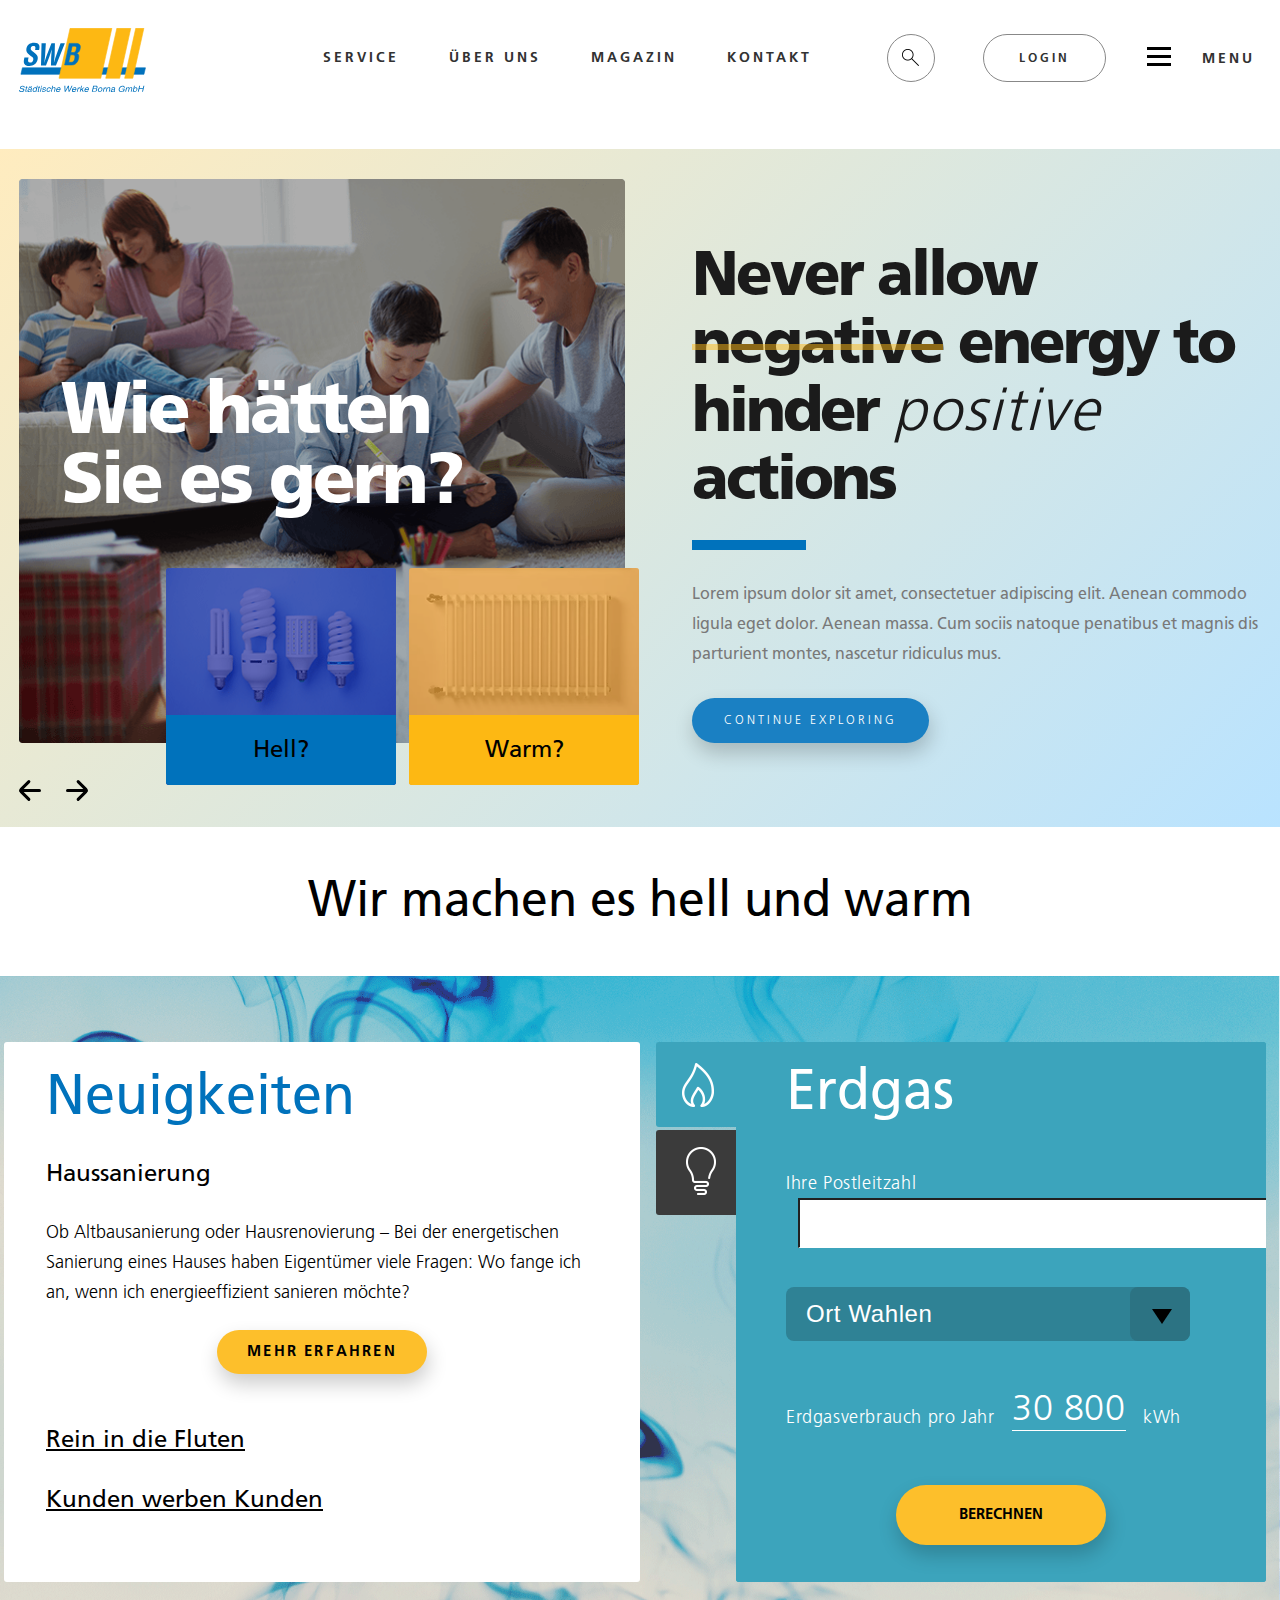
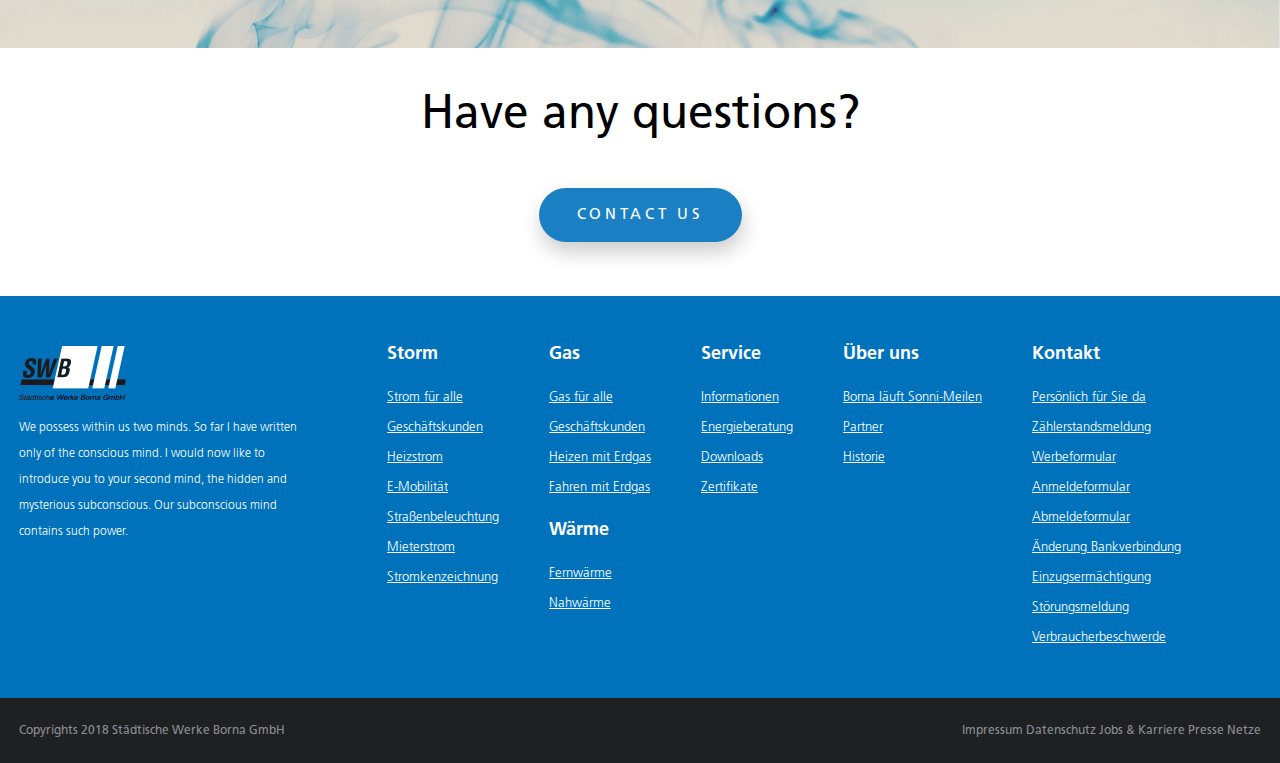
==== borna/index.html @ 39ab67e8 "2.2 - add project Borna." ====
<!doctype html>
<html lang="ru">
<head>
	<meta charset="UTF-8">
	<meta http-equiv="X-UA-Compatible" content="IE=edge">
	<meta name="viewport" content="width=device-width, initial-scale=1">
	<title>Borna main page</title>
	<link href="css/bootstrap-custom.min.css" rel="stylesheet" type="text/css">
	<link href="css/jquery.formstyler.css" rel="stylesheet">
	<link href="css/jquery.formstyler.theme.css" rel="stylesheet">
	<link href="css/main.min.css" rel="stylesheet" type="text/css">
	<link href="favicon.ico" rel="icon" type="image/x-icon">
	<script src="js/jquery-3.3.1.min.js" defer></script>
	<script src="js/jquery.formstyler.min.js" defer></script>
	<script src="js/common.min.js" defer></script>
	<!--[if lt IE 9]>
		<script src="https://oss.maxcdn.com/html5shiv/3.7.3/html5shiv.min.js"></script>
		<script src="https://oss.maxcdn.com/respond/1.4.2/respond.min.js"></script>
	<![endif]-->
</head>
<body>
	<div class="wrapper">
		<header class="header">
			<div class="inner-header container clearfix">
				<div class="row">
					<div class="col-xs-5 col-md-2">
						<a href="#" class="header__logo-link">
							<img src="svg/LogoSWB_FreeH.svg" alt="header-logo" class="header__logo">
						</a>
					</div>
					<ul class="header__pages-list col-xs-7 col-md-6">
						<li class="header__pages_item">Service</li>
						<li class="header__pages_item">Über&nbsp;uns</li>
						<li class="header__pages_item">Magazin</li>
						<li class="header__pages_item" id="contacts-btn">Kontakt</li>
					</ul>
					<div class="header__control col-xs-12 col-md-4">
						<button class="header__control-search"></button>
						<button class="header__control-login">Login</button>
						<button class="header__control-menu" id="mega-menu-btn">
							<div class="header__control-menu-bar">
								<div class="header__control-menu-dash"></div>
								<div class="header__control-menu-dash"></div>
								<div class="header__control-menu-dash"></div>
							</div>
							<span class="header__control-menu-title">Menu</span>
						</button>
					</div>
				</div>
				<div class="hidden-mega-blocks row">
					<div class="mega-menu__block mega-menu__block_hidden col-md-12" id="mega-menu-block">
						<p class="mega-menu__title">Menüpunkte</p>
						<div class="mega-menu__close-btn" id="mega-menu-btn-close">
							<div class="mega-menu__close-line"></div>
							<div class="mega-menu__close-line mega-menu__close-line_rev"></div>
						</div>
						<div class="row">
							<div class="mega-menu__sub-block mega-menu__sub-block_storm col-md-2 col-md-offset-1">
								<h4 class="mega-menu__sub-block-title">Storm</h4>
								<ul class="mega-menu__sub-block-list">
									<li class="mega-menu__sub-block-item"><a href="#" class="mega-menu__sub-block-link">Strom für alle</a></li>
									<li class="mega-menu__sub-block-item"><a href="#" class="mega-menu__sub-block-link">Geschäftskunden</a></li>
									<li class="mega-menu__sub-block-item"><a href="#" class="mega-menu__sub-block-link">Heizstrom</a></li>
									<li class="mega-menu__sub-block-item"><a href="#" class="mega-menu__sub-block-link">E-Mobilität</a></li>
									<li class="mega-menu__sub-block-item"><a href="#" class="mega-menu__sub-block-link">Straßenbeleuchtung</a></li>
									<li class="mega-menu__sub-block-item"><a href="#" class="mega-menu__sub-block-link">Mieterstrom</a></li>
									<li class="mega-menu__sub-block-item"><a href="#" class="mega-menu__sub-block-link">Stromkenzeichnung</a></li>
								</ul>
							</div>
							<div class="mega-menu__sub-block mega-menu__sub-block_gas col-md-2">
								<h4 class="mega-menu__sub-block-title">Gas</h4>
								<ul class="mega-menu__sub-block-list">
									<li class="mega-menu__sub-block-item"><a href="#" class="mega-menu__sub-block-link">Gas für alle</a></li>
									<li class="mega-menu__sub-block-item"><a href="#" class="mega-menu__sub-block-link">Geschäftskunden</a></li>
									<li class="mega-menu__sub-block-item"><a href="#" class="mega-menu__sub-block-link">Heizen mit Erdgas</a></li>
									<li class="mega-menu__sub-block-item"><a href="#" class="mega-menu__sub-block-link">Fahren mit Erdgas</a></li>
								</ul>
							</div>
							<div class="mega-menu__sub-block mega-menu__sub-block_warme col-md-2">
								<h4 class="mega-menu__sub-block-title">Wärme</h4>
								<ul class="mega-menu__sub-block-list">
									<li class="mega-menu__sub-block-item"><a href="#" class="mega-menu__sub-block-link">Fernwärme</a></li>
									<li class="mega-menu__sub-block-item"><a href="#" class="mega-menu__sub-block-link">Nahwärme</a></li>
								</ul>
							</div>
							<div class="mega-menu__sub-block mega-menu__sub-block_service-and-uber-uns col-md-2">
								<h4 class="mega-menu__sub-block-title">Service</h4>
								<ul class="mega-menu__sub-block-list">
									<li class="mega-menu__sub-block-item"><a href="#" class="mega-menu__sub-block-link">Informationen</a></li>
									<li class="mega-menu__sub-block-item"><a href="#" class="mega-menu__sub-block-link">Energieberatung</a></li>
									<li class="mega-menu__sub-block-item"><a href="#" class="mega-menu__sub-block-link">Downloads</a></li>
									<li class="mega-menu__sub-block-item"><a href="#" class="mega-menu__sub-block-link">Zertifikate</a></li>
								</ul>
								<h4 class="mega-menu__sub-block-title mega-menu__sub-block-title_uber-uns">Über uns</h4>
								<ul class="mega-menu__sub-block-list">
									<li class="mega-menu__sub-block-item"><a href="#" class="mega-menu__sub-block-link">Borna läuft Sonni-Meilen</a></li>
									<li class="mega-menu__sub-block-item"><a href="#" class="mega-menu__sub-block-link">Partner</a></li>
									<li class="mega-menu__sub-block-item"><a href="#" class="mega-menu__sub-block-link">Historie</a></li>
								</ul>
							</div>
							<div class="mega-menu__sub-block mega-menu__sub-block_kontakt col-md-2">
								<h4 class="mega-menu__sub-block-title">Kontakt</h4>
								<ul class="mega-menu__sub-block-list">
									<li class="mega-menu__sub-block-item"><a href="#" class="mega-menu__sub-block-link">Persönlich für Sie da</a></li>
									<li class="mega-menu__sub-block-item"><a href="#" class="mega-menu__sub-block-link">Zählerstandsmeldung</a></li>
									<li class="mega-menu__sub-block-item"><a href="#" class="mega-menu__sub-block-link">Werbeformular</a></li>
									<li class="mega-menu__sub-block-item"><a href="#" class="mega-menu__sub-block-link">Anmeldeformular</a></li>
									<li class="mega-menu__sub-block-item"><a href="#" class="mega-menu__sub-block-link">Abmeldeformular</a></li>
									<li class="mega-menu__sub-block-item"><a href="#" class="mega-menu__sub-block-link">Änderung Bankverbindung</a></li>
									<li class="mega-menu__sub-block-item"><a href="#" class="mega-menu__sub-block-link">Einzugsermächtigung</a></li>
									<li class="mega-menu__sub-block-item"><a href="#" class="mega-menu__sub-block-link">Störungsmeldung</a></li>
									<li class="mega-menu__sub-block-item"><a href="#" class="mega-menu__sub-block-link">Verbraucherbeschwerde</a></li>
								</ul>
							</div>
						</div>
						<div class="row">
							<div class="mega-menu__sub-block mega-menu__sub-block_magazin col-md-10 col-md-offset-1">
								<h4 class="mega-menu__sub-block-title mega-menu__sub-block-title_magazin">Magazin</h4>
								<div class="row">
									<div class="mega-menu__article col-md-6">
										<img src="img/mega-menu_magazin-1.png" alt="" class="mega-menu__article-img">
										<div class="mega-menu__article-title">Raum ist in der kleinsten Hütte</div>
										<div class="mega-menu__article-text">Haben Sie schon mal recherchiert, wie Sie aus Ihrem Wohnraum das meiste herausholen können?</div>
									</div>
									<div class="mega-menu__article col-md-6">
										<img src="img/mega-menu_magazin-2.png" alt="" class="mega-menu__article-img">
										<div class="mega-menu__article-title">Trotz Allergie richtig durchatmen</div>
										<div class="mega-menu__article-text">Erfahren Sie jetzt wie und genießen Sie Frühling und Sommer in vollen Zügen</div>
									</div>
								</div>
							</div>
						</div>
					</div>
					<div class="contacts__block contacts__block_hidden col-md-9 col-md-offset-2" id="contacts-block">
						<p class="contacts__title">Kontakt</p>
						<div class="contacts__close-btn" id="contacts-btn-close">
							<div class="contacts__close-line"></div>
							<div class="contacts__close-line contacts__close-line_rev"></div>
						</div>
						<div class="row clearfix">
							<div class="contacts__work-time col-md-4">
								<p class="contacts__work-time-title">Öffnungszeiten:</p>
								<ul class="contacts__work-time-list">
									<li class="contacts__work-time-item"><span class="contacts__bold">Mo.</span>13.00 — 15.00</li>
									<li class="contacts__work-time-item"><span class="contacts__bold">Di.</span>9.00 — 12.00 und 13.00 — 18.00</li>
									<li class="contacts__work-time-item"><span class="contacts__bold">Mi.</span>geschlossen</li>
									<li class="contacts__work-time-item"><span class="contacts__bold">Do.</span>9.00 — 12.00 und 13.00 — 17.00</li>
									<li class="contacts__work-time-item"><span class="contacts__bold">Fr.</span>9.00 — 12.00</li>
								</ul>
							</div>
							<div class="contacts__address col-md-4">
								<p class="contacts__address-title">Anschrift:</p>
								<p class="contacts__address-text">
									Städtische Werke Borna GmbH<br>
									Am Wilhelmschacht 20<br>
									04552 Borna Deutschland
								</p>
								<button class="contacts__address-btn">Anfahrt</button>
							</div>
							<div class="contacts__direct col-md-4">
								<div class="contacts__direct-title">Direktkontakt:</div>
								<ul class="contacts__direct-list">
									<li class="contacts__direct-item">Tel.: 03433 21 61</li>
									<li class="contacts__direct-item">oder 03433 / 21 60</li>
									<li class="contacts__direct-item">Fax: 03433 / 21 80 09</li>
								</ul>
								<p class="contacts__direct-email">
									<a href="http://www.stadtwerke-borna.de">www.stadtwerke-borna.de</a><br>
									<a href="mailto:post@stadtwerke-borna.de">post@stadtwerke-borna.de</a>
								</p>
							</div>
						</div>
						<div class="row">
							<div class="contacts__service col-md-4">
								<div class="contacts__service-title">Service</div>
								<div class="contacts__service-text">Sie haben Fragen zur Jahresabrechnung? Sie möchten Ihren Zählerstand gern online mitteilen? Verschaffen Sie sich einen Überblick.</div>
								<ul class="contacts__service-list">
									<li class="contacts__service-item"><a href="#">Zum Servicebereich</a></li>
									<li class="contacts__service-item"><a href="#">Umzug – leicht und entspannt</a></li>
									<li class="contacts__service-item"><a href="#">Rechnungserklärung</a></li>
									<li class="contacts__service-item"><a href="#">Informationen zum SelfService</a></li>
									<li class="contacts__service-item"><a href="#">WhatsApp-Kontakt</a></li>
								</ul>
							</div>
							<div class="contacts__registration col-md-4">
								<div class="contacts__registration-title">Anmeldung in Borna</div>
								<div class="contacts__registration-text">Sie ziehen nach Borna oder innerhalb des Stadtgebietes um? Wir versorgen Sie gerne mit Strom, Erdgas, Wärme und Trinkwasser.</div>
								<button class="contacts__registration-btn">Jetzt anmelden</button>
							</div>
						</div>
					</div>
				</div>
			</div>
		</header>
		<div class="main">
			<section class="slider-and-about clearfix">
				<div class="container">
					<!-- Блок называется "slider", т.к. add-block не пропускает элементы с "banner" -->
					<div class="row">
						<div class="slider col-md-6">
							<div class="slider__box">
								<img src="img/slider/slider-img-1.png" alt="slider-img" class="slider__img">
								<h3 class="slider__title">Wie hätten<br>Sie es gern?</h3>
							</div>
							<button class="slider__prev">
								<div class="slider__prev-dash slider__prev-dash_up"></div>
								<div class="slider__prev-dash"></div>
								<div class="slider__prev-dash slider__prev-dash_down"></div>
							</button>
							<button class="slider__next">
								<div class="slider__next-dash slider__next-dash_up"></div>
								<div class="slider__next-dash"></div>
								<div class="slider__next-dash slider__next-dash_down"></div>
							</button>
							<div class="slider__bottom-elem slider__bottom-elem_hell">
								<div class="slider__bottom-elem-box slider__bottom-elem-box_hell">
									<img src="img/slider/slider-hell.png" alt="hell?" class="slider__bottom-elem-img">
								</div>
								<div class="slider__bottom-elem-titlt slider__bottom-elem-titlt_hell">Hell?</div>
							</div>
							<div class="slider__bottom-elem slider__bottom-elem_warm">
								<div class="slider__bottom-elem-box slider__bottom-elem-box_warm">
									<img src="img/slider/slider-warm.png" alt="warm?" class="slider__bottom-elem-img">
								</div>
								<div class="slider__bottom-elem-titlt slider__bottom-elem-titlt_warm">Warm?</div>
							</div>
						</div>
						<div class="about col-md-6">
							<h3 class="about__title">Never allow <span class="about__text-through">negative</span> energy to hinder <span class="about__text-italic">positive</span> actions</h3>
							<div class="about__delimiter"></div>
							<p class="about__text">Lorem ipsum dolor sit amet, consectetuer adipiscing elit. Aenean commodo ligula eget dolor. Aenean massa. Cum sociis natoque penatibus et magnis dis parturient montes, nascetur ridiculus mus.</p>
							<button class="about__read-more">Continue Exploring</button>
						</div>
					</div>
				</div>
			</section>
			<section class="slogan">
				<div class="container">
					<h3 class="slogan__text">Wir machen es hell und warm</h3>
				</div>
			</section>
			<section class="news-and-offer clearfix">
				<div class="container">
					<div class="row">
						<div class="news col-lg-6">
							<div class="news__block-name">Neuigkeiten</div>
							<div class="news__title news__title_open">Haussanierung</div>
							<div class="news__article-preview news__article-preview_visible">
								<div class="news__text">Ob Altbausanierung oder Hausrenovierung – Bei der energetischen Sanierung eines Hauses haben Eigentümer viele Fragen: Wo fange ich an, wenn ich energieeffizient sanieren möchte?</div>
								<button class="news__read-more">mehr erfahren</button>
							</div>
							<div class="news__title">Rein in die Fluten</div>
							<div class="news__article-preview">
								<div class="news__text">Delectus non maiores numquam veritatis optio nesciunt, velit ullam, consequatur vitae sit molestias, recusandae sequi nisi minima ex dolore autem qui laudantium aliquid?</div>
								<button class="news__read-more">mehr erfahren</button>
							</div>
							<div class="news__title">Kunden werben Kunden</div>
							<div class="news__article-preview">
								<div class="news__text">Lorem ipsum dolor sit amet, consectetur adipisicing elit. Deleniti, qui, eius. Aperiam dolorum, voluptatibus quam laborum iste quibusdam quae omnis dolor dicta laboriosam repudiandae error! Impedit ab atque quaerat, voluptatibus.</div>
								<button class="news__read-more">mehr erfahren</button>
							</div>
						</div>
						<div class="offer col-md-12 col-lg-6">
							<div class="row">
								<div class="offer__tabs hidden-xs hidden-sm hidden-md col-md-2">
									<div class="offer__tab offer__tab_erdgas offer__tab_open" data-tab="0">Erdgas</div>
									<!-- <div class="offer__tab offer__tab_warme" data-tab="1">Wärme</div> -->
									<div class="offer__tab offer__tab_strom" data-tab="2">Strom</div>
								</div>
								<div class="offer__tabs hidden-lg col-xs-12">
									<div class="offer__tab offer__tab_small offer__tab_erdgas offer__tab_open" data-tab="0"></div>
									<!-- <div class="offer__tab offer__tab_small offer__tab_warme" data-tab="1"></div> -->
									<div class="offer__tab offer__tab_small offer__tab_strom" data-tab="2"></div>
								</div>
								<div class="offer__cards-box col-xs-12 col-lg-10">
									<div class="offer__card offer__card_erdgas">
										<h4 class="offer__card-name">Erdgas</h4>
										<p class="offer__card-post-index">
											Ihre Postleitzahl
											<input name="post-index" id="post-index" class="offer__card-post-index-volume">
											<!-- <ul class="offer__card-post-index-tip">
												<li>06407 Bernburg</li>
												<li>06408 Bernburg</li>
												<li>06409 Bernburg</li>
												<li>06410 Bernburg</li>
											</ul> -->
										</p>
										<select name="choose-place" id="choose-place" placeholder="Ort Wahlen" class="offer__card-place">
											<option value="1" selected>Ort Wahlen</option>
											<option value="2">2</option>
											<option value="3">3</option>
										</select>
										<p class="offer__spend-per-year">Erdgasverbrauch pro Jahr
											<span class="offer__spend-per-year-volume">30 800</span>
											kWh
										</p>
										<button class="offer__card-calc">Berechnen</button>
									</div>
									<div class="offer__card offer__card_warme offer__card_hidden">
										<!-- reserve sheet -->
									</div>
									<div class="offer__card offer__card_strom offer__card_hidden">
										aaaa
									</div>
									<div class="offer__card-base-sheet">
										<!-- base sheet -->
									</div>
								</div>
							</div>
						</div>
					</div>
				</div>
			</section>
			<section class="contact-us">
				<div class="container">
					<h3 class="contact-us__title">Have any questions?</h3>
					<button class="contact-us__btn">Contact Us</button>
				</div>
			</section>
		</div>
	</div>
	<footer class="footer">
		<div class="inner-footer container clearfix">
			<div class="row">
				<div class="col-xs-offset-1 col-xs-10 col-md-offset-0 col-md-3">
					<a href="#" class="footer__logo-link">
						<img src="svg/LogoSWB_footer.svg" alt="footer-logo" class="footer__logo">
					</a>
					<p class="footer__afterword">We possess within us two minds. So far I have written only of the conscious mind. I would now like to introduce you to your second mind, the hidden and mysterious subconscious. Our subconscious mind contains such power.</p>
				</div>
				<div class="col-md-9">
					<div class="footer__block footer__block_storm">
						<h4 class="footer__block-title">Storm</h4>
						<ul class="footer__block-list">
							<li class="footer__block-item"><a href="#" class="footer__block-link">Strom für alle</a></li>
							<li class="footer__block-item"><a href="#" class="footer__block-link">Geschäftskunden</a></li>
							<li class="footer__block-item"><a href="#" class="footer__block-link">Heizstrom</a></li>
							<li class="footer__block-item"><a href="#" class="footer__block-link">E-Mobilität</a></li>
							<li class="footer__block-item"><a href="#" class="footer__block-link">Straßenbeleuchtung</a></li>
							<li class="footer__block-item"><a href="#" class="footer__block-link">Mieterstrom</a></li>
							<li class="footer__block-item"><a href="#" class="footer__block-link">Stromkenzeichnung</a></li>
						</ul>
					</div>
					<div class="footer__block footer__block_gas-and-warme">
						<h4 class="footer__block-title">Gas</h4>
						<ul class="footer__block-list">
							<li class="footer__block-item"><a href="#" class="footer__block-link">Gas für alle</a></li>
							<li class="footer__block-item"><a href="#" class="footer__block-link">Geschäftskunden</a></li>
							<li class="footer__block-item"><a href="#" class="footer__block-link">Heizen mit Erdgas</a></li>
							<li class="footer__block-item"><a href="#" class="footer__block-link">Fahren mit Erdgas</a></li>
						</ul>
						<h4 class="footer__block-title">Wärme</h4>
						<ul class="footer__block-list">
							<li class="footer__block-item"><a href="#" class="footer__block-link">Fernwärme</a></li>
							<li class="footer__block-item"><a href="#" class="footer__block-link">Nahwärme</a></li>
						</ul>
					</div>
					<div class="footer__block footer__block_service">
						<h4 class="footer__block-title">Service</h4>
						<ul class="footer__block-list">
							<li class="footer__block-item"><a href="#" class="footer__block-link">Informationen</a></li>
							<li class="footer__block-item"><a href="#" class="footer__block-link">Energieberatung</a></li>
							<li class="footer__block-item"><a href="#" class="footer__block-link">Downloads</a></li>
							<li class="footer__block-item"><a href="#" class="footer__block-link">Zertifikate</a></li>
						</ul>
					</div>
					<div class="compose-wrapper">
						<div class="footer__block footer__block_uber-uns">
							<h4 class="footer__block-title">Über uns</h4>
							<ul class="footer__block-list">
								<li class="footer__block-item"><a href="#" class="footer__block-link">Borna läuft Sonni-Meilen</a></li>
								<li class="footer__block-item"><a href="#" class="footer__block-link">Partner</a></li>
								<li class="footer__block-item"><a href="#" class="footer__block-link">Historie</a></li>
							</ul>
						</div>
						<div class="footer__block footer__block_kontakt">
							<h4 class="footer__block-title">Kontakt</h4>
							<ul class="footer__block-list">
								<li class="footer__block-item"><a href="#" class="footer__block-link">Persönlich für Sie da</a></li>
								<li class="footer__block-item"><a href="#" class="footer__block-link">Zählerstandsmeldung</a></li>
								<li class="footer__block-item"><a href="#" class="footer__block-link">Werbeformular</a></li>
								<li class="footer__block-item"><a href="#" class="footer__block-link">Anmeldeformular</a></li>
								<li class="footer__block-item"><a href="#" class="footer__block-link">Abmeldeformular</a></li>
								<li class="footer__block-item"><a href="#" class="footer__block-link">Änderung Bankverbindung</a></li>
								<li class="footer__block-item"><a href="#" class="footer__block-link">Einzugsermächtigung</a></li>
								<li class="footer__block-item"><a href="#" class="footer__block-link">Störungsmeldung</a></li>
								<li class="footer__block-item"><a href="#" class="footer__block-link">Verbraucherbeschwerde</a></li>
							</ul>
						</div>
					</div>
				</div>
			</div>
		</div>
	</footer>
	<footer class="footer-copyright">
		<div class="inner__footer-copyright container clearfix">
			<p class="footer-copyright__date">Copyrights 2018 Städtische Werke Borna GmbH</p>
			<p class="footer-copyright__name">Impressum Datenschutz Jobs &amp; Karriere Presse Netze</p>
		</div>
	</footer>
</body>
</html>
---- borna/css/main.min.css ----
@font-face{font-family:Frutiger;src:url(../fonts/FrutigerCE-Black.eot.eot);src:url(../fonts/FrutigerCE-Black.eot?#iefix) format("embedded-opentype"),url(../fonts/FrutigerCE-Black.woff) format("woff"),url(../fonts/FrutigerCE-Black.ttf) format("truetype");font-style:normal;font-weight:900}@font-face{font-family:Frutiger;src:url(../fonts/FrutigerCE-Bold.eot);src:url(../fonts/FrutigerCE-Bold.eot?#iefix) format("embedded-opentype"),url(../fonts/FrutigerCE-Bold.woff) format("woff"),url(../fonts/FrutigerCE-Bold.ttf) format("truetype");font-style:normal;font-weight:700}@font-face{font-family:Frutiger;src:url(../fonts/FrutigerCE-Roman.eot);src:url(../fonts/FrutigerCE-Roman.eot?#iefix) format("embedded-opentype"),url(../fonts/FrutigerCE-Roman.woff) format("woff"),url(../fonts/FrutigerCE-Roman.ttf) format("truetype");font-style:normal;font-weight:400}@font-face{font-family:Frutiger;src:url(../fonts/FrutigerCE-Light.eot);src:url(../fonts/FrutigerCE-Light.eot?#iefix) format("embedded-opentype"),url(../fonts/FrutigerCE-Light.woff) format("woff"),url(../fonts/FrutigerCE-Light.ttf) format("truetype");font-style:normal;font-weight:200}a,abbr,acronym,address,applet,article,aside,audio,b,big,blockquote,body,canvas,caption,center,cite,code,dd,del,details,dfn,div,dl,dt,em,embed,fieldset,figcaption,figure,footer,form,h1,h2,h3,h4,h5,h6,header,hgroup,html,i,iframe,img,ins,kbd,label,legend,li,mark,menu,nav,object,ol,output,p,pre,q,ruby,s,samp,section,small,span,strike,strong,sub,summary,sup,table,tbody,td,tfoot,th,thead,time,tr,tt,u,ul,var,video{margin:0;padding:0;border:0;box-sizing:border-box;font-size:100%;vertical-align:baseline}article,aside,details,figcaption,figure,footer,header,hgroup,menu,nav,section{display:block}a{text-decoration:none;color:inherit}button{outline:none;border:none;font-family:inherit}section{overflow:hidden}ol,ul{list-style:none}blockquote,q{quotes:none}blockquote:after,blockquote:before,q:after,q:before{content:"";content:none}table{border-collapse:collapse;border-spacing:0}html{background-color:#ffd;font:400 18px/1.45 Frutiger,sans-serif}button:active{-webkit-transform:scale(.98);transform:scale(.98)}::-moz-selection{color:#a54;background:#ffd}::selection{color:#a54;background:#ffd}.wrapper{min-height:calc(100vh - 467px)}.clearfix:after{content:"";display:table;clear:both}.compose-wrapper{display:inline-block;font-size:0}.header{background-color:#fff;padding:24px 0}.inner-header{margin:0 auto;font-size:2.3334rem;text-align:center}.header__logo{width:127px;height:64px;display:block;margin:0 auto 20px}.header__pages-list{font-size:0}.header__pages_item{padding:0;color:#323232;font-family:Frutiger;font-size:.7778rem;font-weight:700;line-height:30px;text-transform:uppercase;letter-spacing:3px;cursor:pointer;text-align:center;display:block;border-bottom:1px solid #7c7c7c}#contacts-btn{border-bottom:none}.header__control{font-size:0;line-height:60px;font-family:Frutiger;margin-top:10px}.header__control-login,.header__control-menu,.header__control-search{display:inline-block;line-height:48px;vertical-align:top;cursor:pointer}.header__control-search{float:left;width:48px;height:48px;border:1px solid #888;border-radius:24px;background-color:#fff;background-image:url(../svg/search-ico.svg);background-repeat:no-repeat;background-position:14px 14px}.header__control-login{padding:0 35px;border:1px solid #888;border-radius:24px;font-size:.6667rem}.header__control-login,.header__control-menu{height:48px;background-color:#fff;color:#323232;font-weight:700;text-transform:uppercase;letter-spacing:3px}.header__control-menu{float:right;font-size:.7778rem;line-height:48px}.header__control-menu-bar{display:inline-block;vertical-align:middle;margin-right:24px}.header__control-menu-dash{width:24px;height:3px;background-color:#000;margin-bottom:5px}.header__control-menu-title{display:none}.hidden-mega-blocks{position:relative}.contacts__block,.mega-menu__block{padding:40px 36px;text-align:left;position:absolute;background-color:#fff;border:1px solid #d9d9d9;box-shadow:1.6px 9.9px 20px rgba(0,0,0,.2);top:200px;z-index:2;opacity:1;transition:.25s ease-out;max-width:100%}.contacts__block{top:132px}.contacts__block:before,.mega-menu__block:before{content:"";display:block;width:20px;height:20px;position:absolute;background-color:#fff;border:1px solid #d9d9d9;border-bottom:none;border-right:none;-webkit-transform:rotate(45deg);transform:rotate(45deg);top:-11px;left:68%;z-index:1}.contacts__block_hidden,.mega-menu__block_hidden{opacity:0;visibility:hidden}.mega-menu__block:before{left:79%}.contacts__title,.mega-menu__title{color:#000;font-size:1.7778rem;line-height:30px;display:inline-block;vertical-align:top;margin-top:4px}.mega-menu__title{margin:4px 0 0 -20px}.contacts__close-btn,.mega-menu__close-btn{float:right;margin-right:7px;width:50px;height:50px;cursor:pointer}.contacts__close-line,.mega-menu__close-line{background-color:#000;height:1px;-webkit-transform:rotate(45deg);transform:rotate(45deg);position:relative;top:18px}.contacts__close-line_rev,.mega-menu__close-line_rev{-webkit-transform:rotate(-45deg);transform:rotate(-45deg)}.mega-menu__sub-block-title{margin-left:-20px;color:#000;font-weight:400;line-height:30px;font-size:1.3334rem;position:relative}.mega-menu__sub-block-title_uber-uns{margin-top:38px}.mega-menu__sub-block-title:after{content:"";display:block;width:18px;height:40px;background-image:url(../img/icons/mega-menu_marker.png);background-repeat:no-repeat;position:absolute;top:35px;left:-5px}.mega-menu__sub-block-title_magazin:after{display:none}.mega-menu__sub-block-list{margin-top:14px}.mega-menu__sub-block-item{color:#0072bc;font-size:.8334rem;font-weight:200;line-height:27px;text-decoration:underline}.mega-menu__article-img{margin:18px 10px 0 -26px;float:left}.mega-menu__article-title{margin:44px 0 0 20px;font-weight:400;line-height:30px;text-decoration:underline;color:#000;font-size:1.1112rem}.mega-menu__article-text{color:#000;font-size:.8889rem;font-weight:400;line-height:22px;margin-top:10px}.contacts__address-title,.contacts__direct-title,.contacts__registration-title,.contacts__service-title,.contacts__work-time-title{color:#000;line-height:30px;font-size:1.3334rem;padding:18px 0 18px 72px;background-position:3px 14px;background-repeat:no-repeat}.contacts__registration-title,.contacts__service-title{margin-top:28px;position:relative}.contacts__registration-title:before,.contacts__service-title:before{content:"";display:block;position:absolute;top:25px;left:-5px;width:65px;height:65px}.contacts__service-title:before{background-image:url(../img/icons/contacts_service.png)}.contacts__registration-title:before{background-image:url(../img/icons/contacts_reg.png)}.contacts__work-time-title{background-image:url(../svg/contacts_work-time.svg)}.contacts__address-title{background-image:url(../svg/contacts_address.svg);background-position:3px 6px}.contacts__direct-title{background-image:url(../svg/contacts_direct.svg);background-position:3px 8px}.contacts__address-text,.contacts__direct-email,.contacts__direct-list,.contacts__registration-text,.contacts__service-list,.contacts__service-text,.contacts__work-time-list{color:#7b7b7b;font-size:.7778rem;font-weight:200;line-height:24px;margin-left:74px}.contacts__work-time-list{margin-left:104px;line-height:30px;position:relative}.contacts__bold{font-weight:700;color:#000;font-size:.8889rem;position:absolute;left:-30px}.contacts__address-btn,.contacts__registration-btn{width:128px;height:51px;background-color:#1a80c3;border-radius:26px;box-shadow:1.6px 9.9px 20px rgba(0,0,0,.2);color:#fff;font-size:.6667rem;letter-spacing:3px;text-transform:uppercase;margin:20px auto 0;display:block}.contacts__registration-btn{width:185px;margin:20px 0 0 69px}.contacts__direct-email,.contacts__service-list{margin-top:18px;text-decoration:underline;color:#0072bc}.contacts__registration-text,.contacts__service-text{line-height:18px}.slider-and-about{background:#ffecbf;background:linear-gradient(135deg,#ffecbf,#b9e3ff 100%,#f5ebc8 0,#b9e4ff 0);filter:progid:DXImageTransform.Microsoft.gradient(startColorstr="#ffecbf",endColorstr="#b9e4ff",GradientType=1);padding-top:30px}.slider{position:relative;font-family:Frutiger}.slider__box{border-radius:3px;overflow:hidden;font-size:0}.slider__img{width:100%}.slider__title{position:absolute;top:30.5%;left:9%;color:#fff;font-size:2.3334rem;font-weight:900;letter-spacing:-3px;line-height:42px}.slider__next,.slider__prev{background-color:transparent;font-size:24px;margin:32px 0 20px;padding:0;width:32px;height:32px;cursor:pointer}.slider__prev{text-align:left}.slider__prev:active{-webkit-transform:scale(.95);transform:scale(.95)}.slider__next-dash,.slider__prev-dash{width:22px;height:3px;background-color:#000;border-radius:4px}.slider__next-dash_up,.slider__prev-dash_up{-webkit-transform:rotate(-45deg);transform:rotate(-45deg);width:14px;position:relative;top:-2px;left:-1px}.slider__next-dash_down,.slider__prev-dash_down{-webkit-transform:rotate(45deg);transform:rotate(45deg);width:14px;position:relative;top:2px;left:-1px}.slider__next{text-align:right;-webkit-transform:rotateY(180deg);transform:rotateY(180deg)}.slider__next:active{-webkit-transform:rotateY(180deg) scale(.95);transform:rotateY(180deg) scale(.95)}.slider__bottom-elem{display:none;height:217px;width:230px;border-radius:3px;font-size:0;margin-right:13px;position:absolute;top:60%;left:25.5%;overflow:hidden;cursor:pointer;background-color:#09149a}.slider__bottom-elem_warm{left:63.7%;background-color:#f3980f}.slider__bottom-elem-box{height:147px;overflow:hidden}.slider__bottom-elem-img{display:block;width:100%;opacity:.4;transition:.4s ease-out}.slider__bottom-elem-img:hover{-webkit-transform:scale(1.1);transform:scale(1.1);opacity:1}.slider__bottom-elem-titlt{color:#000;font-size:1.3334rem;height:70px;line-height:70px;text-align:center}.slider__bottom-elem-titlt_hell{background-color:#0072bc}.slider__bottom-elem-titlt_warm{background-color:#fdb813}.about{font-family:Frutiger}.about__title{color:#1b1b1b;font-size:2rem;line-height:36px;font-weight:900;letter-spacing:-3px}.about__text-through{text-decoration:line-through;-webkit-text-decoration-color:rgba(253,184,19,.5);text-decoration-color:rgba(253,184,19,.5)}.about__text-italic{font-style:italic;font-weight:200;letter-spacing:2px}.about__delimiter{margin-top:25px;width:114px;height:10px;background-color:#0072bc}.about__text{margin-top:30px;line-height:30px;font-size:.8889rem;color:#797979}.about__read-more{display:block;margin:28px auto;padding:17px 32px;font-size:.6667rem;font-weight:200;text-transform:uppercase;letter-spacing:3px;color:#fff;background-color:#1a80c3;border-radius:26px;box-shadow:1.6px 9.9px 20px rgba(0,0,0,.2);cursor:pointer}.slogan{background-color:#fff}.slogan__text{padding:48px 0;font-size:2rem;color:#000;text-align:center;font-weight:400}.news-and-offer{padding:66px 0;background-image:url(../img/bgi_news-and-offer.png);background-repeat:no-repeat;background-size:cover}.news{background-color:#fff;font-family:Frutiger;line-height:30px;height:650px;overflow:auto;color:#000;border-radius:3px;overflow:hidden;text-align:center}.news__block-name{color:#0072bc;font-size:2rem;margin:40px 0 32px}.news__article-preview{overflow:hidden;opacity:0;transition:.4s ease-out;max-height:0}.news__article-preview_visible{opacity:1;overflow:visible;max-height:100%}.news__title{font-size:1.3334rem;text-decoration:underline;line-height:60px;cursor:pointer}.news__title_open{text-decoration:none}.news__text{font-size:1rem;font-weight:200;margin-top:14px}.news__read-more{padding:15px 30px;background-color:#fdbf2b;border-radius:30px;box-shadow:1.6px 9.9px 20px rgba(0,0,0,.2);font-size:.8334rem;font-weight:700;text-transform:uppercase;letter-spacing:2.2px;margin:22px auto 36px;display:block;cursor:pointer}.offer{font-family:Frutiger}.offer__tabs{margin:0 -5px}.offer__tab{position:relative;left:6px;background-color:#3b3b3b;border-radius:3px;height:85px;width:200px;margin-bottom:3px;line-height:85px;color:#fff;font-weight:200;font-size:1.2223rem;letter-spacing:1.5px;padding-left:92px;background-repeat:no-repeat;cursor:pointer;transition:all .25s ease-out}.offer__tab:hover{left:-85px}.offer__tab_erdgas{background-image:url(../svg/tab_erdgas-ico.svg);background-position:26px 21px}.offer__tab_warme{background-image:url(../svg/tab_warme-ico.svg);background-position:22px 13px}.offer__tab_strom{background-image:url(../svg/tab_strom-ico.svg);background-position:30px 17px}.offer__tab_small{position:relative;display:inline-block;border-radius:3px;height:115px;width:85px;background-color:#3b3b3b;margin-right:3px;color:#fff;padding-left:0;background-repeat:no-repeat;cursor:pointer;transition:.25s ease-out;top:48px}.offer__tab_small:hover{-webkit-transform:scale(1.2);transform:scale(1.2);left:6px;margin:0 10px}.offer__tab_open{background-color:#3ca4bc}.offer__tab_open.offer__tab_strom{background-color:#0776be}.offer__cards-box{height:590px;border-radius:3px;padding:0;overflow:hidden;position:relative}.offer__card,.offer__card-base-sheet{color:#fff;padding:35px 50px;font-weight:200;letter-spacing:.6px;transition:all .35s ease-out;position:absolute;width:100%;height:100%;background-color:#3ca4bc;opacity:1;z-index:3}.offer__card-base-sheet{z-index:1}.offer__card_strom{background-color:#0776be}.offer__card_hidden{visibility:hidden;opacity:0}.offer__card-name{font-size:3rem;line-height:30px;font-weight:400;letter-spacing:normal}.offer__card-post-index{margin-top:60px;line-height:34px;text-align:center}.offer__card-post-index .jq-selectbox__select{outline:none;border:none;background:transparent;box-shadow:none;font-family:Frutiger;font-weight:200;padding:0 6px;color:#fff;font-size:2rem}.offer__card-post-index .jq-selectbox__trigger{display:none}.offer__card-post-index .jq-selectbox__dropdown{padding:14px 0 10px;margin-top:30px;top:32px!important;min-height:490%;width:270px!important;right:-123px!important}.offer__card-post-index .jq-selectbox__dropdown ul{width:268px}.offer__card-post-index .jq-selectbox__dropdown:before{content:"";display:block;width:26px;height:26px;-webkit-transform:rotate(45deg);transform:rotate(45deg);position:absolute;top:-13px;left:44px;background-color:#fff}.offer__card-post-index .jq-selectbox li{border-radius:0;padding:10px 30px;font-size:1rem;transition:.15s ease-out}.offer__card-post-index .jq-selectbox li:after{content:"Bernburg";color:#7c7c7c;margin-left:26px;display:inline-block}.offer__card-post-index .jq-selectbox li.selected,.offer__card-post-index .jq-selectbox li:hover{background-color:#f0f0f0;color:#000;font-weight:700}.offer__card-post-index .jq-selectbox__dropdown{border-radius:0}.offer__card-place{margin-top:36px;background-color:#2f8295;border-radius:8px;width:100%}.offer__card-place,.offer__card-place .jq-selectbox__select{height:54px;color:#fff;font-size:1.3334rem;outline:none;border:none}.offer__card-place .jq-selectbox__select{background:transparent;box-shadow:none;padding:0 60px 0 20px;text-shadow:none;line-height:54px}.jq-selectbox.focused .jq-selectbox__select{border:none}.offer__card-place .jq-selectbox__dropdown{top:54px}.offer__card-place .jq-selectbox__select:hover{background:transparent}.jq-selectbox__select:active{box-shadow:none}.offer__card-place .jq-selectbox__trigger{width:60px;height:54px;border-radius:8px;background-color:#2c7383;border:none}.offer__card-place .jq-selectbox__trigger-arrow{border:10px solid transparent;border-top:15px solid #000;top:22px;right:18px}.jq-selectbox li{border-radius:3px;transition:.15s ease-out;font-size:1rem}.jq-selectbox li.selected,.jq-selectbox li:hover{background-color:#3ca4bc;color:#fff;font-weight:700}.offer__spend-per-year{margin-top:46px}.offer__card-post-index-volume,.offer__spend-per-year-volume{font-size:2rem;padding-bottom:4px;margin:0 12px;border-bottom:1px solid #fff;position:relative;top:-3px;cursor:pointer}.offer__card-calc{margin:45px auto;width:210px;height:60px;background-color:#fdbf2b;border-radius:30px;box-shadow:1.6px 9.9px 20px rgba(0,0,0,.2);color:#000;font-size:.8334rem;font-weight:700;text-transform:uppercase;display:block}.contact-us{font-family:Frutiger;background-color:#fff}.contact-us__title{font-size:2.5556rem;color:#000;font-weight:400;text-align:center;margin:33px 0 40px}.contact-us__btn{padding:20px 38px;color:#fff;font-size:.8334rem;text-transform:uppercase;letter-spacing:3.7px;margin:0 auto 54px;display:block;background-color:#1a80c3;border-radius:30px;box-shadow:1.6px 9.9px 20px rgba(0,0,0,.2);cursor:pointer}.footer{min-height:402px;background-color:#0072bc;font-family:Frutiger;font-weight:200;color:#fff}.inner-footer{font-size:0;padding-bottom:30px}.footer__logo{margin:50px 0 15px}.footer__afterword{font-size:.6667rem;line-height:26px}.footer__block{font-size:.7223rem;display:inline-block;vertical-align:top;padding-left:50px;margin-top:30px}.footer__block-title{font-size:1rem;line-height:56px}.footer__block-item{text-decoration:underline;line-height:30px}.footer__block-link{transition:.01s}.footer__block-link:hover{color:#dedede}.footer-copyright{color:#8a8d94;font-family:Frutiger;font-size:.5556rem;background-color:#1f2021;line-height:30px}.footer-copyright__date,.footer-copyright__name{text-align:center}@media screen and (min-width:768px){.slider__title{font-size:2.8889rem}.offer__cards-box{height:540px}}@media screen and (min-width:992px){.header{padding:28px 0 57px}.header__logo{margin:0}.header__pages-list{text-align:right}.header__pages_item{line-height:60px;padding:0 14px;display:inline-block;border:none}.contacts__block,.mega-menu__block{left:30px;top:75px}.mega-menu__block{left:2px}.mega-menu__title{margin:10px 0 50px 78px}.contacts__title{margin-top:0}.mega-menu__article-img{margin:18px 0 0 -16px}.mega-menu__article-title{display:inline-block}.mega-menu__article-text{margin:0 0 42px 155px}.mega-menu__block:before{left:92.2%}.contacts__block:before{left:53.8%}.contacts__work-time-list{margin:0 -60px 0 104px}.contacts__registration-title,.contacts__service-title{margin-right:-50px}.slider__title{font-size:3.8889rem;line-height:70px}.about{padding-left:52px}.about__title{font-size:3.3334rem;line-height:68px;margin-top:64px;letter-spacing:-3px}.about__read-more{margin:28px 0}.slogan__text{padding:40px 0;font-size:2.6667rem;color:#000;text-align:center;font-weight:400}.news{padding:0 42px 20px;text-align:left;height:540px}.news__block-name{font-size:3rem}.offer__card-post-index{text-align:left}.offer__card-post-index .jq-selectbox__dropdown{right:-156px!important}.offer__card-place{width:94%}.inner-footer{padding-bottom:0}.footer-aftrword{padding-right:72px}.footer-copyright{color:#8a8d94;font-family:Frutiger;font-size:.6667rem;background-color:#1f2021;line-height:65px}.footer-copyright__date{float:left}.footer-copyright__name{float:right}}@media screen and (min-width:1200px){.header__pages_item{padding:0 25px}.header__control{text-align:right;margin-top:0}.header__control-login,.header__control-menu,.header__control-search{vertical-align:middle;float:none}.header__control-search{margin-right:12%}.header__control-login{margin-right:9%}.header__control-menu-title,.slider__bottom-elem{display:inline-block}margin:0}
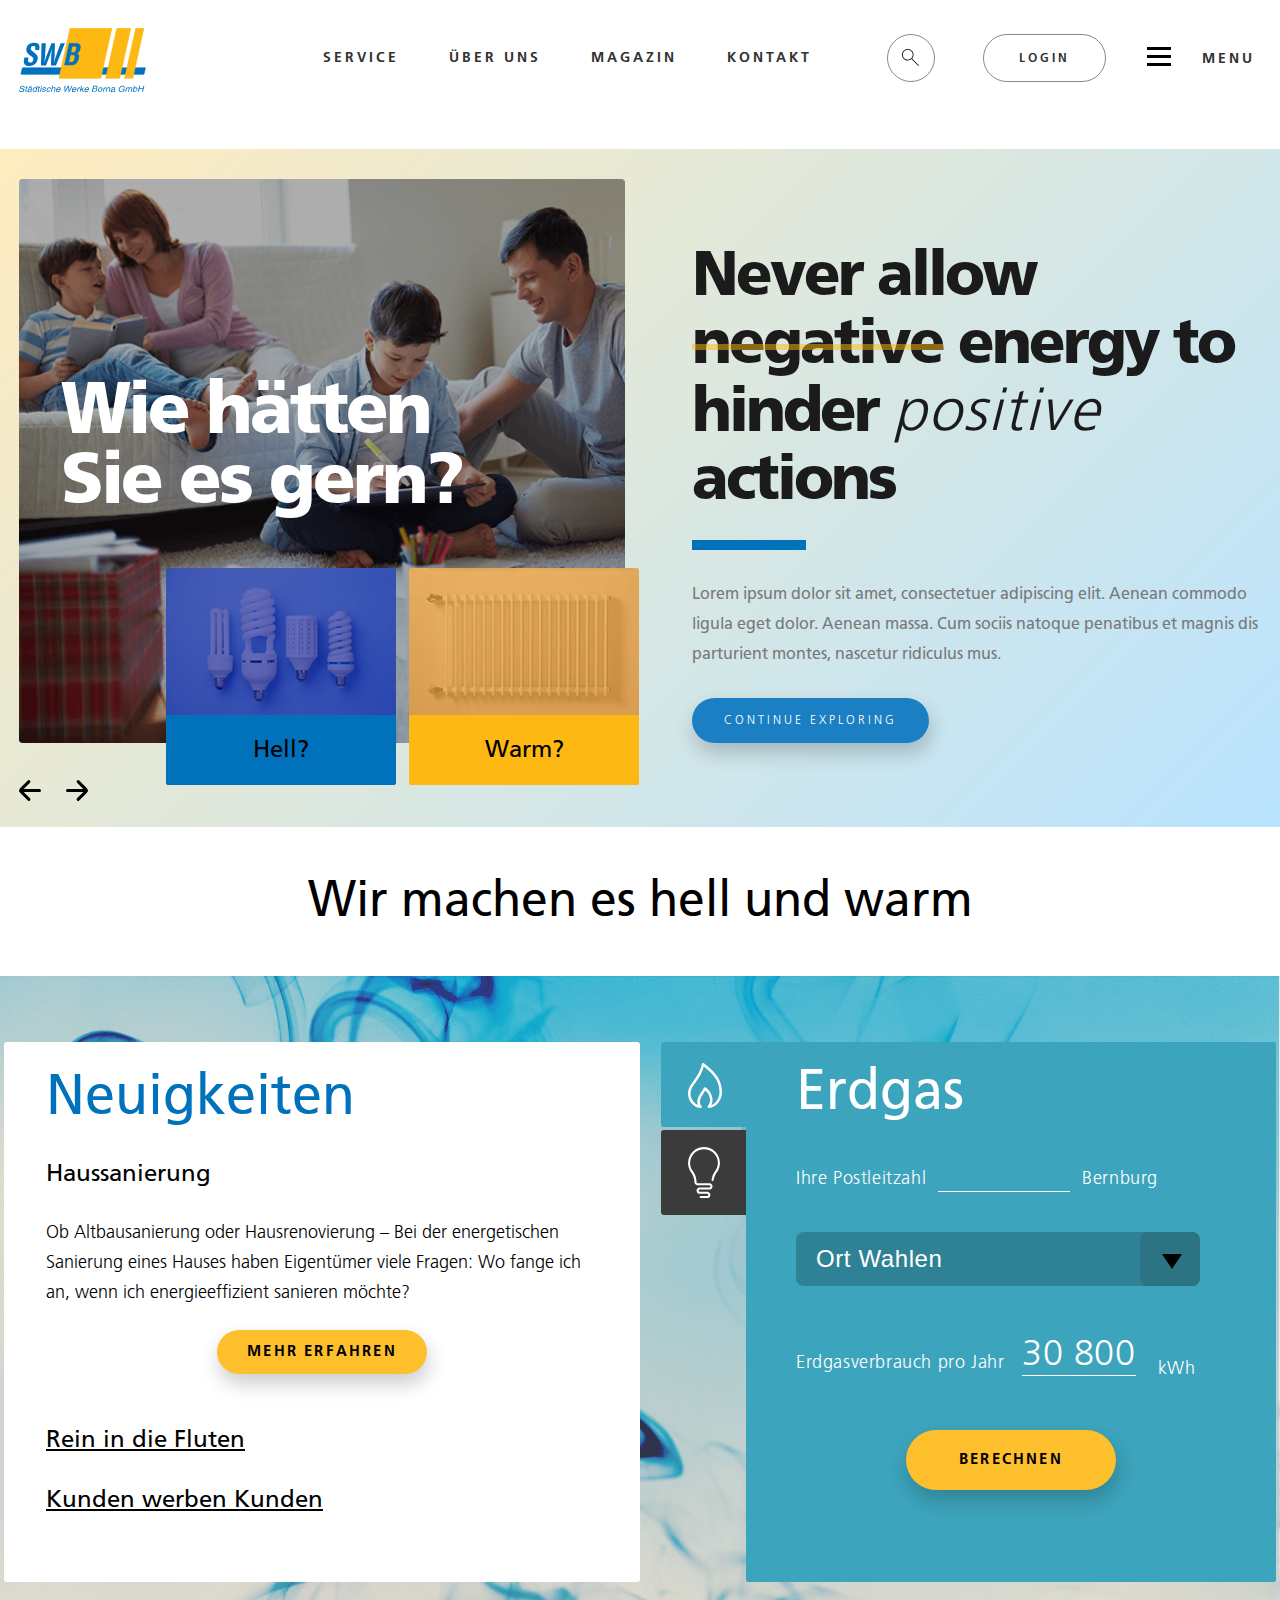
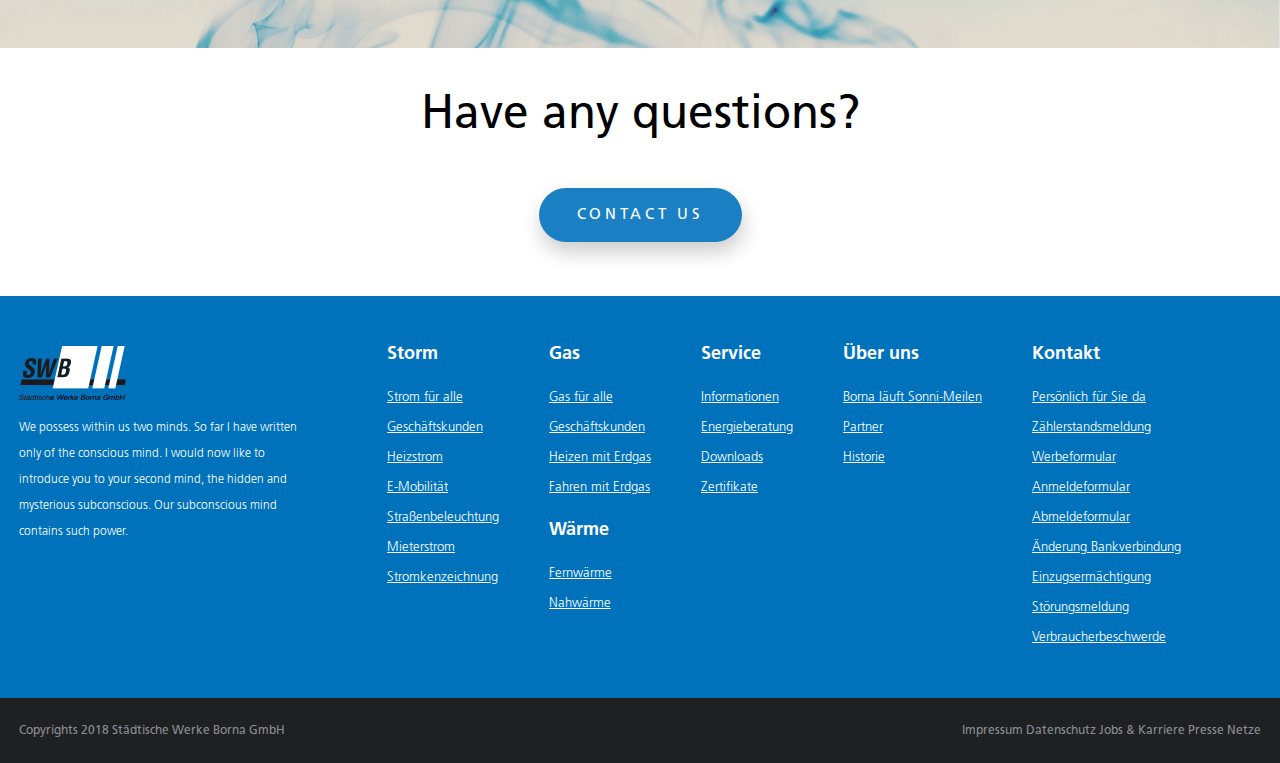
==== commit 5f97278b: "2.3 - update "Borna"" ====
--- a/borna/index.html
+++ b/borna/index.html
@@ -6,11 +6,13 @@
 	<meta name="viewport" content="width=device-width, initial-scale=1">
 	<title>Borna main page</title>
 	<link href="css/bootstrap-custom.min.css" rel="stylesheet" type="text/css">
+	<link href="css/jquery-ui.min.css" rel="stylesheet" type="text/css">
 	<link href="css/jquery.formstyler.css" rel="stylesheet">
 	<link href="css/jquery.formstyler.theme.css" rel="stylesheet">
 	<link href="css/main.min.css" rel="stylesheet" type="text/css">
 	<link href="favicon.ico" rel="icon" type="image/x-icon">
 	<script src="js/jquery-3.3.1.min.js" defer></script>
+	<script src="js/jquery-ui.min.js" defer></script>
 	<script src="js/jquery.formstyler.min.js" defer></script>
 	<script src="js/common.min.js" defer></script>
 	<!--[if lt IE 9]>
@@ -24,15 +26,15 @@
 			<div class="inner-header container clearfix">
 				<div class="row">
 					<div class="col-xs-5 col-md-2">
-						<a href="#" class="header__logo-link">
+						<a href="/" class="header__logo-link">
 							<img src="svg/LogoSWB_FreeH.svg" alt="header-logo" class="header__logo">
 						</a>
 					</div>
 					<ul class="header__pages-list col-xs-7 col-md-6">
-						<li class="header__pages_item">Service</li>
-						<li class="header__pages_item">Über&nbsp;uns</li>
-						<li class="header__pages_item">Magazin</li>
-						<li class="header__pages_item" id="contacts-btn">Kontakt</li>
+						<li class="header__pages-item"><a href="inner_page_service.html" class="header__pages-link">Service</a></li>
+						<li class="header__pages-item"><a href="" class="header__pages-link">Über&nbsp;uns</a></li>
+						<li class="header__pages-item"><a href="" class="header__pages-link">Magazin</a></li>
+						<li class="header__pages-item" id="contacts-btn">Kontakt</li>
 					</ul>
 					<div class="header__control col-xs-12 col-md-4">
 						<button class="header__control-search"></button>
@@ -276,15 +278,18 @@
 									<div class="offer__card offer__card_erdgas">
 										<h4 class="offer__card-name">Erdgas</h4>
 										<p class="offer__card-post-index">
-											Ihre Postleitzahl
-											<input name="post-index" id="post-index" class="offer__card-post-index-volume">
-											<!-- <ul class="offer__card-post-index-tip">
-												<li>06407 Bernburg</li>
-												<li>06408 Bernburg</li>
-												<li>06409 Bernburg</li>
-												<li>06410 Bernburg</li>
-											</ul> -->
+											Ihre Postleitzahl<input name="post-index" type="text" class="post-index offer__card-post-index-volume" autocomplete="off">Bernburg
 										</p>
+										<ul id="drop-tips" class="offer__card-post-index-tips offer__card-post-index-tip_hidden">
+											<li class="offer__card-post-index-tip" data-tip="06407">06407 <span class="offer__card-post-index-city">Bernburg</span></li>
+											<li class="offer__card-post-index-tip" data-tip="06408">06408 <span class="offer__card-post-index-city">Bernburg</span></li>
+											<li class="offer__card-post-index-tip" data-tip="06409">06409 <span class="offer__card-post-index-city">Bernburg</span></li>
+											<li class="offer__card-post-index-tip" data-tip="06410">06410 <span class="offer__card-post-index-city">Bernburg</span></li>
+											<li class="offer__card-post-index-tip" data-tip="06310">06310 <span class="offer__card-post-index-city">Bernburg</span></li>
+											<li class="offer__card-post-index-tip" data-tip="06210">06210 <span class="offer__card-post-index-city">Bernburg</span></li>
+											<li class="offer__card-post-index-tip" data-tip="05410">05410 <span class="offer__card-post-index-city">Bernburg</span></li>
+											<li class="offer__card-post-index-tip" data-tip="05410">05410 <span class="offer__card-post-index-city">Bernburg</span></li>
+										</ul>
 										<select name="choose-place" id="choose-place" placeholder="Ort Wahlen" class="offer__card-place">
 											<option value="1" selected>Ort Wahlen</option>
 											<option value="2">2</option>
@@ -292,7 +297,6 @@
 										</select>
 										<p class="offer__spend-per-year">Erdgasverbrauch pro Jahr
 											<span class="offer__spend-per-year-volume">30 800</span>
-											kWh
 										</p>
 										<button class="offer__card-calc">Berechnen</button>
 									</div>
@@ -300,7 +304,31 @@
 										<!-- reserve sheet -->
 									</div>
 									<div class="offer__card offer__card_strom offer__card_hidden">
-										aaaa
+										<h4 class="offer__card-name">Strom</h4>
+										<p class="offer__card-post-index">
+											Ihre Postleitzahl<input name="post-index" type="text" class="post-index offer__card-post-index-volume" autocomplete="off">Bernburg
+										</p>
+										<ul id="drop-tips" class="offer__card-post-index-tips offer__card-post-index-tip_hidden">
+											<li class="offer__card-post-index-tip" data-tip="05411">05411 <span class="offer__card-post-index-city">Bernburg</span></li>
+											<li class="offer__card-post-index-tip" data-tip="05412">05412 <span class="offer__card-post-index-city">Bernburg</span></li>
+											<li class="offer__card-post-index-tip" data-tip="05413">05413 <span class="offer__card-post-index-city">Bernburg</span></li>
+											<li class="offer__card-post-index-tip" data-tip="05414">05414 <span class="offer__card-post-index-city">Bernburg</span></li>
+										</ul>
+										<p class="offer__card-residents-lot">Wieviele Personen liben in Ihrem Haushalt?</p>
+										<div class="offer__card-slider-box">
+											<ul class="offer__card-slider-graduate">
+												<li class="offer__card-slider-graduate-mark">1</li>
+												<li class="offer__card-slider-graduate-mark">2</li>
+												<li class="offer__card-slider-graduate-mark">3</li>
+												<li class="offer__card-slider-graduate-mark">4</li>
+												<li class="offer__card-slider-graduate-mark">5+</li>
+											</ul>
+											<div id="slider" class="offer__card-slider"></div>
+										</div>
+										<p class="offer__spend-per-year offer__spend-per-year_strom">Stromverbrauch pro Jahr
+											<span class="offer__spend-per-year-volume">30 800</span>
+										</p>
+										<button class="offer__card-calc">Berechnen</button>
 									</div>
 									<div class="offer__card-base-sheet">
 										<!-- base sheet -->
@@ -323,7 +351,7 @@
 		<div class="inner-footer container clearfix">
 			<div class="row">
 				<div class="col-xs-offset-1 col-xs-10 col-md-offset-0 col-md-3">
-					<a href="#" class="footer__logo-link">
+					<a href="/" class="footer__logo-link">
 						<img src="svg/LogoSWB_footer.svg" alt="footer-logo" class="footer__logo">
 					</a>
 					<p class="footer__afterword">We possess within us two minds. So far I have written only of the conscious mind. I would now like to introduce you to your second mind, the hidden and mysterious subconscious. Our subconscious mind contains such power.</p>
--- a/borna/css/main.min.css
+++ b/borna/css/main.min.css
@@ -1 +1 @@
-@font-face{font-family:Frutiger;src:url(../fonts/FrutigerCE-Black.eot.eot);src:url(../fonts/FrutigerCE-Black.eot?#iefix) format("embedded-opentype"),url(../fonts/FrutigerCE-Black.woff) format("woff"),url(../fonts/FrutigerCE-Black.ttf) format("truetype");font-style:normal;font-weight:900}@font-face{font-family:Frutiger;src:url(../fonts/FrutigerCE-Bold.eot);src:url(../fonts/FrutigerCE-Bold.eot?#iefix) format("embedded-opentype"),url(../fonts/FrutigerCE-Bold.woff) format("woff"),url(../fonts/FrutigerCE-Bold.ttf) format("truetype");font-style:normal;font-weight:700}@font-face{font-family:Frutiger;src:url(../fonts/FrutigerCE-Roman.eot);src:url(../fonts/FrutigerCE-Roman.eot?#iefix) format("embedded-opentype"),url(../fonts/FrutigerCE-Roman.woff) format("woff"),url(../fonts/FrutigerCE-Roman.ttf) format("truetype");font-style:normal;font-weight:400}@font-face{font-family:Frutiger;src:url(../fonts/FrutigerCE-Light.eot);src:url(../fonts/FrutigerCE-Light.eot?#iefix) format("embedded-opentype"),url(../fonts/FrutigerCE-Light.woff) format("woff"),url(../fonts/FrutigerCE-Light.ttf) format("truetype");font-style:normal;font-weight:200}a,abbr,acronym,address,applet,article,aside,audio,b,big,blockquote,body,canvas,caption,center,cite,code,dd,del,details,dfn,div,dl,dt,em,embed,fieldset,figcaption,figure,footer,form,h1,h2,h3,h4,h5,h6,header,hgroup,html,i,iframe,img,ins,kbd,label,legend,li,mark,menu,nav,object,ol,output,p,pre,q,ruby,s,samp,section,small,span,strike,strong,sub,summary,sup,table,tbody,td,tfoot,th,thead,time,tr,tt,u,ul,var,video{margin:0;padding:0;border:0;box-sizing:border-box;font-size:100%;vertical-align:baseline}article,aside,details,figcaption,figure,footer,header,hgroup,menu,nav,section{display:block}a{text-decoration:none;color:inherit}button{outline:none;border:none;font-family:inherit}section{overflow:hidden}ol,ul{list-style:none}blockquote,q{quotes:none}blockquote:after,blockquote:before,q:after,q:before{content:"";content:none}table{border-collapse:collapse;border-spacing:0}html{background-color:#ffd;font:400 18px/1.45 Frutiger,sans-serif}button:active{-webkit-transform:scale(.98);transform:scale(.98)}::-moz-selection{color:#a54;background:#ffd}::selection{color:#a54;background:#ffd}.wrapper{min-height:calc(100vh - 467px)}.clearfix:after{content:"";display:table;clear:both}.compose-wrapper{display:inline-block;font-size:0}.header{background-color:#fff;padding:24px 0}.inner-header{margin:0 auto;font-size:2.3334rem;text-align:center}.header__logo{width:127px;height:64px;display:block;margin:0 auto 20px}.header__pages-list{font-size:0}.header__pages_item{padding:0;color:#323232;font-family:Frutiger;font-size:.7778rem;font-weight:700;line-height:30px;text-transform:uppercase;letter-spacing:3px;cursor:pointer;text-align:center;display:block;border-bottom:1px solid #7c7c7c}#contacts-btn{border-bottom:none}.header__control{font-size:0;line-height:60px;font-family:Frutiger;margin-top:10px}.header__control-login,.header__control-menu,.header__control-search{display:inline-block;line-height:48px;vertical-align:top;cursor:pointer}.header__control-search{float:left;width:48px;height:48px;border:1px solid #888;border-radius:24px;background-color:#fff;background-image:url(../svg/search-ico.svg);background-repeat:no-repeat;background-position:14px 14px}.header__control-login{padding:0 35px;border:1px solid #888;border-radius:24px;font-size:.6667rem}.header__control-login,.header__control-menu{height:48px;background-color:#fff;color:#323232;font-weight:700;text-transform:uppercase;letter-spacing:3px}.header__control-menu{float:right;font-size:.7778rem;line-height:48px}.header__control-menu-bar{display:inline-block;vertical-align:middle;margin-right:24px}.header__control-menu-dash{width:24px;height:3px;background-color:#000;margin-bottom:5px}.header__control-menu-title{display:none}.hidden-mega-blocks{position:relative}.contacts__block,.mega-menu__block{padding:40px 36px;text-align:left;position:absolute;background-color:#fff;border:1px solid #d9d9d9;box-shadow:1.6px 9.9px 20px rgba(0,0,0,.2);top:200px;z-index:2;opacity:1;transition:.25s ease-out;max-width:100%}.contacts__block{top:132px}.contacts__block:before,.mega-menu__block:before{content:"";display:block;width:20px;height:20px;position:absolute;background-color:#fff;border:1px solid #d9d9d9;border-bottom:none;border-right:none;-webkit-transform:rotate(45deg);transform:rotate(45deg);top:-11px;left:68%;z-index:1}.contacts__block_hidden,.mega-menu__block_hidden{opacity:0;visibility:hidden}.mega-menu__block:before{left:79%}.contacts__title,.mega-menu__title{color:#000;font-size:1.7778rem;line-height:30px;display:inline-block;vertical-align:top;margin-top:4px}.mega-menu__title{margin:4px 0 0 -20px}.contacts__close-btn,.mega-menu__close-btn{float:right;margin-right:7px;width:50px;height:50px;cursor:pointer}.contacts__close-line,.mega-menu__close-line{background-color:#000;height:1px;-webkit-transform:rotate(45deg);transform:rotate(45deg);position:relative;top:18px}.contacts__close-line_rev,.mega-menu__close-line_rev{-webkit-transform:rotate(-45deg);transform:rotate(-45deg)}.mega-menu__sub-block-title{margin-left:-20px;color:#000;font-weight:400;line-height:30px;font-size:1.3334rem;position:relative}.mega-menu__sub-block-title_uber-uns{margin-top:38px}.mega-menu__sub-block-title:after{content:"";display:block;width:18px;height:40px;background-image:url(../img/icons/mega-menu_marker.png);background-repeat:no-repeat;position:absolute;top:35px;left:-5px}.mega-menu__sub-block-title_magazin:after{display:none}.mega-menu__sub-block-list{margin-top:14px}.mega-menu__sub-block-item{color:#0072bc;font-size:.8334rem;font-weight:200;line-height:27px;text-decoration:underline}.mega-menu__article-img{margin:18px 10px 0 -26px;float:left}.mega-menu__article-title{margin:44px 0 0 20px;font-weight:400;line-height:30px;text-decoration:underline;color:#000;font-size:1.1112rem}.mega-menu__article-text{color:#000;font-size:.8889rem;font-weight:400;line-height:22px;margin-top:10px}.contacts__address-title,.contacts__direct-title,.contacts__registration-title,.contacts__service-title,.contacts__work-time-title{color:#000;line-height:30px;font-size:1.3334rem;padding:18px 0 18px 72px;background-position:3px 14px;background-repeat:no-repeat}.contacts__registration-title,.contacts__service-title{margin-top:28px;position:relative}.contacts__registration-title:before,.contacts__service-title:before{content:"";display:block;position:absolute;top:25px;left:-5px;width:65px;height:65px}.contacts__service-title:before{background-image:url(../img/icons/contacts_service.png)}.contacts__registration-title:before{background-image:url(../img/icons/contacts_reg.png)}.contacts__work-time-title{background-image:url(../svg/contacts_work-time.svg)}.contacts__address-title{background-image:url(../svg/contacts_address.svg);background-position:3px 6px}.contacts__direct-title{background-image:url(../svg/contacts_direct.svg);background-position:3px 8px}.contacts__address-text,.contacts__direct-email,.contacts__direct-list,.contacts__registration-text,.contacts__service-list,.contacts__service-text,.contacts__work-time-list{color:#7b7b7b;font-size:.7778rem;font-weight:200;line-height:24px;margin-left:74px}.contacts__work-time-list{margin-left:104px;line-height:30px;position:relative}.contacts__bold{font-weight:700;color:#000;font-size:.8889rem;position:absolute;left:-30px}.contacts__address-btn,.contacts__registration-btn{width:128px;height:51px;background-color:#1a80c3;border-radius:26px;box-shadow:1.6px 9.9px 20px rgba(0,0,0,.2);color:#fff;font-size:.6667rem;letter-spacing:3px;text-transform:uppercase;margin:20px auto 0;display:block}.contacts__registration-btn{width:185px;margin:20px 0 0 69px}.contacts__direct-email,.contacts__service-list{margin-top:18px;text-decoration:underline;color:#0072bc}.contacts__registration-text,.contacts__service-text{line-height:18px}.slider-and-about{background:#ffecbf;background:linear-gradient(135deg,#ffecbf,#b9e3ff 100%,#f5ebc8 0,#b9e4ff 0);filter:progid:DXImageTransform.Microsoft.gradient(startColorstr="#ffecbf",endColorstr="#b9e4ff",GradientType=1);padding-top:30px}.slider{position:relative;font-family:Frutiger}.slider__box{border-radius:3px;overflow:hidden;font-size:0}.slider__img{width:100%}.slider__title{position:absolute;top:30.5%;left:9%;color:#fff;font-size:2.3334rem;font-weight:900;letter-spacing:-3px;line-height:42px}.slider__next,.slider__prev{background-color:transparent;font-size:24px;margin:32px 0 20px;padding:0;width:32px;height:32px;cursor:pointer}.slider__prev{text-align:left}.slider__prev:active{-webkit-transform:scale(.95);transform:scale(.95)}.slider__next-dash,.slider__prev-dash{width:22px;height:3px;background-color:#000;border-radius:4px}.slider__next-dash_up,.slider__prev-dash_up{-webkit-transform:rotate(-45deg);transform:rotate(-45deg);width:14px;position:relative;top:-2px;left:-1px}.slider__next-dash_down,.slider__prev-dash_down{-webkit-transform:rotate(45deg);transform:rotate(45deg);width:14px;position:relative;top:2px;left:-1px}.slider__next{text-align:right;-webkit-transform:rotateY(180deg);transform:rotateY(180deg)}.slider__next:active{-webkit-transform:rotateY(180deg) scale(.95);transform:rotateY(180deg) scale(.95)}.slider__bottom-elem{display:none;height:217px;width:230px;border-radius:3px;font-size:0;margin-right:13px;position:absolute;top:60%;left:25.5%;overflow:hidden;cursor:pointer;background-color:#09149a}.slider__bottom-elem_warm{left:63.7%;background-color:#f3980f}.slider__bottom-elem-box{height:147px;overflow:hidden}.slider__bottom-elem-img{display:block;width:100%;opacity:.4;transition:.4s ease-out}.slider__bottom-elem-img:hover{-webkit-transform:scale(1.1);transform:scale(1.1);opacity:1}.slider__bottom-elem-titlt{color:#000;font-size:1.3334rem;height:70px;line-height:70px;text-align:center}.slider__bottom-elem-titlt_hell{background-color:#0072bc}.slider__bottom-elem-titlt_warm{background-color:#fdb813}.about{font-family:Frutiger}.about__title{color:#1b1b1b;font-size:2rem;line-height:36px;font-weight:900;letter-spacing:-3px}.about__text-through{text-decoration:line-through;-webkit-text-decoration-color:rgba(253,184,19,.5);text-decoration-color:rgba(253,184,19,.5)}.about__text-italic{font-style:italic;font-weight:200;letter-spacing:2px}.about__delimiter{margin-top:25px;width:114px;height:10px;background-color:#0072bc}.about__text{margin-top:30px;line-height:30px;font-size:.8889rem;color:#797979}.about__read-more{display:block;margin:28px auto;padding:17px 32px;font-size:.6667rem;font-weight:200;text-transform:uppercase;letter-spacing:3px;color:#fff;background-color:#1a80c3;border-radius:26px;box-shadow:1.6px 9.9px 20px rgba(0,0,0,.2);cursor:pointer}.slogan{background-color:#fff}.slogan__text{padding:48px 0;font-size:2rem;color:#000;text-align:center;font-weight:400}.news-and-offer{padding:66px 0;background-image:url(../img/bgi_news-and-offer.png);background-repeat:no-repeat;background-size:cover}.news{background-color:#fff;font-family:Frutiger;line-height:30px;height:650px;overflow:auto;color:#000;border-radius:3px;overflow:hidden;text-align:center}.news__block-name{color:#0072bc;font-size:2rem;margin:40px 0 32px}.news__article-preview{overflow:hidden;opacity:0;transition:.4s ease-out;max-height:0}.news__article-preview_visible{opacity:1;overflow:visible;max-height:100%}.news__title{font-size:1.3334rem;text-decoration:underline;line-height:60px;cursor:pointer}.news__title_open{text-decoration:none}.news__text{font-size:1rem;font-weight:200;margin-top:14px}.news__read-more{padding:15px 30px;background-color:#fdbf2b;border-radius:30px;box-shadow:1.6px 9.9px 20px rgba(0,0,0,.2);font-size:.8334rem;font-weight:700;text-transform:uppercase;letter-spacing:2.2px;margin:22px auto 36px;display:block;cursor:pointer}.offer{font-family:Frutiger}.offer__tabs{margin:0 -5px}.offer__tab{position:relative;left:6px;background-color:#3b3b3b;border-radius:3px;height:85px;width:200px;margin-bottom:3px;line-height:85px;color:#fff;font-weight:200;font-size:1.2223rem;letter-spacing:1.5px;padding-left:92px;background-repeat:no-repeat;cursor:pointer;transition:all .25s ease-out}.offer__tab:hover{left:-85px}.offer__tab_erdgas{background-image:url(../svg/tab_erdgas-ico.svg);background-position:26px 21px}.offer__tab_warme{background-image:url(../svg/tab_warme-ico.svg);background-position:22px 13px}.offer__tab_strom{background-image:url(../svg/tab_strom-ico.svg);background-position:30px 17px}.offer__tab_small{position:relative;display:inline-block;border-radius:3px;height:115px;width:85px;background-color:#3b3b3b;margin-right:3px;color:#fff;padding-left:0;background-repeat:no-repeat;cursor:pointer;transition:.25s ease-out;top:48px}.offer__tab_small:hover{-webkit-transform:scale(1.2);transform:scale(1.2);left:6px;margin:0 10px}.offer__tab_open{background-color:#3ca4bc}.offer__tab_open.offer__tab_strom{background-color:#0776be}.offer__cards-box{height:590px;border-radius:3px;padding:0;overflow:hidden;position:relative}.offer__card,.offer__card-base-sheet{color:#fff;padding:35px 50px;font-weight:200;letter-spacing:.6px;transition:all .35s ease-out;position:absolute;width:100%;height:100%;background-color:#3ca4bc;opacity:1;z-index:3}.offer__card-base-sheet{z-index:1}.offer__card_strom{background-color:#0776be}.offer__card_hidden{visibility:hidden;opacity:0}.offer__card-name{font-size:3rem;line-height:30px;font-weight:400;letter-spacing:normal}.offer__card-post-index{margin-top:60px;line-height:34px;text-align:center}.offer__card-post-index .jq-selectbox__select{outline:none;border:none;background:transparent;box-shadow:none;font-family:Frutiger;font-weight:200;padding:0 6px;color:#fff;font-size:2rem}.offer__card-post-index .jq-selectbox__trigger{display:none}.offer__card-post-index .jq-selectbox__dropdown{padding:14px 0 10px;margin-top:30px;top:32px!important;min-height:490%;width:270px!important;right:-123px!important}.offer__card-post-index .jq-selectbox__dropdown ul{width:268px}.offer__card-post-index .jq-selectbox__dropdown:before{content:"";display:block;width:26px;height:26px;-webkit-transform:rotate(45deg);transform:rotate(45deg);position:absolute;top:-13px;left:44px;background-color:#fff}.offer__card-post-index .jq-selectbox li{border-radius:0;padding:10px 30px;font-size:1rem;transition:.15s ease-out}.offer__card-post-index .jq-selectbox li:after{content:"Bernburg";color:#7c7c7c;margin-left:26px;display:inline-block}.offer__card-post-index .jq-selectbox li.selected,.offer__card-post-index .jq-selectbox li:hover{background-color:#f0f0f0;color:#000;font-weight:700}.offer__card-post-index .jq-selectbox__dropdown{border-radius:0}.offer__card-place{margin-top:36px;background-color:#2f8295;border-radius:8px;width:100%}.offer__card-place,.offer__card-place .jq-selectbox__select{height:54px;color:#fff;font-size:1.3334rem;outline:none;border:none}.offer__card-place .jq-selectbox__select{background:transparent;box-shadow:none;padding:0 60px 0 20px;text-shadow:none;line-height:54px}.jq-selectbox.focused .jq-selectbox__select{border:none}.offer__card-place .jq-selectbox__dropdown{top:54px}.offer__card-place .jq-selectbox__select:hover{background:transparent}.jq-selectbox__select:active{box-shadow:none}.offer__card-place .jq-selectbox__trigger{width:60px;height:54px;border-radius:8px;background-color:#2c7383;border:none}.offer__card-place .jq-selectbox__trigger-arrow{border:10px solid transparent;border-top:15px solid #000;top:22px;right:18px}.jq-selectbox li{border-radius:3px;transition:.15s ease-out;font-size:1rem}.jq-selectbox li.selected,.jq-selectbox li:hover{background-color:#3ca4bc;color:#fff;font-weight:700}.offer__spend-per-year{margin-top:46px}.offer__card-post-index-volume,.offer__spend-per-year-volume{font-size:2rem;padding-bottom:4px;margin:0 12px;border-bottom:1px solid #fff;position:relative;top:-3px;cursor:pointer}.offer__card-calc{margin:45px auto;width:210px;height:60px;background-color:#fdbf2b;border-radius:30px;box-shadow:1.6px 9.9px 20px rgba(0,0,0,.2);color:#000;font-size:.8334rem;font-weight:700;text-transform:uppercase;display:block}.contact-us{font-family:Frutiger;background-color:#fff}.contact-us__title{font-size:2.5556rem;color:#000;font-weight:400;text-align:center;margin:33px 0 40px}.contact-us__btn{padding:20px 38px;color:#fff;font-size:.8334rem;text-transform:uppercase;letter-spacing:3.7px;margin:0 auto 54px;display:block;background-color:#1a80c3;border-radius:30px;box-shadow:1.6px 9.9px 20px rgba(0,0,0,.2);cursor:pointer}.footer{min-height:402px;background-color:#0072bc;font-family:Frutiger;font-weight:200;color:#fff}.inner-footer{font-size:0;padding-bottom:30px}.footer__logo{margin:50px 0 15px}.footer__afterword{font-size:.6667rem;line-height:26px}.footer__block{font-size:.7223rem;display:inline-block;vertical-align:top;padding-left:50px;margin-top:30px}.footer__block-title{font-size:1rem;line-height:56px}.footer__block-item{text-decoration:underline;line-height:30px}.footer__block-link{transition:.01s}.footer__block-link:hover{color:#dedede}.footer-copyright{color:#8a8d94;font-family:Frutiger;font-size:.5556rem;background-color:#1f2021;line-height:30px}.footer-copyright__date,.footer-copyright__name{text-align:center}@media screen and (min-width:768px){.slider__title{font-size:2.8889rem}.offer__cards-box{height:540px}}@media screen and (min-width:992px){.header{padding:28px 0 57px}.header__logo{margin:0}.header__pages-list{text-align:right}.header__pages_item{line-height:60px;padding:0 14px;display:inline-block;border:none}.contacts__block,.mega-menu__block{left:30px;top:75px}.mega-menu__block{left:2px}.mega-menu__title{margin:10px 0 50px 78px}.contacts__title{margin-top:0}.mega-menu__article-img{margin:18px 0 0 -16px}.mega-menu__article-title{display:inline-block}.mega-menu__article-text{margin:0 0 42px 155px}.mega-menu__block:before{left:92.2%}.contacts__block:before{left:53.8%}.contacts__work-time-list{margin:0 -60px 0 104px}.contacts__registration-title,.contacts__service-title{margin-right:-50px}.slider__title{font-size:3.8889rem;line-height:70px}.about{padding-left:52px}.about__title{font-size:3.3334rem;line-height:68px;margin-top:64px;letter-spacing:-3px}.about__read-more{margin:28px 0}.slogan__text{padding:40px 0;font-size:2.6667rem;color:#000;text-align:center;font-weight:400}.news{padding:0 42px 20px;text-align:left;height:540px}.news__block-name{font-size:3rem}.offer__card-post-index{text-align:left}.offer__card-post-index .jq-selectbox__dropdown{right:-156px!important}.offer__card-place{width:94%}.inner-footer{padding-bottom:0}.footer-aftrword{padding-right:72px}.footer-copyright{color:#8a8d94;font-family:Frutiger;font-size:.6667rem;background-color:#1f2021;line-height:65px}.footer-copyright__date{float:left}.footer-copyright__name{float:right}}@media screen and (min-width:1200px){.header__pages_item{padding:0 25px}.header__control{text-align:right;margin-top:0}.header__control-login,.header__control-menu,.header__control-search{vertical-align:middle;float:none}.header__control-search{margin-right:12%}.header__control-login{margin-right:9%}.header__control-menu-title,.slider__bottom-elem{display:inline-block}margin:0}+@font-face{font-family:Frutiger;src:url(../fonts/FrutigerCE-Black.eot.eot);src:url(../fonts/FrutigerCE-Black.eot?#iefix) format("embedded-opentype"),url(../fonts/FrutigerCE-Black.woff) format("woff"),url(../fonts/FrutigerCE-Black.ttf) format("truetype");font-style:normal;font-weight:900}@font-face{font-family:Frutiger;src:url(../fonts/FrutigerCE-Bold.eot);src:url(../fonts/FrutigerCE-Bold.eot?#iefix) format("embedded-opentype"),url(../fonts/FrutigerCE-Bold.woff) format("woff"),url(../fonts/FrutigerCE-Bold.ttf) format("truetype");font-style:normal;font-weight:700}@font-face{font-family:Frutiger;src:url(../fonts/FrutigerCE-Roman.eot);src:url(../fonts/FrutigerCE-Roman.eot?#iefix) format("embedded-opentype"),url(../fonts/FrutigerCE-Roman.woff) format("woff"),url(../fonts/FrutigerCE-Roman.ttf) format("truetype");font-style:normal;font-weight:400}@font-face{font-family:Frutiger;src:url(../fonts/FrutigerCE-Light.eot);src:url(../fonts/FrutigerCE-Light.eot?#iefix) format("embedded-opentype"),url(../fonts/FrutigerCE-Light.woff) format("woff"),url(../fonts/FrutigerCE-Light.ttf) format("truetype");font-style:normal;font-weight:200}a,abbr,acronym,address,applet,article,aside,audio,b,big,blockquote,body,canvas,caption,center,cite,code,dd,del,details,dfn,div,dl,dt,em,embed,fieldset,figcaption,figure,footer,form,h1,h2,h3,h4,h5,h6,header,hgroup,html,i,iframe,img,ins,kbd,label,legend,li,mark,menu,nav,object,ol,output,p,pre,q,ruby,s,samp,section,small,span,strike,strong,sub,summary,sup,table,tbody,td,tfoot,th,thead,time,tr,tt,u,ul,var,video{margin:0;padding:0;border:0;box-sizing:border-box;font-size:100%;vertical-align:baseline}article,aside,details,figcaption,figure,footer,header,hgroup,menu,nav,section{display:block}a{text-decoration:none;color:inherit}button{outline:none;border:none;font-family:inherit}section{overflow:hidden}ol,ul{list-style:none}blockquote,q{quotes:none}blockquote:after,blockquote:before,q:after,q:before{content:"";content:none}table{border-collapse:collapse;border-spacing:0}html{background-color:#ffd;font:400 18px/1.45 Frutiger,sans-serif}button:active{-webkit-transform:scale(.98);transform:scale(.98)}::-moz-selection{color:#a54;background:#ffd}::selection{color:#a54;background:#ffd}.wrapper{min-height:calc(100vh - 467px)}.clearfix:after{content:"";display:table;clear:both}.compose-wrapper{display:inline-block;font-size:0}.header{background-color:#fff;padding:24px 0}.inner-header{margin:0 auto;font-size:2.3334rem;text-align:center}.header__logo{width:127px;height:64px;display:block;margin:0 auto 20px}.header__pages-list{font-size:0}.header__pages-item{padding:0;color:#323232;font-family:Frutiger;font-size:.7778rem;line-height:30px;font-weight:700;text-transform:uppercase;letter-spacing:3px;cursor:pointer;text-align:center;display:block;border-bottom:1px solid #7c7c7c;position:relative}.header__pages-item_active:before{content:"";display:block;position:absolute;left:0;right:0;top:15px;height:15px;opacity:.5;background-color:#0072bc}.header__pages-link{height:100%;display:block}#contacts-btn{border-bottom:none;line-height:30px}.header__control{font-size:0;line-height:60px;font-family:Frutiger;margin-top:10px}.header__control-login,.header__control-menu,.header__control-search{display:inline-block;line-height:48px;vertical-align:top;cursor:pointer}.header__control-search{float:left;width:48px;height:48px;border:1px solid #888;border-radius:24px;background-color:#fff;background-image:url(../svg/search-ico.svg);background-repeat:no-repeat;background-size:17px;background-position:14px 14px}.header__control-login{padding:0 35px;border:1px solid #888;border-radius:24px;font-size:.6667rem}.header__control-login,.header__control-menu{height:48px;background-color:#fff;color:#323232;font-weight:700;text-transform:uppercase;letter-spacing:3px}.header__control-menu{float:right;font-size:.7778rem;line-height:48px}.header__control-menu-bar{display:inline-block;vertical-align:middle;margin-right:24px}.header__control-menu-dash{width:24px;height:3px;background-color:#000;margin-bottom:5px}.header__control-menu-title{display:none}.hidden-mega-blocks{position:relative}.contacts__block,.mega-menu__block{padding:40px 36px;text-align:left;position:absolute;background-color:#fff;border:1px solid #d9d9d9;box-shadow:1.6px 9.9px 20px rgba(0,0,0,.2);top:200px;z-index:3;opacity:1;transition:all .25s ease-out;max-width:100%}.contacts__block{top:132px}.contacts__block:before,.mega-menu__block:before{content:"";display:block;width:20px;height:20px;position:absolute;background-color:#fff;border:1px solid #d9d9d9;border-bottom:none;border-right:none;-webkit-transform:rotate(45deg);transform:rotate(45deg);top:-11px;left:68%;z-index:4}.contacts__block_hidden,.mega-menu__block_hidden{opacity:0;visibility:hidden}.mega-menu__block:before{left:79%}.contacts__title,.mega-menu__title{color:#000;font-size:1.7778rem;line-height:30px;display:inline-block;vertical-align:top;margin-top:4px}.mega-menu__title{margin:4px 0 0 -20px}.contacts__close-btn,.mega-menu__close-btn,.text-block__fold-btn{float:right;margin-right:7px;width:50px;height:50px;cursor:pointer}.contacts__close-line,.mega-menu__close-line,.text-block__fold-btn-line{background-color:#000;height:1px;-webkit-transform:rotate(45deg);transform:rotate(45deg);position:relative;top:18px;width:100%;transition:all .2s ease-out}.contacts__close-line_rev,.mega-menu__close-line_rev,.text-block__fold-btn-line_rev{-webkit-transform:rotate(-45deg);transform:rotate(-45deg)}.text-block__fold-btn{position:absolute;top:16px;right:0;-webkit-transform:scale(.8);transform:scale(.8)}.text-block__fold-btn_closed>.text-block__fold-btn-line{width:26px}.text-block__fold-btn_closed>.text-block__fold-btn-line_rev{top:17px;left:18px}.mega-menu__sub-block-title{margin-left:-20px;color:#000;font-weight:400;line-height:30px;font-size:1.3334rem;position:relative}.mega-menu__sub-block-title_uber-uns{margin-top:38px}.mega-menu__sub-block-title:after{content:"";display:block;width:18px;height:40px;background-image:url(../img/icons/mega-menu_marker.png);background-repeat:no-repeat;position:absolute;top:35px;left:-5px}.mega-menu__sub-block-title_magazin:after{display:none}.mega-menu__sub-block-list{margin-top:14px}.mega-menu__sub-block-item{color:#0072bc;font-size:.8334rem;font-weight:200;line-height:27px;text-decoration:underline}.mega-menu__article-img{margin:18px 10px 0 -26px;float:left}.mega-menu__article-title{margin:44px 0 0 20px;font-weight:400;line-height:30px;text-decoration:underline;color:#000;font-size:1.1112rem}.mega-menu__article-text{color:#000;font-size:.8889rem;font-weight:400;line-height:22px;margin-top:10px}.contacts__address-title,.contacts__direct-title,.contacts__registration-title,.contacts__service-title,.contacts__work-time-title{color:#000;line-height:30px;font-size:1.3334rem;padding:18px 0 18px 72px;background-position:3px 14px;background-repeat:no-repeat}.contacts__registration-title,.contacts__service-title{margin-top:28px;position:relative}.contacts__registration-title:before,.contacts__service-title:before{content:"";display:block;position:absolute;top:25px;left:-5px;width:65px;height:65px}.contacts__service-title:before{background-image:url(../img/icons/contacts_service.png)}.contacts__registration-title:before{background-image:url(../img/icons/contacts_reg.png)}.contacts__work-time-title{background-image:url(../svg/contacts_work-time.svg);background-size:52px}.contacts__address-title{background-image:url(../svg/contacts_address.svg);background-position:3px 6px;background-size:52px}.contacts__direct-title{background-image:url(../svg/contacts_direct.svg);background-position:3px 8px;background-size:52px}.contacts__address-text,.contacts__direct-email,.contacts__direct-list,.contacts__registration-text,.contacts__service-list,.contacts__service-text,.contacts__work-time-list{color:#7b7b7b;font-size:.7778rem;font-weight:200;line-height:24px;margin-left:74px}.contacts__work-time-list{margin-left:104px;line-height:30px;position:relative}.contacts__bold{font-weight:700;color:#000;font-size:.8889rem;position:absolute;left:-30px}.contacts__address-btn,.contacts__registration-btn{width:128px;height:51px;background-color:#1a80c3;border-radius:26px;box-shadow:1.6px 9.9px 20px rgba(0,0,0,.2);color:#fff;font-size:.6667rem;letter-spacing:3px;text-transform:uppercase;margin:20px auto 0;display:block}.contacts__registration-btn{width:185px;margin:20px 0 0 69px}.contacts__direct-email,.contacts__service-list{margin-top:18px;text-decoration:underline;color:#0072bc}.contacts__registration-text,.contacts__service-text{line-height:18px}.slider-and-about{background:#ffecbf;background:linear-gradient(135deg,#ffecbf,#b9e3ff 100%,#f5ebc8 0,#b9e4ff 0);filter:progid:DXImageTransform.Microsoft.gradient(startColorstr="#ffecbf",endColorstr="#b9e4ff",GradientType=1);padding-top:30px}.slider{position:relative;font-family:Frutiger}.slider__box{border-radius:3px;overflow:hidden;font-size:0}.slider__img{width:100%}.slider__title{position:absolute;top:30.5%;left:9%;color:#fff;font-size:2.3334rem;font-weight:900;letter-spacing:-3px;line-height:42px}.slider__next,.slider__prev{background-color:transparent;font-size:24px;margin:32px 0 20px;padding:0;width:32px;height:32px;cursor:pointer}.slider__prev{text-align:left}.slider__prev:active{-webkit-transform:scale(.95);transform:scale(.95)}.slider__next-dash,.slider__prev-dash{width:22px;height:3px;background-color:#000;border-radius:4px}.slider__next-dash_up,.slider__prev-dash_up{-webkit-transform:rotate(-45deg);transform:rotate(-45deg);width:14px;position:relative;top:-2px;left:-1px}.slider__next-dash_down,.slider__prev-dash_down{-webkit-transform:rotate(45deg);transform:rotate(45deg);width:14px;position:relative;top:2px;left:-1px}.slider__next{text-align:right;-webkit-transform:rotateY(180deg);transform:rotateY(180deg)}.slider__next:active{-webkit-transform:rotateY(180deg) scale(.95);transform:rotateY(180deg) scale(.95)}.slider__bottom-elem{display:none;height:217px;width:230px;border-radius:3px;font-size:0;margin-right:13px;position:absolute;top:60%;left:25.5%;overflow:hidden;cursor:pointer;background-color:#09149a}.slider__bottom-elem_warm{left:63.7%;background-color:#f3980f}.slider__bottom-elem-box{height:147px;overflow:hidden}.slider__bottom-elem-img{display:block;width:100%;opacity:.4;transition:all .4s ease-out}.slider__bottom-elem-img:hover{-webkit-transform:scale(1.1);transform:scale(1.1);opacity:1}.slider__bottom-elem-titlt{color:#000;font-size:1.3334rem;height:70px;line-height:70px;text-align:center}.slider__bottom-elem-titlt_hell{background-color:#0072bc}.slider__bottom-elem-titlt_warm{background-color:#fdb813}.about{font-family:Frutiger}.about__title{color:#1b1b1b;font-size:2rem;line-height:36px;font-weight:900;letter-spacing:-3px}.about__text-through{text-decoration:line-through;-webkit-text-decoration-color:rgba(253,184,19,.5);text-decoration-color:rgba(253,184,19,.5)}.about__text-italic{font-style:italic;font-weight:200;letter-spacing:2px}.about__delimiter{margin-top:25px;width:114px;height:10px;background-color:#0072bc}.about__text{margin-top:30px;line-height:30px;font-size:.8889rem;color:#797979}.about__read-more{display:block;margin:28px auto;padding:17px 32px;font-size:.6667rem;font-weight:200;text-transform:uppercase;letter-spacing:3px;color:#fff;background-color:#1a80c3;border-radius:26px;box-shadow:1.6px 9.9px 20px rgba(0,0,0,.2);cursor:pointer}.slogan{background-color:#fff}.slogan__text{padding:48px 0;font-size:2rem;color:#000;text-align:center;font-weight:400}.news-and-offer{padding:66px 0;background-image:url(../img/bgi_news-and-offer.png);background-repeat:no-repeat;background-size:cover}.news{background-color:#fff;font-family:Frutiger;line-height:30px;height:650px;overflow:auto;color:#000;border-radius:3px;overflow:hidden;text-align:center}.news__block-name{color:#0072bc;font-size:2rem;margin:40px 0 32px}.news__article-preview{overflow:hidden;opacity:0;transition:all .4s ease-out;max-height:0}.news__article-preview_visible{opacity:1;overflow:visible;max-height:100%}.news__title{font-size:1.3334rem;text-decoration:underline;line-height:60px;cursor:pointer}.news__title_open{text-decoration:none}.news__text{font-size:1rem;font-weight:200;margin-top:14px}.news__read-more{padding:15px 30px;background-color:#fdbf2b;border-radius:30px;box-shadow:1.6px 9.9px 20px rgba(0,0,0,.2);font-size:.8334rem;font-weight:700;text-transform:uppercase;letter-spacing:2.2px;margin:22px auto 36px;display:block;cursor:pointer}.offer{font-family:Frutiger}.offer__tabs{margin:0 -5px}.offer__tab{position:relative;left:6px;background-color:#3b3b3b;border-radius:3px;height:85px;width:200px;margin-bottom:3px;line-height:85px;color:#fff;font-weight:200;font-size:1.2223rem;letter-spacing:1.5px;padding-left:92px;background-repeat:no-repeat;background-size:34px;cursor:pointer;transition:all .25s ease-out}.offer__tab:hover{left:-85px}.offer__tab_erdgas{background-image:url(../svg/tab_erdgas-ico.svg);background-position:27px 21px}.offer__tab_warme{background-image:url(../svg/tab_warme-ico.svg);background-position:22px 15px;background-size:42px}.offer__tab_strom{background-image:url(../svg/tab_strom-ico.svg);background-position:27px 17px;background-size:32px}.offer__tab_small{position:relative;display:inline-block;border-radius:3px;height:115px;width:85px;background-color:#3b3b3b;margin-right:3px;color:#fff;padding-left:0;background-repeat:no-repeat;cursor:pointer;transition:all .25s ease-out;top:48px}.offer__tab_small:hover{-webkit-transform:scale(1.2);transform:scale(1.2);left:6px;margin:0 10px}.offer__tab_open{background-color:#3ca4bc}.offer__tab_open.offer__tab_strom{background-color:#0776be}.offer__cards-box{height:590px;border-radius:3px;padding:0;overflow:hidden;position:relative}.offer__card,.offer__card-base-sheet{color:#fff;padding:35px 50px;font-weight:200;letter-spacing:.6px;transition:all .35s ease-out;position:absolute;width:100%;height:100%;background-color:#3ca4bc;opacity:1;z-index:2}.offer__card-base-sheet{z-index:1}.offer__card_strom{background-color:#0776be}.offer__card_hidden{visibility:hidden;opacity:0}.offer__card-name{font-size:3rem;line-height:30px;font-weight:400;letter-spacing:normal}.offer__card-post-index{margin-top:50px;line-height:34px;text-align:center}.offer__card-post-index-volume{outline:none;border:none;background:transparent;box-shadow:none;font-family:Frutiger;font-weight:200;padding:0 6px;color:#fff;font-size:2rem;display:inline-block;width:120px}.offer__card-post-index-tips{position:absolute;background-color:#fff;color:#000;top:242px;left:12%;width:80%;padding:16px 0 6px;border:1px solid #d9d9d9;transition:all .3s ease-out}.offer__card-post-index-tips:before{content:"";display:block;width:20px;height:20px;background-color:#fff;border:1px solid #d9d9d9;border-right:none;border-bottom:none;-webkit-transform:rotate(45deg);transform:rotate(45deg);position:absolute;top:-11px;left:50%}.offer__card-post-index-city{color:#7b7b7b;font-weight:200;margin-left:48px}.offer__card-post-index-tip_hidden{visibility:hidden;opacity:0}.offer__card-post-index-tip{height:40px;line-height:40px;padding:0 29px;font-size:16px;font-weight:600;cursor:pointer}.offer__card-post-index-tip:hover{background-color:#f0f0f0}.offer__card-place{margin-top:36px;background-color:#2f8295;border-radius:8px;width:100%}.offer__card-place,.offer__card-place .jq-selectbox__select{height:54px;color:#fff;font-size:1.3334rem;outline:none;border:none}.offer__card-place .jq-selectbox__select{background:transparent;box-shadow:none;padding:0 60px 0 20px;text-shadow:none;line-height:54px}.jq-selectbox.focused .jq-selectbox__select{border:none}.offer__card-place .jq-selectbox__dropdown{top:54px}.offer__card-place .jq-selectbox__select:hover{background:transparent}.jq-selectbox__select:active{box-shadow:none}.offer__card-place .jq-selectbox__trigger{width:60px;height:54px;border-radius:8px;background-color:#2c7383;border:none}.offer__card-place .jq-selectbox__trigger-arrow{border:10px solid transparent;border-top:15px solid #000;top:22px;right:18px}.jq-selectbox li{border-radius:3px;transition:all .15s ease-out;font-size:1rem}.jq-selectbox li.selected,.jq-selectbox li:hover{background-color:#3ca4bc;color:#fff;font-weight:700}.offer__spend-per-year{margin-top:46px;text-align:center}.offer__card-post-index-volume,.offer__spend-per-year-volume{font-size:2rem;padding-bottom:4px;margin:0 12px;border-bottom:1px solid #fff;position:relative;top:-3px;cursor:pointer;white-space:nowrap}.offer__spend-per-year-volume:after{content:"kWh";position:absolute;top:18px;margin-left:22px;font-size:1rem}.offer__card-calc{margin:45px auto;width:210px;height:60px;background-color:#fdbf2b;border-radius:30px;box-shadow:1.6px 9.9px 20px rgba(0,0,0,.2);color:#000;font-size:.8334rem;font-weight:700;letter-spacing:2.2px;text-transform:uppercase;display:block}.offer__card-residents-lot{text-align:center;margin-top:38px}.offer__card-slider-box{margin:26px 0 -18px}.offer__card-slider-graduate{display:-webkit-box;display:-ms-flexbox;display:flex;-webkit-box-pack:justify;-ms-flex-pack:justify;justify-content:space-between}.offer__card-slider{margin-top:14px;border-radius:7px;height:16px}.offer__card-slider-box .ui-slider-handle{border-radius:50%;width:28px;height:28px;top:-7px;outline:none;border:6px solid #004980;box-shadow:0 4px 40px rgba(0,0,0,.9);transition:box-shadow .1s ease-out}.offer__card-slider-box .ui-slider-handle:active{background-color:#f6f6f6;box-shadow:0 4px 20px rgba(0,0,0,.9)}.offer__spend-per-year_strom{margin-bottom:-35px}.contact-us{font-family:Frutiger;background-color:#fff}.contact-us__title{font-size:2.5556rem;color:#000;font-weight:400;text-align:center;margin:33px 0 40px}.contact-us__btn{padding:20px 38px;color:#fff;font-size:.8334rem;text-transform:uppercase;letter-spacing:3.7px;margin:0 auto 54px;display:block;background-color:#1a80c3;border-radius:30px;box-shadow:1.6px 9.9px 20px rgba(0,0,0,.2);cursor:pointer}.footer{min-height:402px;background-color:#0072bc;font-family:Frutiger;font-weight:200;color:#fff}.inner-footer{font-size:0;padding-bottom:30px}.footer__logo{margin:50px 0 15px}.footer__afterword{font-size:.6667rem;line-height:26px}.footer__block{font-size:.7223rem;display:inline-block;vertical-align:top;padding-left:50px;margin-top:30px}.footer__block-title{font-size:1rem;line-height:56px}.footer__block-item{text-decoration:underline;line-height:30px}.footer__block-link{transition:all .01s}.footer__block-link:hover{color:#dedede}.footer-copyright{color:#8a8d94;font-family:Frutiger;font-size:.5556rem;background-color:#1f2021;line-height:30px}.footer-copyright__date,.footer-copyright__name{text-align:center}.categories{padding:67px 0 50px;overflow:visible;background-color:#dedede;background-repeat:no-repeat;background-size:cover}.categories__slot-set{display:-webkit-box;display:-ms-flexbox;display:flex;-ms-flex-wrap:wrap;flex-wrap:wrap;-webkit-box-pack:justify;-ms-flex-pack:justify;justify-content:space-between}.categories__slot{width:100%}.categories__slot-item{height:118px;width:100%;margin:11px auto;display:block;opacity:.95;background-color:#fff;border-radius:3px;box-shadow:0 21px 38px rgba(0,0,0,.8);cursor:pointer;transition:all .2s ease-out}.categories__slot-item:hover{background-color:#0072bc;color:#fff}.categories__slot-img{height:42px;width:100%;display:block;margin:0 auto}.categories__slot-img_geschaftskunden{height:50px}.categories__slot-img_strom-kennzeichnung{height:34px}.categories__slot-name{margin-top:14px;font-size:1rem;font-weight:400}.text-block-section{background-color:#dbf0fe;padding:46px 0 76px;overflow:hidden}.text-block-section_okostrom{background:linear-gradient(135deg,#c7e5f5,#b2bce6);filter:progid:DXImageTransform.Microsoft.gradient(startColorstr="#c7e5f5",endColorstr="#b2bce6",GradientType=1);padding-bottom:62px}.text-block-section_okostrom .text-block__text{margin-top:36px}.text-block-section_digitale{background-color:#f2f2f2;padding-bottom:34px}.text-block-section_elektromobilitat{background-color:#feebbd;padding-bottom:62px}.text-block-section_elektromobilitat .text-block__description{margin-top:8px}.text-block-section_elektromobilitat .text-block__text{margin-top:14px}.text-block-section_wissenswertes{background-color:#f2f2f2;padding:50px 0 37px}.text-block-section_wissenswertes .text-block__sub-description{margin:15px 0 24px}.text-block-section_wissenswertes .text-block__description{margin-top:14px}.text-block__title{color:#1b1b1b;font-size:2.2222rem;font-weight:900;line-height:54px;letter-spacing:-2.6px}.text-block__description{color:#1b1b1b;font-weight:400;font-size:1.7778rem;letter-spacing:-2.6px}.text-block__sub-description{color:#1b1b1b;font-size:1.1112rem;font-weight:400;margin:22px 0 12px;letter-spacing:-1.6px}.text-block__text{color:#2e2e2e;font-size:.8889rem;font-weight:200;margin-top:24px;line-height:30px}.text-block__list{margin-bottom:28px}.text-block__list-item{font-size:.8889rem;font-weight:200;line-height:30px;color:#2e2e2e}.text-block__list-item>a,.text-block__text>a{text-decoration:underline}.text-block__list-item:before{content:"";display:inline-block;vertical-align:middle;width:10px;height:5px;margin:0 12px;background-color:#1b1b1b}.text-block__btn{background-color:#1a80c3;box-shadow:0 10px 20px rgba(0,0,0,.2);border-radius:25px;font-weight:400;text-transform:uppercase;letter-spacing:2.6px;color:#fff;font-size:.6667rem;padding:18px 30px;display:block;margin:38px auto 0}.text-block__btn_elektromobilitat{background-color:#fdbf2b;color:#000;margin-top:54px}.text-block__video{margin:40px auto;display:block;max-width:100%}.text-block__aside{margin:50px auto;width:450px;max-width:100%;background-color:#ffcc4f;padding:40px 50px;box-shadow:0 21px 38px rgba(186,88,9,.31)}.text-block__aside .text-block__sub-description{margin-top:30px}.text-block__aside_warmepumpe{margin:90px auto 0;background:#a0d8fd;background:linear-gradient(135deg,#a0d8fd,#feebbd);filter:progid:DXImageTransform.Microsoft.gradient(startColorstr="#a0d8fd",endColorstr="#feebbd",GradientType=1);box-shadow:0 21px 38px rgba(9,80,186,.31)}.text-block__aside_warmepumpe .text-block__sub-description{margin-top:10px}.text-block__aside-ico{height:48px;fill:#000}.text-block__aside-ico_warmepumpe{margin:10px 0}.text-block-table{margin-top:26px;width:100%;text-align:center;font-weight:200;line-height:30px;font-size:.8889rem;color:#000}.text-block-table tbody>tr:nth-child(odd){background-color:#c7e3f6}.text-block-table tbody>tr>th{color:#fff;background-color:#1a80c3;font-weight:200}.text-block-table tbody>tr>td,.text-block-table tbody>tr>th{padding:5px 10px}.text-block-table tbody>tr>td:first-child{text-align:left;padding-left:14px}.text-block__fold-text{position:relative;padding:10px 15% 30px 30px;margin-bottom:32px;background-color:#fff;box-shadow:0 21px 38px hsla(0,0%,71%,.31)}.text-block__fold-text .text-block__sub-description{margin:12px 0 20px}.text-block__fold-text_closed{padding:10px 15% 10px 30px}.text-block__fold-text_closed .text-block__text{display:none}.okostrom__img{display:block;margin:36px auto -228px;max-width:100%;box-shadow:0 59px 109px rgba(77,109,141,.82)}.kunden__img{display:block;margin:50px auto 0;width:100%;box-shadow:0 21px 38px rgba(9,80,186,.31)}@media screen and (min-width:333px){.offer__card-post-index-tips{top:214px}.offer__spend-per-year_strom{margin-bottom:-18px}}@media screen and (min-width:462px){.offer__card-post-index-tips{top:180px}.offer__spend-per-year_strom{margin-bottom:0}.categories__slot{width:48%}.text-block-table tbody>tr>td,.text-block-table tbody>tr>th{padding:5px 30px}}@media screen and (min-width:768px){.slider__title{font-size:2.8889rem}.offer__cards-box{height:540px}.offer__card-post-index-tips{left:40%;top:180px;width:250px}.offer__card-post-index-tips:before{top:-11px;left:56px}.categories{background-image:url(../img/bgi_categories.png)}.categories__slot{width:32%;height:140px}.text-block__title{font-size:3.3334rem;line-height:68px}.text-block__description{font-size:2rem}.text-block__sub-description{font-size:1.3334rem}.text-block__fold-text{padding:10px 12% 30px 30px;margin-left:-30px}.text-block__fold-text_closed{padding:10px 12% 10px 30px}.text-block__fold-btn{top:28px;right:10px;-webkit-transform:scale(1);transform:scale(1)}}@media screen and (min-width:992px){.header{padding:28px 0 57px}.header__logo{margin:0}.header__pages-list{text-align:right}.header__pages-item{display:inline-block;border:none;line-height:60px}.header__pages-item_active:before{left:5px;right:5px;top:30px;height:10px}#contacts-btn,.header__pages-link{padding:0 14px}#contacts-btn{line-height:60px}.contacts__block,.mega-menu__block{left:30px;top:75px}.mega-menu__block{left:2px}.mega-menu__title{margin:10px 0 50px 78px}.contacts__title{margin-top:0}.mega-menu__article-img{margin:18px 0 0 -16px}.mega-menu__article-title{display:inline-block}.mega-menu__article-text{margin:0 0 42px 155px}.mega-menu__block:before{left:92.2%}.contacts__block:before{left:53.8%}.contacts__work-time-list{margin:0 -60px 0 104px}.contacts__registration-title,.contacts__service-title{margin-right:-50px}.slider__title{font-size:3.8889rem;line-height:70px}.about{padding-left:52px}.about__title{font-size:3.3334rem;line-height:68px;margin-top:64px;letter-spacing:-3px}.about__read-more{margin:28px 0}.slogan__text{padding:40px 0;font-size:2.6667rem;color:#000;text-align:center;font-weight:400}.news{padding:0 42px 20px;text-align:left;height:540px}.news__block-name{font-size:3rem}.offer__card-post-index{text-align:left}.offer__card-post-index-tips{left:20%;width:300px}.offer__card-place{width:94%}.offer__card-residents-lot,.offer__spend-per-year{text-align:left}.inner-footer{padding-bottom:0}.footer-aftrword{padding-right:72px}.footer-copyright{color:#8a8d94;font-family:Frutiger;font-size:.6667rem;background-color:#1f2021;line-height:65px}.footer-copyright__date{float:left}.footer-copyright__name{float:right}.text-block__btn{margin:38px 0 0 -7px}.okostrom__img{float:right}.text-block__btn_elektromobilitat{margin-top:60px}.text-block__aside{margin-top:132px;float:right}.text-block__aside_warmepumpe{margin-top:90px}.text-block__video{margin:40px 0}}@media screen and (min-width:1200px){.header__pages-link{padding:0 25px}.header__pages-item_active:before{left:15px;right:15px;top:30px;height:15px}#contacts-btn{padding:0 25px}.header__control{text-align:right;margin-top:0}.header__control-login,.header__control-menu,.header__control-search{vertical-align:middle;float:none}.header__control-search{margin-right:12%}.header__control-login{margin-right:9%}.header__control-menu-title,.slider__bottom-elem{display:inline-block}.offer__tabs{margin:0}.offer__card-post-index-tips{left:36%}.kunden__img{float:right;margin:130px auto 0}}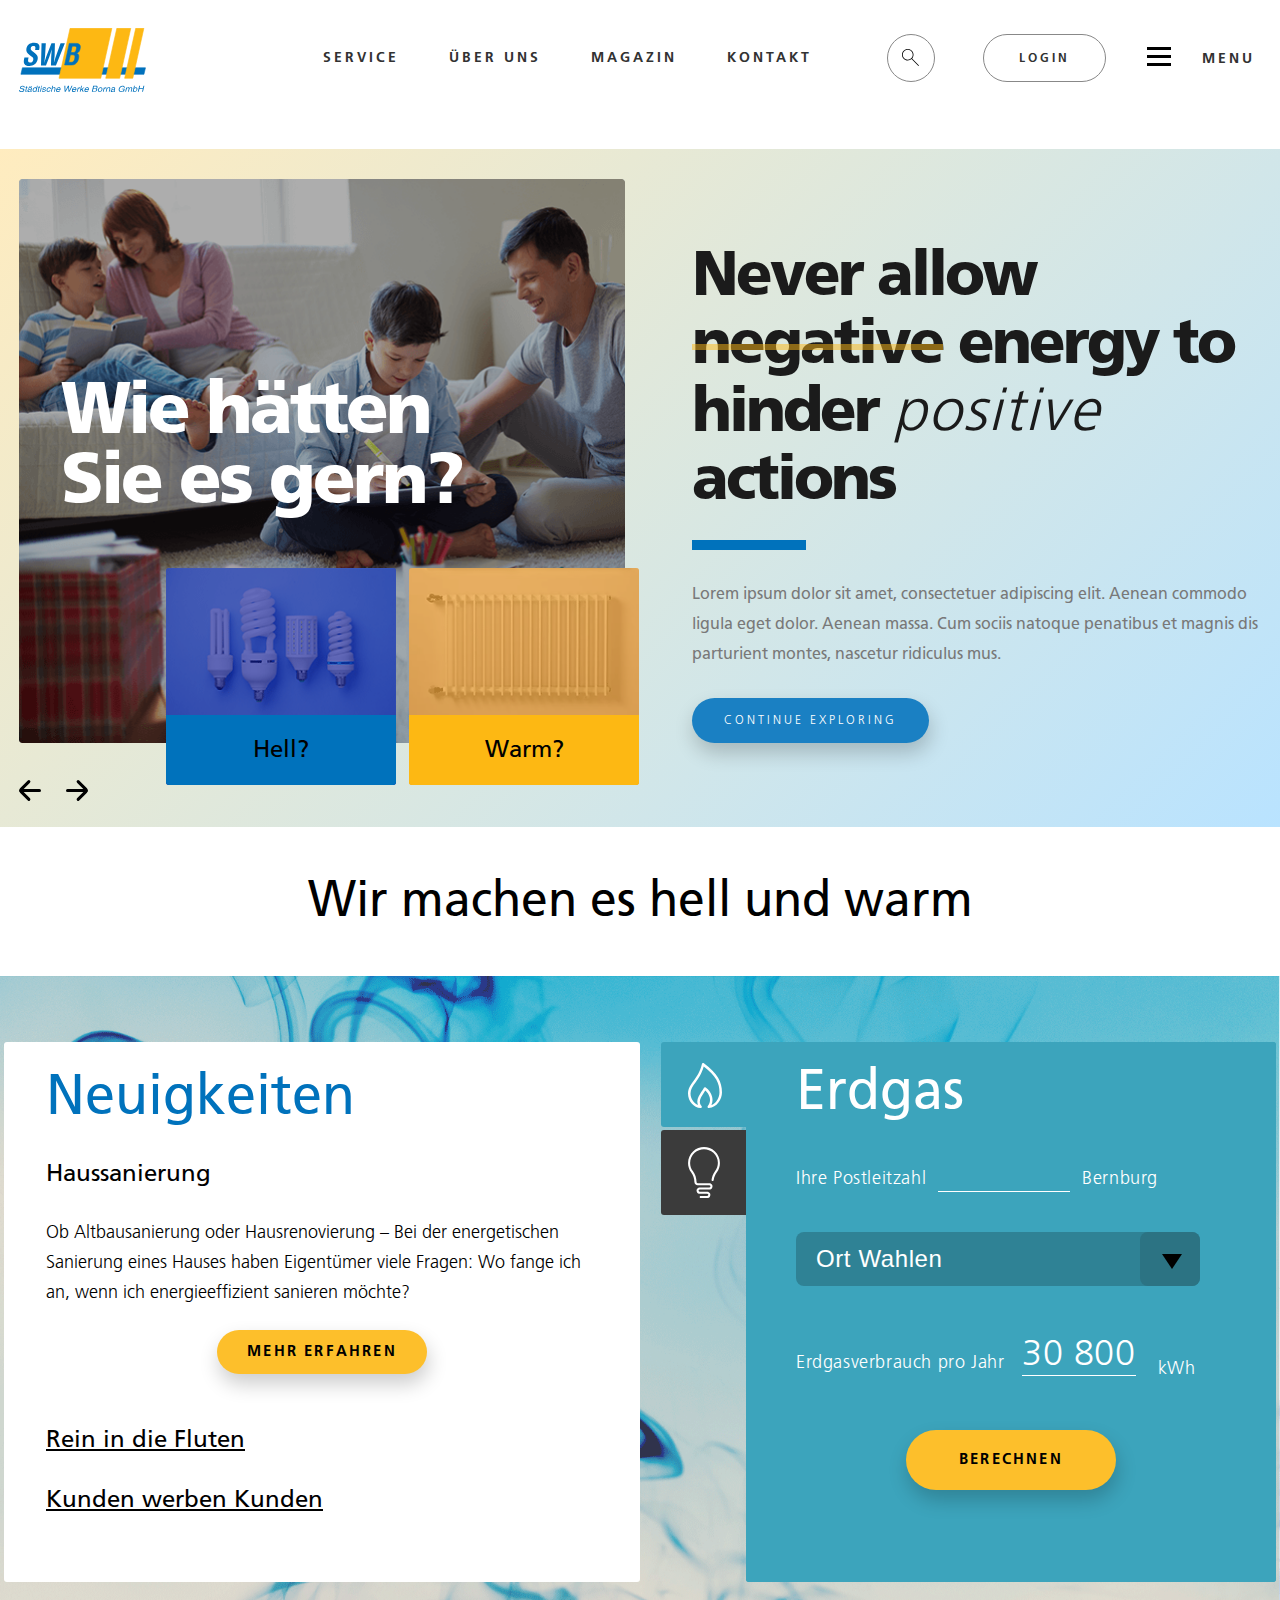
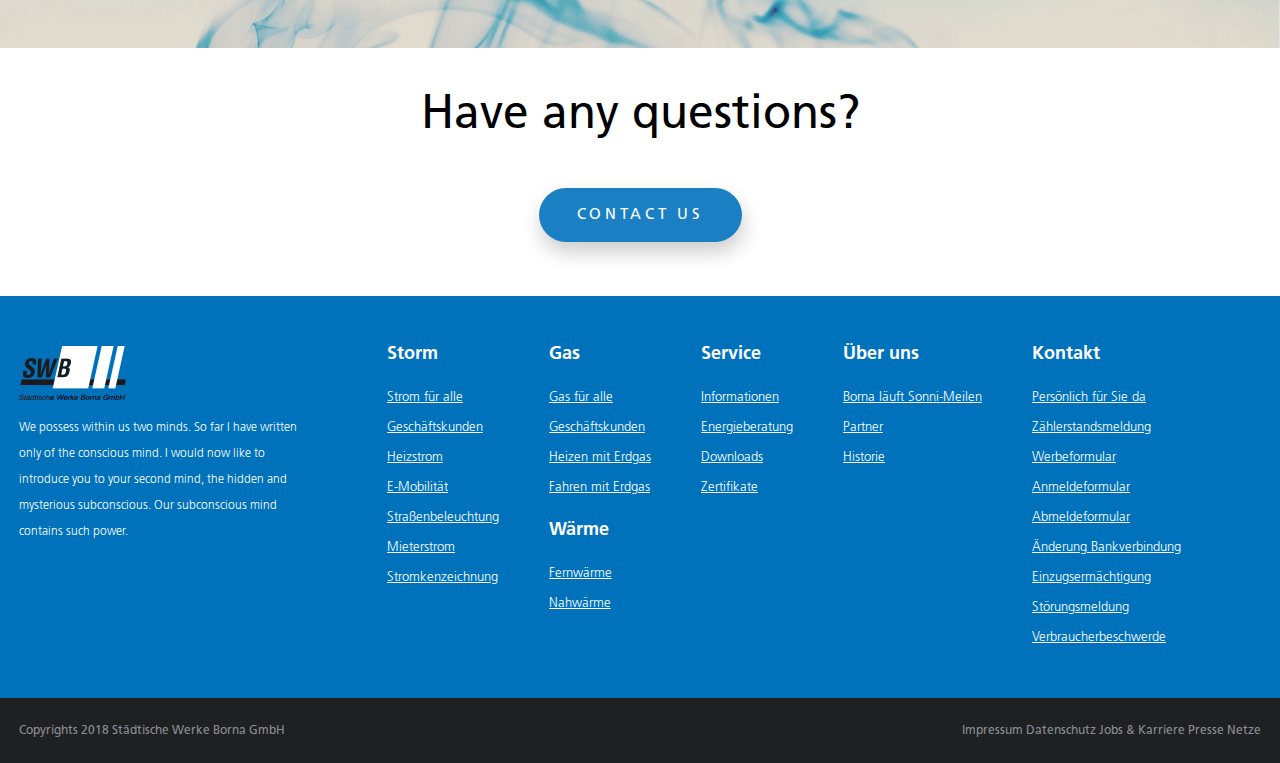
==== commit 375c515e: "2.4 - borna svg-fixes, optimized img" ====
--- a/borna/index.html
+++ b/borna/index.html
@@ -26,7 +26,7 @@
 			<div class="inner-header container clearfix">
 				<div class="row">
 					<div class="col-xs-5 col-md-2">
-						<a href="/" class="header__logo-link">
+						<a href="#" class="header__logo-link">
 							<img src="svg/LogoSWB_FreeH.svg" alt="header-logo" class="header__logo">
 						</a>
 					</div>
@@ -351,7 +351,7 @@
 		<div class="inner-footer container clearfix">
 			<div class="row">
 				<div class="col-xs-offset-1 col-xs-10 col-md-offset-0 col-md-3">
-					<a href="/" class="footer__logo-link">
+					<a href="#" class="footer__logo-link">
 						<img src="svg/LogoSWB_footer.svg" alt="footer-logo" class="footer__logo">
 					</a>
 					<p class="footer__afterword">We possess within us two minds. So far I have written only of the conscious mind. I would now like to introduce you to your second mind, the hidden and mysterious subconscious. Our subconscious mind contains such power.</p>
--- a/borna/css/main.min.css
+++ b/borna/css/main.min.css
@@ -1 +1,2 @@
-@font-face{font-family:Frutiger;src:url(../fonts/FrutigerCE-Black.eot.eot);src:url(../fonts/FrutigerCE-Black.eot?#iefix) format("embedded-opentype"),url(../fonts/FrutigerCE-Black.woff) format("woff"),url(../fonts/FrutigerCE-Black.ttf) format("truetype");font-style:normal;font-weight:900}@font-face{font-family:Frutiger;src:url(../fonts/FrutigerCE-Bold.eot);src:url(../fonts/FrutigerCE-Bold.eot?#iefix) format("embedded-opentype"),url(../fonts/FrutigerCE-Bold.woff) format("woff"),url(../fonts/FrutigerCE-Bold.ttf) format("truetype");font-style:normal;font-weight:700}@font-face{font-family:Frutiger;src:url(../fonts/FrutigerCE-Roman.eot);src:url(../fonts/FrutigerCE-Roman.eot?#iefix) format("embedded-opentype"),url(../fonts/FrutigerCE-Roman.woff) format("woff"),url(../fonts/FrutigerCE-Roman.ttf) format("truetype");font-style:normal;font-weight:400}@font-face{font-family:Frutiger;src:url(../fonts/FrutigerCE-Light.eot);src:url(../fonts/FrutigerCE-Light.eot?#iefix) format("embedded-opentype"),url(../fonts/FrutigerCE-Light.woff) format("woff"),url(../fonts/FrutigerCE-Light.ttf) format("truetype");font-style:normal;font-weight:200}a,abbr,acronym,address,applet,article,aside,audio,b,big,blockquote,body,canvas,caption,center,cite,code,dd,del,details,dfn,div,dl,dt,em,embed,fieldset,figcaption,figure,footer,form,h1,h2,h3,h4,h5,h6,header,hgroup,html,i,iframe,img,ins,kbd,label,legend,li,mark,menu,nav,object,ol,output,p,pre,q,ruby,s,samp,section,small,span,strike,strong,sub,summary,sup,table,tbody,td,tfoot,th,thead,time,tr,tt,u,ul,var,video{margin:0;padding:0;border:0;box-sizing:border-box;font-size:100%;vertical-align:baseline}article,aside,details,figcaption,figure,footer,header,hgroup,menu,nav,section{display:block}a{text-decoration:none;color:inherit}button{outline:none;border:none;font-family:inherit}section{overflow:hidden}ol,ul{list-style:none}blockquote,q{quotes:none}blockquote:after,blockquote:before,q:after,q:before{content:"";content:none}table{border-collapse:collapse;border-spacing:0}html{background-color:#ffd;font:400 18px/1.45 Frutiger,sans-serif}button:active{-webkit-transform:scale(.98);transform:scale(.98)}::-moz-selection{color:#a54;background:#ffd}::selection{color:#a54;background:#ffd}.wrapper{min-height:calc(100vh - 467px)}.clearfix:after{content:"";display:table;clear:both}.compose-wrapper{display:inline-block;font-size:0}.header{background-color:#fff;padding:24px 0}.inner-header{margin:0 auto;font-size:2.3334rem;text-align:center}.header__logo{width:127px;height:64px;display:block;margin:0 auto 20px}.header__pages-list{font-size:0}.header__pages-item{padding:0;color:#323232;font-family:Frutiger;font-size:.7778rem;line-height:30px;font-weight:700;text-transform:uppercase;letter-spacing:3px;cursor:pointer;text-align:center;display:block;border-bottom:1px solid #7c7c7c;position:relative}.header__pages-item_active:before{content:"";display:block;position:absolute;left:0;right:0;top:15px;height:15px;opacity:.5;background-color:#0072bc}.header__pages-link{height:100%;display:block}#contacts-btn{border-bottom:none;line-height:30px}.header__control{font-size:0;line-height:60px;font-family:Frutiger;margin-top:10px}.header__control-login,.header__control-menu,.header__control-search{display:inline-block;line-height:48px;vertical-align:top;cursor:pointer}.header__control-search{float:left;width:48px;height:48px;border:1px solid #888;border-radius:24px;background-color:#fff;background-image:url(../svg/search-ico.svg);background-repeat:no-repeat;background-size:17px;background-position:14px 14px}.header__control-login{padding:0 35px;border:1px solid #888;border-radius:24px;font-size:.6667rem}.header__control-login,.header__control-menu{height:48px;background-color:#fff;color:#323232;font-weight:700;text-transform:uppercase;letter-spacing:3px}.header__control-menu{float:right;font-size:.7778rem;line-height:48px}.header__control-menu-bar{display:inline-block;vertical-align:middle;margin-right:24px}.header__control-menu-dash{width:24px;height:3px;background-color:#000;margin-bottom:5px}.header__control-menu-title{display:none}.hidden-mega-blocks{position:relative}.contacts__block,.mega-menu__block{padding:40px 36px;text-align:left;position:absolute;background-color:#fff;border:1px solid #d9d9d9;box-shadow:1.6px 9.9px 20px rgba(0,0,0,.2);top:200px;z-index:3;opacity:1;transition:all .25s ease-out;max-width:100%}.contacts__block{top:132px}.contacts__block:before,.mega-menu__block:before{content:"";display:block;width:20px;height:20px;position:absolute;background-color:#fff;border:1px solid #d9d9d9;border-bottom:none;border-right:none;-webkit-transform:rotate(45deg);transform:rotate(45deg);top:-11px;left:68%;z-index:4}.contacts__block_hidden,.mega-menu__block_hidden{opacity:0;visibility:hidden}.mega-menu__block:before{left:79%}.contacts__title,.mega-menu__title{color:#000;font-size:1.7778rem;line-height:30px;display:inline-block;vertical-align:top;margin-top:4px}.mega-menu__title{margin:4px 0 0 -20px}.contacts__close-btn,.mega-menu__close-btn,.text-block__fold-btn{float:right;margin-right:7px;width:50px;height:50px;cursor:pointer}.contacts__close-line,.mega-menu__close-line,.text-block__fold-btn-line{background-color:#000;height:1px;-webkit-transform:rotate(45deg);transform:rotate(45deg);position:relative;top:18px;width:100%;transition:all .2s ease-out}.contacts__close-line_rev,.mega-menu__close-line_rev,.text-block__fold-btn-line_rev{-webkit-transform:rotate(-45deg);transform:rotate(-45deg)}.text-block__fold-btn{position:absolute;top:16px;right:0;-webkit-transform:scale(.8);transform:scale(.8)}.text-block__fold-btn_closed>.text-block__fold-btn-line{width:26px}.text-block__fold-btn_closed>.text-block__fold-btn-line_rev{top:17px;left:18px}.mega-menu__sub-block-title{margin-left:-20px;color:#000;font-weight:400;line-height:30px;font-size:1.3334rem;position:relative}.mega-menu__sub-block-title_uber-uns{margin-top:38px}.mega-menu__sub-block-title:after{content:"";display:block;width:18px;height:40px;background-image:url(../img/icons/mega-menu_marker.png);background-repeat:no-repeat;position:absolute;top:35px;left:-5px}.mega-menu__sub-block-title_magazin:after{display:none}.mega-menu__sub-block-list{margin-top:14px}.mega-menu__sub-block-item{color:#0072bc;font-size:.8334rem;font-weight:200;line-height:27px;text-decoration:underline}.mega-menu__article-img{margin:18px 10px 0 -26px;float:left}.mega-menu__article-title{margin:44px 0 0 20px;font-weight:400;line-height:30px;text-decoration:underline;color:#000;font-size:1.1112rem}.mega-menu__article-text{color:#000;font-size:.8889rem;font-weight:400;line-height:22px;margin-top:10px}.contacts__address-title,.contacts__direct-title,.contacts__registration-title,.contacts__service-title,.contacts__work-time-title{color:#000;line-height:30px;font-size:1.3334rem;padding:18px 0 18px 72px;background-position:3px 14px;background-repeat:no-repeat}.contacts__registration-title,.contacts__service-title{margin-top:28px;position:relative}.contacts__registration-title:before,.contacts__service-title:before{content:"";display:block;position:absolute;top:25px;left:-5px;width:65px;height:65px}.contacts__service-title:before{background-image:url(../img/icons/contacts_service.png)}.contacts__registration-title:before{background-image:url(../img/icons/contacts_reg.png)}.contacts__work-time-title{background-image:url(../svg/contacts_work-time.svg);background-size:52px}.contacts__address-title{background-image:url(../svg/contacts_address.svg);background-position:3px 6px;background-size:52px}.contacts__direct-title{background-image:url(../svg/contacts_direct.svg);background-position:3px 8px;background-size:52px}.contacts__address-text,.contacts__direct-email,.contacts__direct-list,.contacts__registration-text,.contacts__service-list,.contacts__service-text,.contacts__work-time-list{color:#7b7b7b;font-size:.7778rem;font-weight:200;line-height:24px;margin-left:74px}.contacts__work-time-list{margin-left:104px;line-height:30px;position:relative}.contacts__bold{font-weight:700;color:#000;font-size:.8889rem;position:absolute;left:-30px}.contacts__address-btn,.contacts__registration-btn{width:128px;height:51px;background-color:#1a80c3;border-radius:26px;box-shadow:1.6px 9.9px 20px rgba(0,0,0,.2);color:#fff;font-size:.6667rem;letter-spacing:3px;text-transform:uppercase;margin:20px auto 0;display:block}.contacts__registration-btn{width:185px;margin:20px 0 0 69px}.contacts__direct-email,.contacts__service-list{margin-top:18px;text-decoration:underline;color:#0072bc}.contacts__registration-text,.contacts__service-text{line-height:18px}.slider-and-about{background:#ffecbf;background:linear-gradient(135deg,#ffecbf,#b9e3ff 100%,#f5ebc8 0,#b9e4ff 0);filter:progid:DXImageTransform.Microsoft.gradient(startColorstr="#ffecbf",endColorstr="#b9e4ff",GradientType=1);padding-top:30px}.slider{position:relative;font-family:Frutiger}.slider__box{border-radius:3px;overflow:hidden;font-size:0}.slider__img{width:100%}.slider__title{position:absolute;top:30.5%;left:9%;color:#fff;font-size:2.3334rem;font-weight:900;letter-spacing:-3px;line-height:42px}.slider__next,.slider__prev{background-color:transparent;font-size:24px;margin:32px 0 20px;padding:0;width:32px;height:32px;cursor:pointer}.slider__prev{text-align:left}.slider__prev:active{-webkit-transform:scale(.95);transform:scale(.95)}.slider__next-dash,.slider__prev-dash{width:22px;height:3px;background-color:#000;border-radius:4px}.slider__next-dash_up,.slider__prev-dash_up{-webkit-transform:rotate(-45deg);transform:rotate(-45deg);width:14px;position:relative;top:-2px;left:-1px}.slider__next-dash_down,.slider__prev-dash_down{-webkit-transform:rotate(45deg);transform:rotate(45deg);width:14px;position:relative;top:2px;left:-1px}.slider__next{text-align:right;-webkit-transform:rotateY(180deg);transform:rotateY(180deg)}.slider__next:active{-webkit-transform:rotateY(180deg) scale(.95);transform:rotateY(180deg) scale(.95)}.slider__bottom-elem{display:none;height:217px;width:230px;border-radius:3px;font-size:0;margin-right:13px;position:absolute;top:60%;left:25.5%;overflow:hidden;cursor:pointer;background-color:#09149a}.slider__bottom-elem_warm{left:63.7%;background-color:#f3980f}.slider__bottom-elem-box{height:147px;overflow:hidden}.slider__bottom-elem-img{display:block;width:100%;opacity:.4;transition:all .4s ease-out}.slider__bottom-elem-img:hover{-webkit-transform:scale(1.1);transform:scale(1.1);opacity:1}.slider__bottom-elem-titlt{color:#000;font-size:1.3334rem;height:70px;line-height:70px;text-align:center}.slider__bottom-elem-titlt_hell{background-color:#0072bc}.slider__bottom-elem-titlt_warm{background-color:#fdb813}.about{font-family:Frutiger}.about__title{color:#1b1b1b;font-size:2rem;line-height:36px;font-weight:900;letter-spacing:-3px}.about__text-through{text-decoration:line-through;-webkit-text-decoration-color:rgba(253,184,19,.5);text-decoration-color:rgba(253,184,19,.5)}.about__text-italic{font-style:italic;font-weight:200;letter-spacing:2px}.about__delimiter{margin-top:25px;width:114px;height:10px;background-color:#0072bc}.about__text{margin-top:30px;line-height:30px;font-size:.8889rem;color:#797979}.about__read-more{display:block;margin:28px auto;padding:17px 32px;font-size:.6667rem;font-weight:200;text-transform:uppercase;letter-spacing:3px;color:#fff;background-color:#1a80c3;border-radius:26px;box-shadow:1.6px 9.9px 20px rgba(0,0,0,.2);cursor:pointer}.slogan{background-color:#fff}.slogan__text{padding:48px 0;font-size:2rem;color:#000;text-align:center;font-weight:400}.news-and-offer{padding:66px 0;background-image:url(../img/bgi_news-and-offer.png);background-repeat:no-repeat;background-size:cover}.news{background-color:#fff;font-family:Frutiger;line-height:30px;height:650px;overflow:auto;color:#000;border-radius:3px;overflow:hidden;text-align:center}.news__block-name{color:#0072bc;font-size:2rem;margin:40px 0 32px}.news__article-preview{overflow:hidden;opacity:0;transition:all .4s ease-out;max-height:0}.news__article-preview_visible{opacity:1;overflow:visible;max-height:100%}.news__title{font-size:1.3334rem;text-decoration:underline;line-height:60px;cursor:pointer}.news__title_open{text-decoration:none}.news__text{font-size:1rem;font-weight:200;margin-top:14px}.news__read-more{padding:15px 30px;background-color:#fdbf2b;border-radius:30px;box-shadow:1.6px 9.9px 20px rgba(0,0,0,.2);font-size:.8334rem;font-weight:700;text-transform:uppercase;letter-spacing:2.2px;margin:22px auto 36px;display:block;cursor:pointer}.offer{font-family:Frutiger}.offer__tabs{margin:0 -5px}.offer__tab{position:relative;left:6px;background-color:#3b3b3b;border-radius:3px;height:85px;width:200px;margin-bottom:3px;line-height:85px;color:#fff;font-weight:200;font-size:1.2223rem;letter-spacing:1.5px;padding-left:92px;background-repeat:no-repeat;background-size:34px;cursor:pointer;transition:all .25s ease-out}.offer__tab:hover{left:-85px}.offer__tab_erdgas{background-image:url(../svg/tab_erdgas-ico.svg);background-position:27px 21px}.offer__tab_warme{background-image:url(../svg/tab_warme-ico.svg);background-position:22px 15px;background-size:42px}.offer__tab_strom{background-image:url(../svg/tab_strom-ico.svg);background-position:27px 17px;background-size:32px}.offer__tab_small{position:relative;display:inline-block;border-radius:3px;height:115px;width:85px;background-color:#3b3b3b;margin-right:3px;color:#fff;padding-left:0;background-repeat:no-repeat;cursor:pointer;transition:all .25s ease-out;top:48px}.offer__tab_small:hover{-webkit-transform:scale(1.2);transform:scale(1.2);left:6px;margin:0 10px}.offer__tab_open{background-color:#3ca4bc}.offer__tab_open.offer__tab_strom{background-color:#0776be}.offer__cards-box{height:590px;border-radius:3px;padding:0;overflow:hidden;position:relative}.offer__card,.offer__card-base-sheet{color:#fff;padding:35px 50px;font-weight:200;letter-spacing:.6px;transition:all .35s ease-out;position:absolute;width:100%;height:100%;background-color:#3ca4bc;opacity:1;z-index:2}.offer__card-base-sheet{z-index:1}.offer__card_strom{background-color:#0776be}.offer__card_hidden{visibility:hidden;opacity:0}.offer__card-name{font-size:3rem;line-height:30px;font-weight:400;letter-spacing:normal}.offer__card-post-index{margin-top:50px;line-height:34px;text-align:center}.offer__card-post-index-volume{outline:none;border:none;background:transparent;box-shadow:none;font-family:Frutiger;font-weight:200;padding:0 6px;color:#fff;font-size:2rem;display:inline-block;width:120px}.offer__card-post-index-tips{position:absolute;background-color:#fff;color:#000;top:242px;left:12%;width:80%;padding:16px 0 6px;border:1px solid #d9d9d9;transition:all .3s ease-out}.offer__card-post-index-tips:before{content:"";display:block;width:20px;height:20px;background-color:#fff;border:1px solid #d9d9d9;border-right:none;border-bottom:none;-webkit-transform:rotate(45deg);transform:rotate(45deg);position:absolute;top:-11px;left:50%}.offer__card-post-index-city{color:#7b7b7b;font-weight:200;margin-left:48px}.offer__card-post-index-tip_hidden{visibility:hidden;opacity:0}.offer__card-post-index-tip{height:40px;line-height:40px;padding:0 29px;font-size:16px;font-weight:600;cursor:pointer}.offer__card-post-index-tip:hover{background-color:#f0f0f0}.offer__card-place{margin-top:36px;background-color:#2f8295;border-radius:8px;width:100%}.offer__card-place,.offer__card-place .jq-selectbox__select{height:54px;color:#fff;font-size:1.3334rem;outline:none;border:none}.offer__card-place .jq-selectbox__select{background:transparent;box-shadow:none;padding:0 60px 0 20px;text-shadow:none;line-height:54px}.jq-selectbox.focused .jq-selectbox__select{border:none}.offer__card-place .jq-selectbox__dropdown{top:54px}.offer__card-place .jq-selectbox__select:hover{background:transparent}.jq-selectbox__select:active{box-shadow:none}.offer__card-place .jq-selectbox__trigger{width:60px;height:54px;border-radius:8px;background-color:#2c7383;border:none}.offer__card-place .jq-selectbox__trigger-arrow{border:10px solid transparent;border-top:15px solid #000;top:22px;right:18px}.jq-selectbox li{border-radius:3px;transition:all .15s ease-out;font-size:1rem}.jq-selectbox li.selected,.jq-selectbox li:hover{background-color:#3ca4bc;color:#fff;font-weight:700}.offer__spend-per-year{margin-top:46px;text-align:center}.offer__card-post-index-volume,.offer__spend-per-year-volume{font-size:2rem;padding-bottom:4px;margin:0 12px;border-bottom:1px solid #fff;position:relative;top:-3px;cursor:pointer;white-space:nowrap}.offer__spend-per-year-volume:after{content:"kWh";position:absolute;top:18px;margin-left:22px;font-size:1rem}.offer__card-calc{margin:45px auto;width:210px;height:60px;background-color:#fdbf2b;border-radius:30px;box-shadow:1.6px 9.9px 20px rgba(0,0,0,.2);color:#000;font-size:.8334rem;font-weight:700;letter-spacing:2.2px;text-transform:uppercase;display:block}.offer__card-residents-lot{text-align:center;margin-top:38px}.offer__card-slider-box{margin:26px 0 -18px}.offer__card-slider-graduate{display:-webkit-box;display:-ms-flexbox;display:flex;-webkit-box-pack:justify;-ms-flex-pack:justify;justify-content:space-between}.offer__card-slider{margin-top:14px;border-radius:7px;height:16px}.offer__card-slider-box .ui-slider-handle{border-radius:50%;width:28px;height:28px;top:-7px;outline:none;border:6px solid #004980;box-shadow:0 4px 40px rgba(0,0,0,.9);transition:box-shadow .1s ease-out}.offer__card-slider-box .ui-slider-handle:active{background-color:#f6f6f6;box-shadow:0 4px 20px rgba(0,0,0,.9)}.offer__spend-per-year_strom{margin-bottom:-35px}.contact-us{font-family:Frutiger;background-color:#fff}.contact-us__title{font-size:2.5556rem;color:#000;font-weight:400;text-align:center;margin:33px 0 40px}.contact-us__btn{padding:20px 38px;color:#fff;font-size:.8334rem;text-transform:uppercase;letter-spacing:3.7px;margin:0 auto 54px;display:block;background-color:#1a80c3;border-radius:30px;box-shadow:1.6px 9.9px 20px rgba(0,0,0,.2);cursor:pointer}.footer{min-height:402px;background-color:#0072bc;font-family:Frutiger;font-weight:200;color:#fff}.inner-footer{font-size:0;padding-bottom:30px}.footer__logo{margin:50px 0 15px}.footer__afterword{font-size:.6667rem;line-height:26px}.footer__block{font-size:.7223rem;display:inline-block;vertical-align:top;padding-left:50px;margin-top:30px}.footer__block-title{font-size:1rem;line-height:56px}.footer__block-item{text-decoration:underline;line-height:30px}.footer__block-link{transition:all .01s}.footer__block-link:hover{color:#dedede}.footer-copyright{color:#8a8d94;font-family:Frutiger;font-size:.5556rem;background-color:#1f2021;line-height:30px}.footer-copyright__date,.footer-copyright__name{text-align:center}.categories{padding:67px 0 50px;overflow:visible;background-color:#dedede;background-repeat:no-repeat;background-size:cover}.categories__slot-set{display:-webkit-box;display:-ms-flexbox;display:flex;-ms-flex-wrap:wrap;flex-wrap:wrap;-webkit-box-pack:justify;-ms-flex-pack:justify;justify-content:space-between}.categories__slot{width:100%}.categories__slot-item{height:118px;width:100%;margin:11px auto;display:block;opacity:.95;background-color:#fff;border-radius:3px;box-shadow:0 21px 38px rgba(0,0,0,.8);cursor:pointer;transition:all .2s ease-out}.categories__slot-item:hover{background-color:#0072bc;color:#fff}.categories__slot-img{height:42px;width:100%;display:block;margin:0 auto}.categories__slot-img_geschaftskunden{height:50px}.categories__slot-img_strom-kennzeichnung{height:34px}.categories__slot-name{margin-top:14px;font-size:1rem;font-weight:400}.text-block-section{background-color:#dbf0fe;padding:46px 0 76px;overflow:hidden}.text-block-section_okostrom{background:linear-gradient(135deg,#c7e5f5,#b2bce6);filter:progid:DXImageTransform.Microsoft.gradient(startColorstr="#c7e5f5",endColorstr="#b2bce6",GradientType=1);padding-bottom:62px}.text-block-section_okostrom .text-block__text{margin-top:36px}.text-block-section_digitale{background-color:#f2f2f2;padding-bottom:34px}.text-block-section_elektromobilitat{background-color:#feebbd;padding-bottom:62px}.text-block-section_elektromobilitat .text-block__description{margin-top:8px}.text-block-section_elektromobilitat .text-block__text{margin-top:14px}.text-block-section_wissenswertes{background-color:#f2f2f2;padding:50px 0 37px}.text-block-section_wissenswertes .text-block__sub-description{margin:15px 0 24px}.text-block-section_wissenswertes .text-block__description{margin-top:14px}.text-block__title{color:#1b1b1b;font-size:2.2222rem;font-weight:900;line-height:54px;letter-spacing:-2.6px}.text-block__description{color:#1b1b1b;font-weight:400;font-size:1.7778rem;letter-spacing:-2.6px}.text-block__sub-description{color:#1b1b1b;font-size:1.1112rem;font-weight:400;margin:22px 0 12px;letter-spacing:-1.6px}.text-block__text{color:#2e2e2e;font-size:.8889rem;font-weight:200;margin-top:24px;line-height:30px}.text-block__list{margin-bottom:28px}.text-block__list-item{font-size:.8889rem;font-weight:200;line-height:30px;color:#2e2e2e}.text-block__list-item>a,.text-block__text>a{text-decoration:underline}.text-block__list-item:before{content:"";display:inline-block;vertical-align:middle;width:10px;height:5px;margin:0 12px;background-color:#1b1b1b}.text-block__btn{background-color:#1a80c3;box-shadow:0 10px 20px rgba(0,0,0,.2);border-radius:25px;font-weight:400;text-transform:uppercase;letter-spacing:2.6px;color:#fff;font-size:.6667rem;padding:18px 30px;display:block;margin:38px auto 0}.text-block__btn_elektromobilitat{background-color:#fdbf2b;color:#000;margin-top:54px}.text-block__video{margin:40px auto;display:block;max-width:100%}.text-block__aside{margin:50px auto;width:450px;max-width:100%;background-color:#ffcc4f;padding:40px 50px;box-shadow:0 21px 38px rgba(186,88,9,.31)}.text-block__aside .text-block__sub-description{margin-top:30px}.text-block__aside_warmepumpe{margin:90px auto 0;background:#a0d8fd;background:linear-gradient(135deg,#a0d8fd,#feebbd);filter:progid:DXImageTransform.Microsoft.gradient(startColorstr="#a0d8fd",endColorstr="#feebbd",GradientType=1);box-shadow:0 21px 38px rgba(9,80,186,.31)}.text-block__aside_warmepumpe .text-block__sub-description{margin-top:10px}.text-block__aside-ico{height:48px;fill:#000}.text-block__aside-ico_warmepumpe{margin:10px 0}.text-block-table{margin-top:26px;width:100%;text-align:center;font-weight:200;line-height:30px;font-size:.8889rem;color:#000}.text-block-table tbody>tr:nth-child(odd){background-color:#c7e3f6}.text-block-table tbody>tr>th{color:#fff;background-color:#1a80c3;font-weight:200}.text-block-table tbody>tr>td,.text-block-table tbody>tr>th{padding:5px 10px}.text-block-table tbody>tr>td:first-child{text-align:left;padding-left:14px}.text-block__fold-text{position:relative;padding:10px 15% 30px 30px;margin-bottom:32px;background-color:#fff;box-shadow:0 21px 38px hsla(0,0%,71%,.31)}.text-block__fold-text .text-block__sub-description{margin:12px 0 20px}.text-block__fold-text_closed{padding:10px 15% 10px 30px}.text-block__fold-text_closed .text-block__text{display:none}.okostrom__img{display:block;margin:36px auto -228px;max-width:100%;box-shadow:0 59px 109px rgba(77,109,141,.82)}.kunden__img{display:block;margin:50px auto 0;width:100%;box-shadow:0 21px 38px rgba(9,80,186,.31)}@media screen and (min-width:333px){.offer__card-post-index-tips{top:214px}.offer__spend-per-year_strom{margin-bottom:-18px}}@media screen and (min-width:462px){.offer__card-post-index-tips{top:180px}.offer__spend-per-year_strom{margin-bottom:0}.categories__slot{width:48%}.text-block-table tbody>tr>td,.text-block-table tbody>tr>th{padding:5px 30px}}@media screen and (min-width:768px){.slider__title{font-size:2.8889rem}.offer__cards-box{height:540px}.offer__card-post-index-tips{left:40%;top:180px;width:250px}.offer__card-post-index-tips:before{top:-11px;left:56px}.categories{background-image:url(../img/bgi_categories.png)}.categories__slot{width:32%;height:140px}.text-block__title{font-size:3.3334rem;line-height:68px}.text-block__description{font-size:2rem}.text-block__sub-description{font-size:1.3334rem}.text-block__fold-text{padding:10px 12% 30px 30px;margin-left:-30px}.text-block__fold-text_closed{padding:10px 12% 10px 30px}.text-block__fold-btn{top:28px;right:10px;-webkit-transform:scale(1);transform:scale(1)}}@media screen and (min-width:992px){.header{padding:28px 0 57px}.header__logo{margin:0}.header__pages-list{text-align:right}.header__pages-item{display:inline-block;border:none;line-height:60px}.header__pages-item_active:before{left:5px;right:5px;top:30px;height:10px}#contacts-btn,.header__pages-link{padding:0 14px}#contacts-btn{line-height:60px}.contacts__block,.mega-menu__block{left:30px;top:75px}.mega-menu__block{left:2px}.mega-menu__title{margin:10px 0 50px 78px}.contacts__title{margin-top:0}.mega-menu__article-img{margin:18px 0 0 -16px}.mega-menu__article-title{display:inline-block}.mega-menu__article-text{margin:0 0 42px 155px}.mega-menu__block:before{left:92.2%}.contacts__block:before{left:53.8%}.contacts__work-time-list{margin:0 -60px 0 104px}.contacts__registration-title,.contacts__service-title{margin-right:-50px}.slider__title{font-size:3.8889rem;line-height:70px}.about{padding-left:52px}.about__title{font-size:3.3334rem;line-height:68px;margin-top:64px;letter-spacing:-3px}.about__read-more{margin:28px 0}.slogan__text{padding:40px 0;font-size:2.6667rem;color:#000;text-align:center;font-weight:400}.news{padding:0 42px 20px;text-align:left;height:540px}.news__block-name{font-size:3rem}.offer__card-post-index{text-align:left}.offer__card-post-index-tips{left:20%;width:300px}.offer__card-place{width:94%}.offer__card-residents-lot,.offer__spend-per-year{text-align:left}.inner-footer{padding-bottom:0}.footer-aftrword{padding-right:72px}.footer-copyright{color:#8a8d94;font-family:Frutiger;font-size:.6667rem;background-color:#1f2021;line-height:65px}.footer-copyright__date{float:left}.footer-copyright__name{float:right}.text-block__btn{margin:38px 0 0 -7px}.okostrom__img{float:right}.text-block__btn_elektromobilitat{margin-top:60px}.text-block__aside{margin-top:132px;float:right}.text-block__aside_warmepumpe{margin-top:90px}.text-block__video{margin:40px 0}}@media screen and (min-width:1200px){.header__pages-link{padding:0 25px}.header__pages-item_active:before{left:15px;right:15px;top:30px;height:15px}#contacts-btn{padding:0 25px}.header__control{text-align:right;margin-top:0}.header__control-login,.header__control-menu,.header__control-search{vertical-align:middle;float:none}.header__control-search{margin-right:12%}.header__control-login{margin-right:9%}.header__control-menu-title,.slider__bottom-elem{display:inline-block}.offer__tabs{margin:0}.offer__card-post-index-tips{left:36%}.kunden__img{float:right;margin:130px auto 0}}+@font-face{font-family:Frutiger;src:url(../fonts/FrutigerCE-Black.eot.eot);src:url(../fonts/FrutigerCE-Black.eot?#iefix) format("embedded-opentype"),url(../fonts/FrutigerCE-Black.woff) format("woff"),url(../fonts/FrutigerCE-Black.ttf) format("truetype");font-style:normal;font-weight:900}@font-face{font-family:Frutiger;src:url(../fonts/FrutigerCE-Bold.eot);src:url(../fonts/FrutigerCE-Bold.eot?#iefix) format("embedded-opentype"),url(../fonts/FrutigerCE-Bold.woff) format("woff"),url(../fonts/FrutigerCE-Bold.ttf) format("truetype");font-style:normal;font-weight:700}@font-face{font-family:Frutiger;src:url(../fonts/FrutigerCE-Roman.eot);src:url(../fonts/FrutigerCE-Roman.eot?#iefix) format("embedded-opentype"),url(../fonts/FrutigerCE-Roman.woff) format("woff"),url(../fonts/FrutigerCE-Roman.ttf) format("truetype");font-style:normal;font-weight:400}@font-face{font-family:Frutiger;src:url(../fonts/FrutigerCE-Light.eot);src:url(../fonts/FrutigerCE-Light.eot?#iefix) format("embedded-opentype"),url(../fonts/FrutigerCE-Light.woff) format("woff"),url(../fonts/FrutigerCE-Light.ttf) format("truetype");font-style:normal;font-weight:200}a,abbr,acronym,address,applet,article,aside,audio,b,big,blockquote,body,canvas,caption,center,cite,code,dd,del,details,dfn,div,dl,dt,em,embed,fieldset,figcaption,figure,footer,form,h1,h2,h3,h4,h5,h6,header,hgroup,html,i,iframe,img,ins,kbd,label,legend,li,mark,menu,nav,object,ol,output,p,pre,q,ruby,s,samp,section,small,span,strike,strong,sub,summary,sup,table,tbody,td,tfoot,th,thead,time,tr,tt,u,ul,var,video{margin:0;padding:0;border:0;box-sizing:border-box;font-size:100%;vertical-align:baseline}article,aside,details,figcaption,figure,footer,header,hgroup,menu,nav,section{display:block}a{text-decoration:none;color:inherit}button{outline:none;border:none;font-family:inherit}section{overflow:hidden}ol,ul{list-style:none}blockquote,q{quotes:none}blockquote:after,blockquote:before,q:after,q:before{content:"";content:none}table{border-collapse:collapse;border-spacing:0}html{background-color:#ffd;font:400 18px/1.45 Frutiger,sans-serif}button:active{transform:scale(.98)}::-moz-selection{color:#a54;background:#ffd}::selection{color:#a54;background:#ffd}.wrapper{min-height:calc(100vh - 467px)}.clearfix:after{content:"";display:table;clear:both}.compose-wrapper{display:inline-block;font-size:0}.header{background-color:#fff;padding:24px 0}.inner-header{margin:0 auto;font-size:2.3334rem;text-align:center}.header__logo{width:127px;height:64px;display:block;margin:0 auto 20px}.header__pages-list{font-size:0}.header__pages-item{padding:0;color:#323232;font-family:Frutiger;font-size:.7778rem;line-height:30px;font-weight:700;text-transform:uppercase;letter-spacing:3px;cursor:pointer;text-align:center;display:block;border-bottom:1px solid #7c7c7c;position:relative}.header__pages-item_active:before{content:"";display:block;position:absolute;left:0;right:0;top:15px;height:15px;opacity:.5;background-color:#0072bc}.header__pages-link{height:100%;display:block}#contacts-btn{border-bottom:none;line-height:30px}.header__control{font-size:0;line-height:60px;font-family:Frutiger;margin-top:10px}.header__control-login,.header__control-menu,.header__control-search{display:inline-block;line-height:48px;vertical-align:top;cursor:pointer}.header__control-search{float:left;width:48px;height:48px;border:1px solid #888;border-radius:24px;background-color:#fff;background-image:url(../svg/search-ico.svg);background-repeat:no-repeat;background-size:17px;background-position:14px 14px}.header__control-login{padding:0 35px;border:1px solid #888;border-radius:24px;font-size:.6667rem}.header__control-login,.header__control-menu{height:48px;background-color:#fff;color:#323232;font-weight:700;text-transform:uppercase;letter-spacing:3px}.header__control-menu{float:right;font-size:.7778rem;line-height:48px}.header__control-menu-bar{display:inline-block;vertical-align:middle;margin-right:24px}.header__control-menu-dash{width:24px;height:3px;background-color:#000;margin-bottom:5px}.header__control-menu-title{display:none}.hidden-mega-blocks{position:relative}.contacts__block,.mega-menu__block{padding:40px 36px;text-align:left;position:absolute;background-color:#fff;border:1px solid #d9d9d9;box-shadow:1.6px 9.9px 20px rgba(0,0,0,.2);top:200px;z-index:3;opacity:1;transition:all .25s ease-out;max-width:100%}.contacts__block{top:132px}.contacts__block:before,.mega-menu__block:before{content:"";display:block;width:20px;height:20px;position:absolute;background-color:#fff;border:1px solid #d9d9d9;border-bottom:none;border-right:none;transform:rotate(45deg);top:-11px;left:68%;z-index:4}.contacts__block_hidden,.mega-menu__block_hidden{opacity:0;visibility:hidden}.mega-menu__block:before{left:79%}.contacts__title,.mega-menu__title{color:#000;font-size:1.7778rem;line-height:30px;display:inline-block;vertical-align:top;margin-top:4px}.mega-menu__title{margin:4px 0 0 -20px}.contacts__close-btn,.mega-menu__close-btn,.text-block__fold-btn{float:right;margin-right:7px;width:50px;height:50px;cursor:pointer}.contacts__close-line,.mega-menu__close-line,.text-block__fold-btn-line{background-color:#000;height:1px;transform:rotate(45deg);position:relative;top:18px;width:100%;transition:all .2s ease-out}.contacts__close-line_rev,.mega-menu__close-line_rev,.text-block__fold-btn-line_rev{transform:rotate(-45deg)}.text-block__fold-btn{position:absolute;top:16px;right:0;transform:scale(.8)}.text-block__fold-btn_closed>.text-block__fold-btn-line{width:26px}.text-block__fold-btn_closed>.text-block__fold-btn-line_rev{top:17px;left:18px}.mega-menu__sub-block-title{margin-left:-20px;color:#000;font-weight:400;line-height:30px;font-size:1.3334rem;position:relative}.mega-menu__sub-block-title_uber-uns{margin-top:38px}.mega-menu__sub-block-title:after{content:"";display:block;width:18px;height:40px;background-image:url(../img/icons/mega-menu_marker.png);background-repeat:no-repeat;position:absolute;top:35px;left:-5px}.mega-menu__sub-block-title_magazin:after{display:none}.mega-menu__sub-block-list{margin-top:14px}.mega-menu__sub-block-item{color:#0072bc;font-size:.8334rem;font-weight:200;line-height:27px;text-decoration:underline}.mega-menu__article-img{margin:18px 10px 0 -26px;float:left}.mega-menu__article-title{margin:44px 0 0 20px;font-weight:400;line-height:30px;text-decoration:underline;color:#000;font-size:1.1112rem}.mega-menu__article-text{color:#000;font-size:.8889rem;font-weight:400;line-height:22px;margin-top:10px}.contacts__address-title,.contacts__direct-title,.contacts__registration-title,.contacts__service-title,.contacts__work-time-title{color:#000;line-height:30px;font-size:1.3334rem;padding:18px 0 18px 72px;background-position:3px 14px;background-repeat:no-repeat}.contacts__registration-title,.contacts__service-title{margin-top:28px;position:relative}.contacts__registration-title:before,.contacts__service-title:before{content:"";display:block;position:absolute;top:25px;left:-5px;width:65px;height:65px}.contacts__service-title:before{background-image:url(../img/icons/contacts_service.png)}.contacts__registration-title:before{background-image:url(../img/icons/contacts_reg.png)}.contacts__work-time-title{background-image:url(../svg/contacts_work-time.svg);background-size:52px}.contacts__address-title{background-image:url(../svg/contacts_address.svg);background-position:3px 6px;background-size:52px}.contacts__direct-title{background-image:url(../svg/contacts_direct.svg);background-position:3px 8px;background-size:52px}.contacts__address-text,.contacts__direct-email,.contacts__direct-list,.contacts__registration-text,.contacts__service-list,.contacts__service-text,.contacts__work-time-list{color:#7b7b7b;font-size:.7778rem;font-weight:200;line-height:24px;margin-left:74px}.contacts__work-time-list{margin-left:104px;line-height:30px;position:relative}.contacts__bold{font-weight:700;color:#000;font-size:.8889rem;position:absolute;left:-30px}.contacts__address-btn,.contacts__registration-btn{width:128px;height:51px;background-color:#1a80c3;border-radius:26px;box-shadow:1.6px 9.9px 20px rgba(0,0,0,.2);color:#fff;font-size:.6667rem;letter-spacing:3px;text-transform:uppercase;margin:20px auto 0;display:block}.contacts__registration-btn{width:185px;margin:20px 0 0 69px}.contacts__direct-email,.contacts__service-list{margin-top:18px;text-decoration:underline;color:#0072bc}.contacts__registration-text,.contacts__service-text{line-height:18px}.slider-and-about{background:#ffecbf;background:linear-gradient(135deg,#ffecbf,#b9e3ff 100%,#f5ebc8 0,#b9e4ff 0);filter:progid:DXImageTransform.Microsoft.gradient(startColorstr="#ffecbf",endColorstr="#b9e4ff",GradientType=1);padding-top:30px}.slider{position:relative;font-family:Frutiger}.slider__box{border-radius:3px;overflow:hidden;font-size:0}.slider__img{width:100%}.slider__title{position:absolute;top:30.5%;left:9%;color:#fff;font-size:2.3334rem;font-weight:900;letter-spacing:-3px;line-height:42px}.slider__next,.slider__prev{background-color:transparent;font-size:24px;margin:32px 0 20px;padding:0;width:32px;height:32px;cursor:pointer}.slider__prev{text-align:left}.slider__prev:active{transform:scale(.95)}.slider__next-dash,.slider__prev-dash{width:22px;height:3px;background-color:#000;border-radius:4px}.slider__next-dash_up,.slider__prev-dash_up{transform:rotate(-45deg);width:14px;position:relative;top:-2px;left:-1px}.slider__next-dash_down,.slider__prev-dash_down{transform:rotate(45deg);width:14px;position:relative;top:2px;left:-1px}.slider__next{text-align:right;transform:rotateY(180deg)}.slider__next:active{transform:rotateY(180deg) scale(.95)}.slider__bottom-elem{display:none;height:217px;width:230px;border-radius:3px;font-size:0;margin-right:13px;position:absolute;top:60%;left:25.5%;overflow:hidden;cursor:pointer;background-color:#09149a}.slider__bottom-elem_warm{left:63.7%;background-color:#f3980f}.slider__bottom-elem-box{height:147px;overflow:hidden}.slider__bottom-elem-img{display:block;width:100%;opacity:.4;transition:all .4s ease-out}.slider__bottom-elem-img:hover{transform:scale(1.1);opacity:1}.slider__bottom-elem-titlt{color:#000;font-size:1.3334rem;height:70px;line-height:70px;text-align:center}.slider__bottom-elem-titlt_hell{background-color:#0072bc}.slider__bottom-elem-titlt_warm{background-color:#fdb813}.about{font-family:Frutiger}.about__title{color:#1b1b1b;font-size:2rem;line-height:36px;font-weight:900;letter-spacing:-3px}.about__text-through{text-decoration:line-through;-webkit-text-decoration-color:rgba(253,184,19,.5);text-decoration-color:rgba(253,184,19,.5)}.about__text-italic{font-style:italic;font-weight:200;letter-spacing:2px}.about__delimiter{margin-top:25px;width:114px;height:10px;background-color:#0072bc}.about__text{margin-top:30px;line-height:30px;font-size:.8889rem;color:#797979}.about__read-more{display:block;margin:28px auto;padding:17px 32px;font-size:.6667rem;font-weight:200;text-transform:uppercase;letter-spacing:3px;color:#fff;background-color:#1a80c3;border-radius:26px;box-shadow:1.6px 9.9px 20px rgba(0,0,0,.2);cursor:pointer}.slogan{background-color:#fff}.slogan__text{padding:48px 0;font-size:2rem;color:#000;text-align:center;font-weight:400}.news-and-offer{padding:66px 0;background-image:url(../img/bgi_news-and-offer.png);background-repeat:no-repeat;background-size:cover}.news{background-color:#fff;font-family:Frutiger;line-height:30px;height:650px;overflow:auto;color:#000;border-radius:3px;overflow:hidden;text-align:center}.news__block-name{color:#0072bc;font-size:2rem;margin:40px 0 32px}.news__article-preview{overflow:hidden;opacity:0;transition:all .4s ease-out;max-height:0}.news__article-preview_visible{opacity:1;overflow:visible;max-height:100%}.news__title{font-size:1.3334rem;text-decoration:underline;line-height:60px;cursor:pointer}.news__title_open{text-decoration:none}.news__text{font-size:1rem;font-weight:200;margin-top:14px}.news__read-more{padding:15px 30px;background-color:#fdbf2b;border-radius:30px;box-shadow:1.6px 9.9px 20px rgba(0,0,0,.2);font-size:.8334rem;font-weight:700;text-transform:uppercase;letter-spacing:2.2px;margin:22px auto 36px;display:block;cursor:pointer}.offer{font-family:Frutiger}.offer__tabs{margin:0 -5px}.offer__tab{position:relative;left:6px;background-color:#3b3b3b;border-radius:3px;height:85px;width:200px;margin-bottom:3px;line-height:85px;color:#fff;font-weight:200;font-size:1.2223rem;letter-spacing:1.5px;padding-left:92px;background-repeat:no-repeat;background-size:34px;cursor:pointer;transition:all .25s ease-out}.offer__tab:hover{left:-85px}.offer__tab_erdgas{background-image:url(../svg/tab_erdgas-ico.svg);background-position:27px 21px}.offer__tab_warme{background-image:url(../svg/tab_warme-ico.svg);background-position:22px 15px;background-size:42px}.offer__tab_strom{background-image:url(../svg/tab_strom-ico.svg);background-position:27px 17px;background-size:32px}.offer__tab_small{position:relative;display:inline-block;border-radius:3px;height:115px;width:85px;background-color:#3b3b3b;margin-right:3px;color:#fff;padding-left:0;background-repeat:no-repeat;cursor:pointer;transition:all .25s ease-out;top:48px}.offer__tab_small:hover{transform:scale(1.2);left:6px;margin:0 10px}.offer__tab_open{background-color:#3ca4bc}.offer__tab_open.offer__tab_strom{background-color:#0776be}.offer__cards-box{height:590px;border-radius:3px;padding:0;overflow:hidden;position:relative}.offer__card,.offer__card-base-sheet{color:#fff;padding:35px 50px;font-weight:200;letter-spacing:.6px;transition:all .35s ease-out;position:absolute;width:100%;height:100%;background-color:#3ca4bc;opacity:1;z-index:2}.offer__card-base-sheet{z-index:1}.offer__card_strom{background-color:#0776be}.offer__card_hidden{visibility:hidden;opacity:0}.offer__card-name{font-size:3rem;line-height:30px;font-weight:400;letter-spacing:normal}.offer__card-post-index{margin-top:50px;line-height:34px;text-align:center}.offer__card-post-index-volume{outline:none;border:none;background:transparent;box-shadow:none;font-family:Frutiger;font-weight:200;padding:0 6px;color:#fff;font-size:2rem;display:inline-block;width:120px}.offer__card-post-index-tips{position:absolute;background-color:#fff;color:#000;top:242px;left:12%;width:80%;padding:16px 0 6px;border:1px solid #d9d9d9;transition:all .3s ease-out}.offer__card-post-index-tips:before{content:"";display:block;width:20px;height:20px;background-color:#fff;border:1px solid #d9d9d9;border-right:none;border-bottom:none;transform:rotate(45deg);position:absolute;top:-11px;left:50%}.offer__card-post-index-city{color:#7b7b7b;font-weight:200;margin-left:48px}.offer__card-post-index-tip_hidden{visibility:hidden;opacity:0}.offer__card-post-index-tip{height:40px;line-height:40px;padding:0 29px;font-size:16px;font-weight:600;cursor:pointer}.offer__card-post-index-tip:hover{background-color:#f0f0f0}.offer__card-place{margin-top:36px;background-color:#2f8295;border-radius:8px;width:100%}.offer__card-place,.offer__card-place .jq-selectbox__select{height:54px;color:#fff;font-size:1.3334rem;outline:none;border:none}.offer__card-place .jq-selectbox__select{background:transparent;box-shadow:none;padding:0 60px 0 20px;text-shadow:none;line-height:54px}.jq-selectbox.focused .jq-selectbox__select{border:none}.offer__card-place .jq-selectbox__dropdown{top:54px}.offer__card-place .jq-selectbox__select:hover{background:transparent}.jq-selectbox__select:active{box-shadow:none}.offer__card-place .jq-selectbox__trigger{width:60px;height:54px;border-radius:8px;background-color:#2c7383;border:none}.offer__card-place .jq-selectbox__trigger-arrow{border:10px solid transparent;border-top:15px solid #000;top:22px;right:18px}.jq-selectbox li{border-radius:3px;transition:all .15s ease-out;font-size:1rem}.jq-selectbox li.selected,.jq-selectbox li:hover{background-color:#3ca4bc;color:#fff;font-weight:700}.offer__spend-per-year{margin-top:46px;text-align:center}.offer__card-post-index-volume,.offer__spend-per-year-volume{font-size:2rem;padding-bottom:4px;margin:0 12px;border-bottom:1px solid #fff;position:relative;top:-3px;cursor:pointer;white-space:nowrap}.offer__spend-per-year-volume:after{content:"kWh";position:absolute;top:18px;margin-left:22px;font-size:1rem}.offer__card-calc{margin:45px auto;width:210px;height:60px;background-color:#fdbf2b;border-radius:30px;box-shadow:1.6px 9.9px 20px rgba(0,0,0,.2);color:#000;font-size:.8334rem;font-weight:700;letter-spacing:2.2px;text-transform:uppercase;display:block}.offer__card-residents-lot{text-align:center;margin-top:38px}.offer__card-slider-box{margin:26px 0 -18px}.offer__card-slider-graduate{display:-ms-flexbox;display:flex;-ms-flex-pack:justify;justify-content:space-between}.offer__card-slider{margin-top:14px;border-radius:7px;height:16px}.offer__card-slider-box .ui-slider-handle{border-radius:50%;width:28px;height:28px;top:-7px;outline:none;border:6px solid #004980;box-shadow:0 4px 40px rgba(0,0,0,.9);transition:box-shadow .1s ease-out}.offer__card-slider-box .ui-slider-handle:active{background-color:#f6f6f6;box-shadow:0 4px 20px rgba(0,0,0,.9)}.offer__spend-per-year_strom{margin-bottom:-35px}.contact-us{font-family:Frutiger;background-color:#fff}.contact-us__title{font-size:2.5556rem;color:#000;font-weight:400;text-align:center;margin:33px 0 40px}.contact-us__btn{padding:20px 38px;color:#fff;font-size:.8334rem;text-transform:uppercase;letter-spacing:3.7px;margin:0 auto 54px;display:block;background-color:#1a80c3;border-radius:30px;box-shadow:1.6px 9.9px 20px rgba(0,0,0,.2);cursor:pointer}.footer{min-height:402px;background-color:#0072bc;font-family:Frutiger;font-weight:200;color:#fff}.inner-footer{font-size:0;padding-bottom:30px}.footer__logo{margin:50px 0 15px}.footer__afterword{font-size:.6667rem;line-height:26px}.footer__block{font-size:.7223rem;display:inline-block;vertical-align:top;padding-left:50px;margin-top:30px}.footer__block-title{font-size:1rem;line-height:56px}.footer__block-item{text-decoration:underline;line-height:30px}.footer__block-link{transition:all .01s}.footer__block-link:hover{color:#dedede}.footer-copyright{color:#8a8d94;font-family:Frutiger;font-size:.5556rem;background-color:#1f2021;line-height:30px}.footer-copyright__date,.footer-copyright__name{text-align:center}.categories{padding:67px 0 50px;overflow:visible;background-color:#dedede;background-repeat:no-repeat;background-size:cover}.categories__slot-set{display:-ms-flexbox;display:flex;-ms-flex-wrap:wrap;flex-wrap:wrap;-ms-flex-pack:justify;justify-content:space-between}.categories__slot{width:100%}.categories__slot-item{height:118px;width:100%;margin:11px auto;display:block;opacity:.95;background-color:#fff;border-radius:3px;box-shadow:0 21px 38px rgba(0,0,0,.8);cursor:pointer;transition:all .2s ease-out}.categories__slot-item:hover{background-color:#0072bc;color:#fff}.categories__slot-img{height:42px;width:100%;display:block;margin:0 auto;fill:#000;transition:all .2s ease-out}.categories__slot-img_hover{fill:#fff}.categories__slot-img_geschaftskunden{height:50px}.categories__slot-img_strom-kennzeichnung{height:34px}.categories__slot-name{margin-top:14px;font-size:1rem;font-weight:400}.text-block-section{background-color:#dbf0fe;padding:46px 0 76px;overflow:hidden}.text-block-section_okostrom{background:linear-gradient(135deg,#c7e5f5,#b2bce6);filter:progid:DXImageTransform.Microsoft.gradient(startColorstr="#c7e5f5",endColorstr="#b2bce6",GradientType=1);padding-bottom:62px}.text-block-section_okostrom .text-block__text{margin-top:36px}.text-block-section_digitale{background-color:#f2f2f2;padding-bottom:34px}.text-block-section_elektromobilitat{background-color:#feebbd;padding-bottom:62px}.text-block-section_elektromobilitat .text-block__description{margin-top:8px}.text-block-section_elektromobilitat .text-block__text{margin-top:14px}.text-block-section_wissenswertes{background-color:#f2f2f2;padding:50px 0 37px}.text-block-section_wissenswertes .text-block__sub-description{margin:15px 0 24px}.text-block-section_wissenswertes .text-block__description{margin-top:14px}.text-block__title{color:#1b1b1b;font-size:2.2222rem;font-weight:900;line-height:54px;letter-spacing:-2.6px}.text-block__description{color:#1b1b1b;font-weight:400;font-size:1.7778rem;letter-spacing:-2.6px}.text-block__sub-description{color:#1b1b1b;font-size:1.1112rem;font-weight:400;margin:22px 0 12px;letter-spacing:-1.6px}.text-block__text{color:#2e2e2e;font-size:.8889rem;font-weight:200;margin-top:24px;line-height:30px}.text-block__list{margin-bottom:28px}.text-block__list-item{font-size:.8889rem;font-weight:200;line-height:30px;color:#2e2e2e}.text-block__list-item>a,.text-block__text>a{text-decoration:underline}.text-block__list-item:before{content:"";display:inline-block;vertical-align:middle;width:10px;height:5px;margin:0 12px;background-color:#1b1b1b}.text-block__btn{background-color:#1a80c3;box-shadow:0 10px 20px rgba(0,0,0,.2);border-radius:25px;font-weight:400;text-transform:uppercase;letter-spacing:2.6px;color:#fff;font-size:.6667rem;padding:18px 30px;display:block;margin:38px auto 0}.text-block__btn_elektromobilitat{background-color:#fdbf2b;color:#000;margin-top:54px}.text-block__video{margin:40px auto;display:block;max-width:100%}.text-block__aside{margin:50px auto;width:450px;max-width:100%;background-color:#ffcc4f;padding:40px 50px;box-shadow:0 21px 38px rgba(186,88,9,.31)}.text-block__aside .text-block__sub-description{margin-top:30px}.text-block__aside_warmepumpe{margin:90px auto 0;background:#a0d8fd;background:linear-gradient(135deg,#a0d8fd,#feebbd);filter:progid:DXImageTransform.Microsoft.gradient(startColorstr="#a0d8fd",endColorstr="#feebbd",GradientType=1);box-shadow:0 21px 38px rgba(9,80,186,.31)}.text-block__aside_warmepumpe .text-block__sub-description{margin-top:10px}.text-block__aside-ico{height:48px;fill:#000}.text-block__aside-ico_warmepumpe{margin:10px 0}.text-block-table{margin-top:26px;width:100%;text-align:center;font-weight:200;line-height:30px;font-size:.8889rem;color:#000}.text-block-table tbody>tr:nth-child(odd){background-color:#c7e3f6}.text-block-table tbody>tr>th{color:#fff;background-color:#1a80c3;font-weight:200}.text-block-table tbody>tr>td,.text-block-table tbody>tr>th{padding:5px 10px}.text-block-table tbody>tr>td:first-child{text-align:left;padding-left:14px}.text-block__fold-text{position:relative;padding:10px 15% 30px 30px;margin-bottom:32px;background-color:#fff;box-shadow:0 21px 38px hsla(0,0%,71%,.31)}.text-block__fold-text .text-block__sub-description{margin:12px 0 20px}.text-block__fold-text_closed{padding:10px 15% 10px 30px}.text-block__fold-text_closed .text-block__text{display:none}.okostrom__img{display:block;margin:36px auto -228px;max-width:100%;box-shadow:0 59px 109px rgba(77,109,141,.82)}.kunden__img{display:block;margin:50px auto 0;width:100%;box-shadow:0 21px 38px rgba(9,80,186,.31)}@media screen and (min-width:333px){.offer__card-post-index-tips{top:214px}.offer__spend-per-year_strom{margin-bottom:-18px}}@media screen and (min-width:462px){.offer__card-post-index-tips{top:180px}.offer__spend-per-year_strom{margin-bottom:0}.categories__slot{width:48%}.text-block-table tbody>tr>td,.text-block-table tbody>tr>th{padding:5px 30px}}@media screen and (min-width:768px){.slider__title{font-size:2.8889rem}.offer__cards-box{height:540px}.offer__card-post-index-tips{left:40%;top:180px;width:250px}.offer__card-post-index-tips:before{top:-11px;left:56px}.categories{background-image:url(../img/bgi_categories.png)}.categories__slot{width:32%;height:140px}.text-block__title{font-size:3.3334rem;line-height:68px}.text-block__description{font-size:2rem}.text-block__sub-description{font-size:1.3334rem}.text-block__fold-text{padding:10px 12% 30px 30px;margin-left:-30px}.text-block__fold-text_closed{padding:10px 12% 10px 30px}.text-block__fold-btn{top:28px;right:10px;transform:scale(1)}}@media screen and (min-width:992px){.header{padding:28px 0 57px}.header__logo{margin:0}.header__pages-list{text-align:right}.header__pages-item{display:inline-block;border:none;line-height:60px}.header__pages-item_active:before{left:5px;right:5px;top:30px;height:10px}#contacts-btn,.header__pages-link{padding:0 14px}#contacts-btn{line-height:60px}.contacts__block,.mega-menu__block{left:30px;top:75px}.mega-menu__block{left:2px}.mega-menu__title{margin:10px 0 50px 78px}.contacts__title{margin-top:0}.mega-menu__article-img{margin:18px 0 0 -16px}.mega-menu__article-title{display:inline-block}.mega-menu__article-text{margin:0 0 42px 155px}.mega-menu__block:before{left:92.2%}.contacts__block:before{left:53.8%}.contacts__work-time-list{margin:0 -60px 0 104px}.contacts__registration-title,.contacts__service-title{margin-right:-50px}.slider__title{font-size:3.8889rem;line-height:70px}.about{padding-left:52px}.about__title{font-size:3.3334rem;line-height:68px;margin-top:64px;letter-spacing:-3px}.about__read-more{margin:28px 0}.slogan__text{padding:40px 0;font-size:2.6667rem;color:#000;text-align:center;font-weight:400}.news{padding:0 42px 20px;text-align:left;height:540px}.news__block-name{font-size:3rem}.offer__card-post-index{text-align:left}.offer__card-post-index-tips{left:20%;width:300px}.offer__card-place{width:94%}.offer__card-residents-lot,.offer__spend-per-year{text-align:left}.inner-footer{padding-bottom:0}.footer-aftrword{padding-right:72px}.footer-copyright{color:#8a8d94;font-family:Frutiger;font-size:.6667rem;background-color:#1f2021;line-height:65px}.footer-copyright__date{float:left}.footer-copyright__name{float:right}.text-block__btn{margin:38px 0 0 -7px}.okostrom__img{float:right}.text-block__btn_elektromobilitat{margin-top:60px}.text-block__aside{margin-top:132px;float:right}.text-block__aside_warmepumpe{margin-top:90px}.text-block__video{margin:40px 0}}@media screen and (min-width:1200px){.header__pages-link{padding:0 25px}.header__pages-item_active:before{left:15px;right:15px;top:30px;height:15px}#contacts-btn{padding:0 25px}.header__control{text-align:right;margin-top:0}.header__control-login,.header__control-menu,.header__control-search{vertical-align:middle;float:none}.header__control-search{margin-right:12%}.header__control-login{margin-right:9%}.header__control-menu-title,.slider__bottom-elem{display:inline-block}.offer__tabs{margin:0}.offer__card-post-index-tips{left:36%}.kunden__img{float:right;margin:130px auto 0}}
+/*# sourceMappingURL=maps/main.min.css.map */
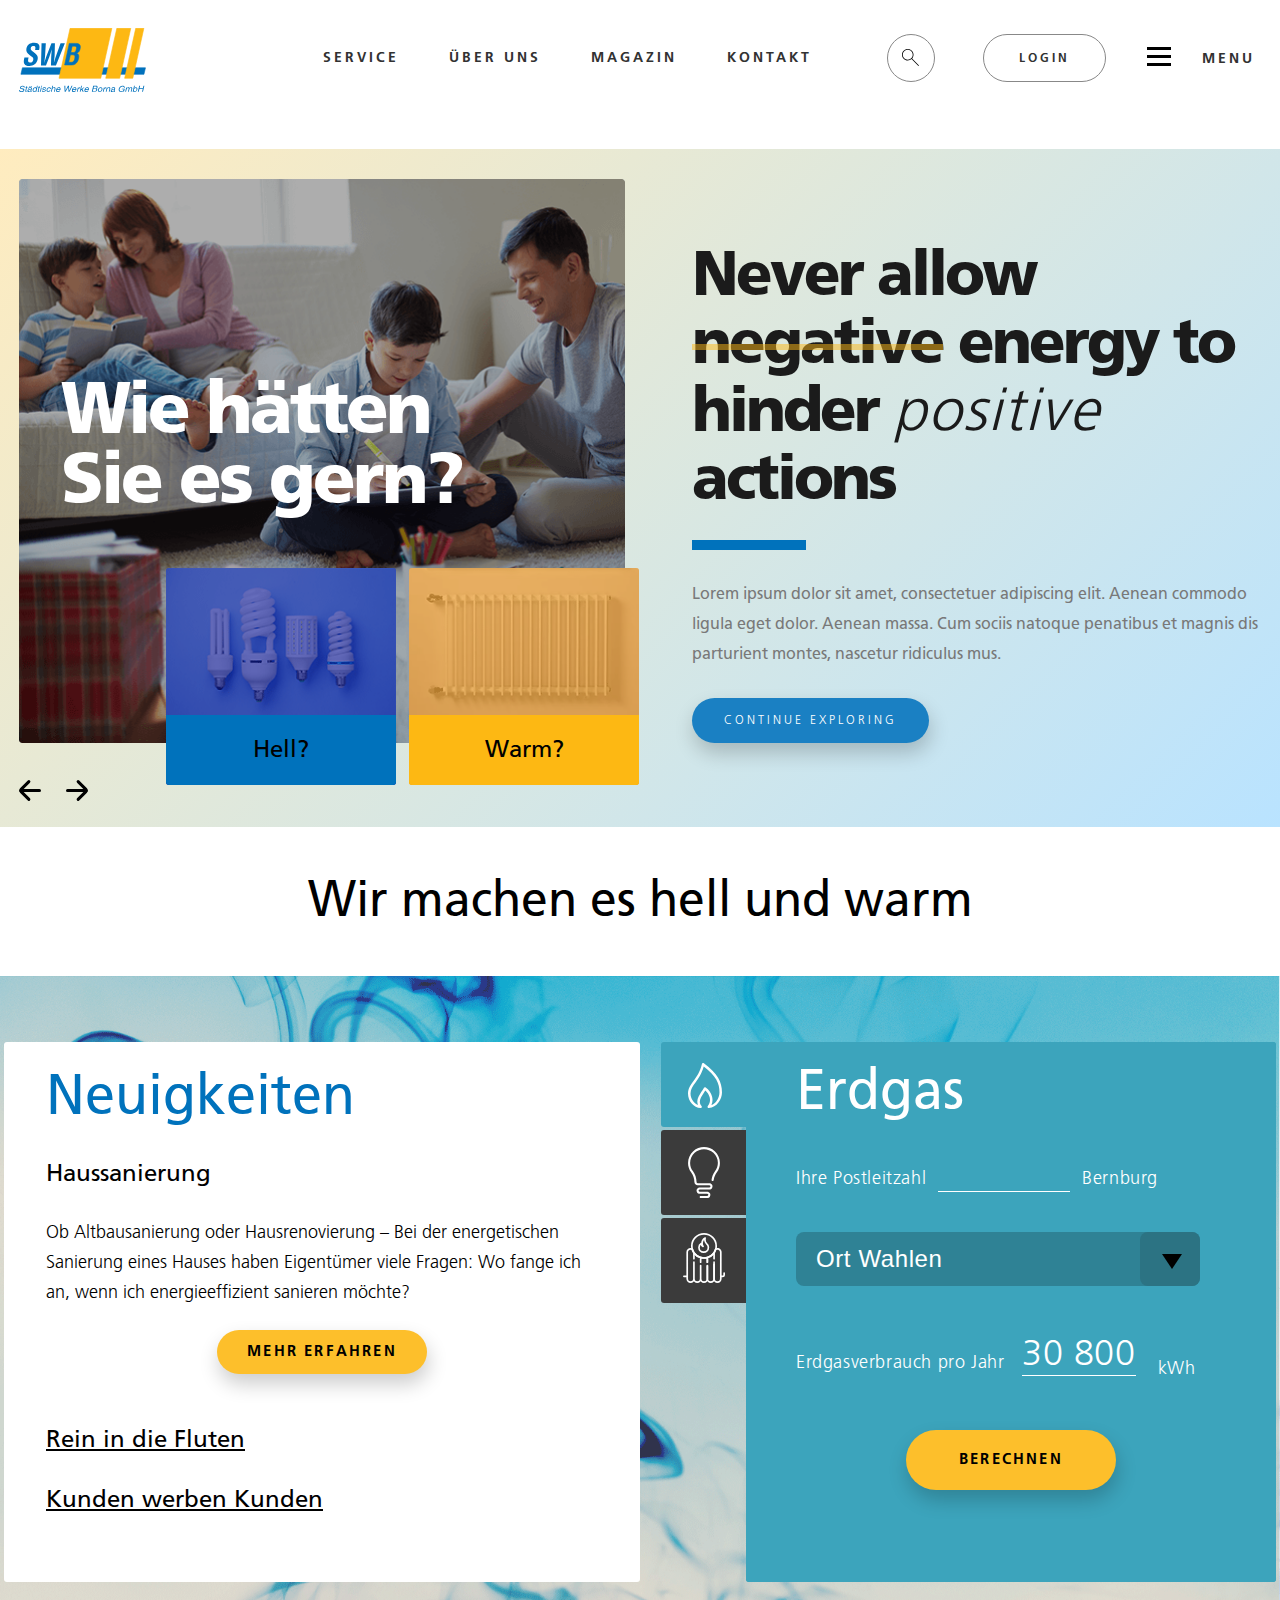
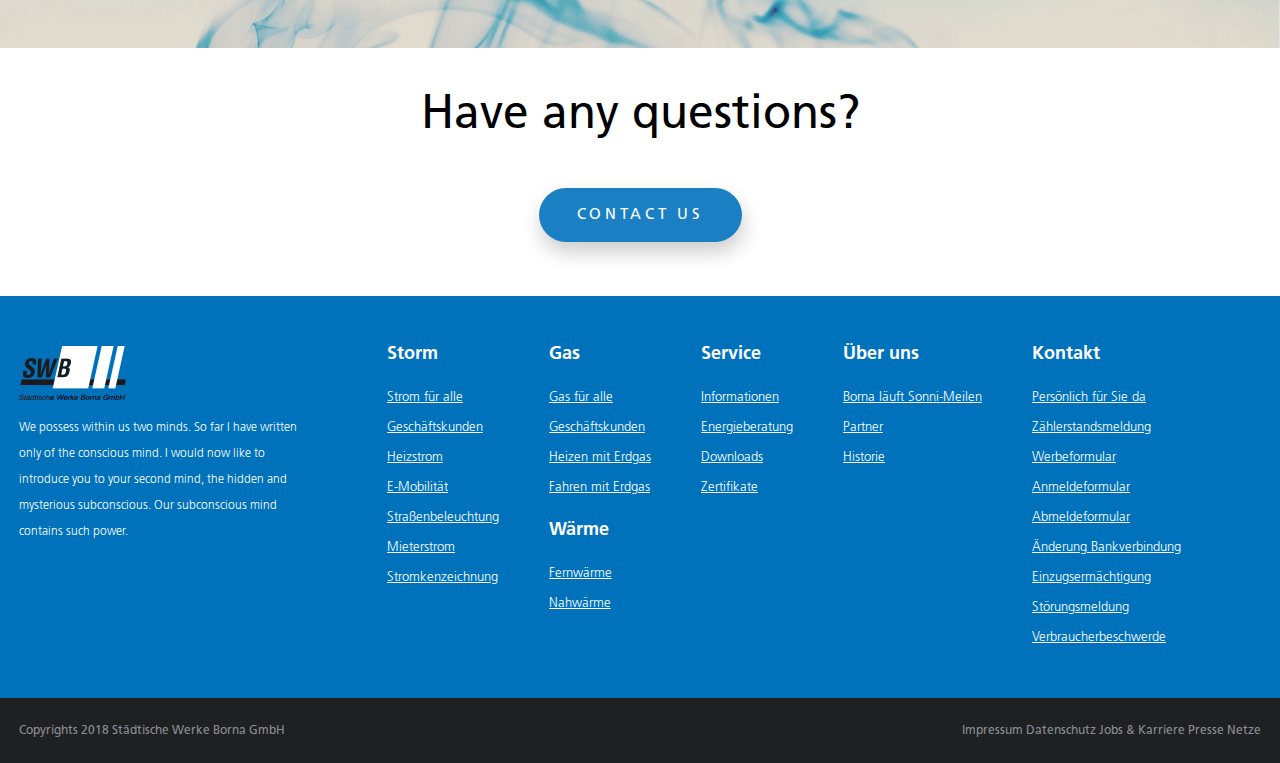
==== commit 3a32e28e: "2.7 - add favicons, fix console errors, add tab in borna" ====
--- a/borna/index.html
+++ b/borna/index.html
@@ -266,13 +266,13 @@
 							<div class="row">
 								<div class="offer__tabs hidden-xs hidden-sm hidden-md col-md-2">
 									<div class="offer__tab offer__tab_erdgas offer__tab_open" data-tab="0">Erdgas</div>
-									<!-- <div class="offer__tab offer__tab_warme" data-tab="1">Wärme</div> -->
-									<div class="offer__tab offer__tab_strom" data-tab="2">Strom</div>
+									<div class="offer__tab offer__tab_strom" data-tab="1">Strom</div>
+									<div class="offer__tab offer__tab_warme" data-tab="2">Wärme</div>
 								</div>
 								<div class="offer__tabs hidden-lg col-xs-12">
 									<div class="offer__tab offer__tab_small offer__tab_erdgas offer__tab_open" data-tab="0"></div>
-									<!-- <div class="offer__tab offer__tab_small offer__tab_warme" data-tab="1"></div> -->
-									<div class="offer__tab offer__tab_small offer__tab_strom" data-tab="2"></div>
+									<div class="offer__tab offer__tab_small offer__tab_strom" data-tab="1"></div>
+									<div class="offer__tab offer__tab_small offer__tab_warme" data-tab="2"></div>
 								</div>
 								<div class="offer__cards-box col-xs-12 col-lg-10">
 									<div class="offer__card offer__card_erdgas">
@@ -299,9 +299,6 @@
 											<span class="offer__spend-per-year-volume">30 800</span>
 										</p>
 										<button class="offer__card-calc">Berechnen</button>
-									</div>
-									<div class="offer__card offer__card_warme offer__card_hidden">
-										<!-- reserve sheet -->
 									</div>
 									<div class="offer__card offer__card_strom offer__card_hidden">
 										<h4 class="offer__card-name">Strom</h4>
@@ -330,6 +327,10 @@
 										</p>
 										<button class="offer__card-calc">Berechnen</button>
 									</div>
+									<div class="offer__card offer__card_warme offer__card_hidden">
+										<h4 class="offer__card-name">Wärme</h4>
+										<p class="offer__card-post-index">At the moment the service is under development</p>
+									</div>
 									<div class="offer__card-base-sheet">
 										<!-- base sheet -->
 									</div>
--- a/borna/css/main.min.css
+++ b/borna/css/main.min.css
@@ -1,2 +1,2 @@
-@font-face{font-family:Frutiger;src:url(../fonts/FrutigerCE-Black.eot.eot);src:url(../fonts/FrutigerCE-Black.eot?#iefix) format("embedded-opentype"),url(../fonts/FrutigerCE-Black.woff) format("woff"),url(../fonts/FrutigerCE-Black.ttf) format("truetype");font-style:normal;font-weight:900}@font-face{font-family:Frutiger;src:url(../fonts/FrutigerCE-Bold.eot);src:url(../fonts/FrutigerCE-Bold.eot?#iefix) format("embedded-opentype"),url(../fonts/FrutigerCE-Bold.woff) format("woff"),url(../fonts/FrutigerCE-Bold.ttf) format("truetype");font-style:normal;font-weight:700}@font-face{font-family:Frutiger;src:url(../fonts/FrutigerCE-Roman.eot);src:url(../fonts/FrutigerCE-Roman.eot?#iefix) format("embedded-opentype"),url(../fonts/FrutigerCE-Roman.woff) format("woff"),url(../fonts/FrutigerCE-Roman.ttf) format("truetype");font-style:normal;font-weight:400}@font-face{font-family:Frutiger;src:url(../fonts/FrutigerCE-Light.eot);src:url(../fonts/FrutigerCE-Light.eot?#iefix) format("embedded-opentype"),url(../fonts/FrutigerCE-Light.woff) format("woff"),url(../fonts/FrutigerCE-Light.ttf) format("truetype");font-style:normal;font-weight:200}a,abbr,acronym,address,applet,article,aside,audio,b,big,blockquote,body,canvas,caption,center,cite,code,dd,del,details,dfn,div,dl,dt,em,embed,fieldset,figcaption,figure,footer,form,h1,h2,h3,h4,h5,h6,header,hgroup,html,i,iframe,img,ins,kbd,label,legend,li,mark,menu,nav,object,ol,output,p,pre,q,ruby,s,samp,section,small,span,strike,strong,sub,summary,sup,table,tbody,td,tfoot,th,thead,time,tr,tt,u,ul,var,video{margin:0;padding:0;border:0;box-sizing:border-box;font-size:100%;vertical-align:baseline}article,aside,details,figcaption,figure,footer,header,hgroup,menu,nav,section{display:block}a{text-decoration:none;color:inherit}button{outline:none;border:none;font-family:inherit}section{overflow:hidden}ol,ul{list-style:none}blockquote,q{quotes:none}blockquote:after,blockquote:before,q:after,q:before{content:"";content:none}table{border-collapse:collapse;border-spacing:0}html{background-color:#ffd;font:400 18px/1.45 Frutiger,sans-serif}button:active{transform:scale(.98)}::-moz-selection{color:#a54;background:#ffd}::selection{color:#a54;background:#ffd}.wrapper{min-height:calc(100vh - 467px)}.clearfix:after{content:"";display:table;clear:both}.compose-wrapper{display:inline-block;font-size:0}.header{background-color:#fff;padding:24px 0}.inner-header{margin:0 auto;font-size:2.3334rem;text-align:center}.header__logo{width:127px;height:64px;display:block;margin:0 auto 20px}.header__pages-list{font-size:0}.header__pages-item{padding:0;color:#323232;font-family:Frutiger;font-size:.7778rem;line-height:30px;font-weight:700;text-transform:uppercase;letter-spacing:3px;cursor:pointer;text-align:center;display:block;border-bottom:1px solid #7c7c7c;position:relative}.header__pages-item_active:before{content:"";display:block;position:absolute;left:0;right:0;top:15px;height:15px;opacity:.5;background-color:#0072bc}.header__pages-link{height:100%;display:block}#contacts-btn{border-bottom:none;line-height:30px}.header__control{font-size:0;line-height:60px;font-family:Frutiger;margin-top:10px}.header__control-login,.header__control-menu,.header__control-search{display:inline-block;line-height:48px;vertical-align:top;cursor:pointer}.header__control-search{float:left;width:48px;height:48px;border:1px solid #888;border-radius:24px;background-color:#fff;background-image:url(../svg/search-ico.svg);background-repeat:no-repeat;background-size:17px;background-position:14px 14px}.header__control-login{padding:0 35px;border:1px solid #888;border-radius:24px;font-size:.6667rem}.header__control-login,.header__control-menu{height:48px;background-color:#fff;color:#323232;font-weight:700;text-transform:uppercase;letter-spacing:3px}.header__control-menu{float:right;font-size:.7778rem;line-height:48px}.header__control-menu-bar{display:inline-block;vertical-align:middle;margin-right:24px}.header__control-menu-dash{width:24px;height:3px;background-color:#000;margin-bottom:5px}.header__control-menu-title{display:none}.hidden-mega-blocks{position:relative}.contacts__block,.mega-menu__block{padding:40px 36px;text-align:left;position:absolute;background-color:#fff;border:1px solid #d9d9d9;box-shadow:1.6px 9.9px 20px rgba(0,0,0,.2);top:200px;z-index:3;opacity:1;transition:all .25s ease-out;max-width:100%}.contacts__block{top:132px}.contacts__block:before,.mega-menu__block:before{content:"";display:block;width:20px;height:20px;position:absolute;background-color:#fff;border:1px solid #d9d9d9;border-bottom:none;border-right:none;transform:rotate(45deg);top:-11px;left:68%;z-index:4}.contacts__block_hidden,.mega-menu__block_hidden{opacity:0;visibility:hidden}.mega-menu__block:before{left:79%}.contacts__title,.mega-menu__title{color:#000;font-size:1.7778rem;line-height:30px;display:inline-block;vertical-align:top;margin-top:4px}.mega-menu__title{margin:4px 0 0 -20px}.contacts__close-btn,.mega-menu__close-btn,.text-block__fold-btn{float:right;margin-right:7px;width:50px;height:50px;cursor:pointer}.contacts__close-line,.mega-menu__close-line,.text-block__fold-btn-line{background-color:#000;height:1px;transform:rotate(45deg);position:relative;top:18px;width:100%;transition:all .2s ease-out}.contacts__close-line_rev,.mega-menu__close-line_rev,.text-block__fold-btn-line_rev{transform:rotate(-45deg)}.text-block__fold-btn{position:absolute;top:16px;right:0;transform:scale(.8)}.text-block__fold-btn_closed>.text-block__fold-btn-line{width:26px}.text-block__fold-btn_closed>.text-block__fold-btn-line_rev{top:17px;left:18px}.mega-menu__sub-block-title{margin-left:-20px;color:#000;font-weight:400;line-height:30px;font-size:1.3334rem;position:relative}.mega-menu__sub-block-title_uber-uns{margin-top:38px}.mega-menu__sub-block-title:after{content:"";display:block;width:18px;height:40px;background-image:url(../img/icons/mega-menu_marker.png);background-repeat:no-repeat;position:absolute;top:35px;left:-5px}.mega-menu__sub-block-title_magazin:after{display:none}.mega-menu__sub-block-list{margin-top:14px}.mega-menu__sub-block-item{color:#0072bc;font-size:.8334rem;font-weight:200;line-height:27px;text-decoration:underline}.mega-menu__article-img{margin:18px 10px 0 -26px;float:left}.mega-menu__article-title{margin:44px 0 0 20px;font-weight:400;line-height:30px;text-decoration:underline;color:#000;font-size:1.1112rem}.mega-menu__article-text{color:#000;font-size:.8889rem;font-weight:400;line-height:22px;margin-top:10px}.contacts__address-title,.contacts__direct-title,.contacts__registration-title,.contacts__service-title,.contacts__work-time-title{color:#000;line-height:30px;font-size:1.3334rem;padding:18px 0 18px 72px;background-position:3px 14px;background-repeat:no-repeat}.contacts__registration-title,.contacts__service-title{margin-top:28px;position:relative}.contacts__registration-title:before,.contacts__service-title:before{content:"";display:block;position:absolute;top:25px;left:-5px;width:65px;height:65px}.contacts__service-title:before{background-image:url(../img/icons/contacts_service.png)}.contacts__registration-title:before{background-image:url(../img/icons/contacts_reg.png)}.contacts__work-time-title{background-image:url(../svg/contacts_work-time.svg);background-size:52px}.contacts__address-title{background-image:url(../svg/contacts_address.svg);background-position:3px 6px;background-size:52px}.contacts__direct-title{background-image:url(../svg/contacts_direct.svg);background-position:3px 8px;background-size:52px}.contacts__address-text,.contacts__direct-email,.contacts__direct-list,.contacts__registration-text,.contacts__service-list,.contacts__service-text,.contacts__work-time-list{color:#7b7b7b;font-size:.7778rem;font-weight:200;line-height:24px;margin-left:74px}.contacts__work-time-list{margin-left:104px;line-height:30px;position:relative}.contacts__bold{font-weight:700;color:#000;font-size:.8889rem;position:absolute;left:-30px}.contacts__address-btn,.contacts__registration-btn{width:128px;height:51px;background-color:#1a80c3;border-radius:26px;box-shadow:1.6px 9.9px 20px rgba(0,0,0,.2);color:#fff;font-size:.6667rem;letter-spacing:3px;text-transform:uppercase;margin:20px auto 0;display:block}.contacts__registration-btn{width:185px;margin:20px 0 0 69px}.contacts__direct-email,.contacts__service-list{margin-top:18px;text-decoration:underline;color:#0072bc}.contacts__registration-text,.contacts__service-text{line-height:18px}.slider-and-about{background:#ffecbf;background:linear-gradient(135deg,#ffecbf,#b9e3ff 100%,#f5ebc8 0,#b9e4ff 0);filter:progid:DXImageTransform.Microsoft.gradient(startColorstr="#ffecbf",endColorstr="#b9e4ff",GradientType=1);padding-top:30px}.slider{position:relative;font-family:Frutiger}.slider__box{border-radius:3px;overflow:hidden;font-size:0}.slider__img{width:100%}.slider__title{position:absolute;top:30.5%;left:9%;color:#fff;font-size:2.3334rem;font-weight:900;letter-spacing:-3px;line-height:42px}.slider__next,.slider__prev{background-color:transparent;font-size:24px;margin:32px 0 20px;padding:0;width:32px;height:32px;cursor:pointer}.slider__prev{text-align:left}.slider__prev:active{transform:scale(.95)}.slider__next-dash,.slider__prev-dash{width:22px;height:3px;background-color:#000;border-radius:4px}.slider__next-dash_up,.slider__prev-dash_up{transform:rotate(-45deg);width:14px;position:relative;top:-2px;left:-1px}.slider__next-dash_down,.slider__prev-dash_down{transform:rotate(45deg);width:14px;position:relative;top:2px;left:-1px}.slider__next{text-align:right;transform:rotateY(180deg)}.slider__next:active{transform:rotateY(180deg) scale(.95)}.slider__bottom-elem{display:none;height:217px;width:230px;border-radius:3px;font-size:0;margin-right:13px;position:absolute;top:60%;left:25.5%;overflow:hidden;cursor:pointer;background-color:#09149a}.slider__bottom-elem_warm{left:63.7%;background-color:#f3980f}.slider__bottom-elem-box{height:147px;overflow:hidden}.slider__bottom-elem-img{display:block;width:100%;opacity:.4;transition:all .4s ease-out}.slider__bottom-elem-img:hover{transform:scale(1.1);opacity:1}.slider__bottom-elem-titlt{color:#000;font-size:1.3334rem;height:70px;line-height:70px;text-align:center}.slider__bottom-elem-titlt_hell{background-color:#0072bc}.slider__bottom-elem-titlt_warm{background-color:#fdb813}.about{font-family:Frutiger}.about__title{color:#1b1b1b;font-size:2rem;line-height:36px;font-weight:900;letter-spacing:-3px}.about__text-through{text-decoration:line-through;-webkit-text-decoration-color:rgba(253,184,19,.5);text-decoration-color:rgba(253,184,19,.5)}.about__text-italic{font-style:italic;font-weight:200;letter-spacing:2px}.about__delimiter{margin-top:25px;width:114px;height:10px;background-color:#0072bc}.about__text{margin-top:30px;line-height:30px;font-size:.8889rem;color:#797979}.about__read-more{display:block;margin:28px auto;padding:17px 32px;font-size:.6667rem;font-weight:200;text-transform:uppercase;letter-spacing:3px;color:#fff;background-color:#1a80c3;border-radius:26px;box-shadow:1.6px 9.9px 20px rgba(0,0,0,.2);cursor:pointer}.slogan{background-color:#fff}.slogan__text{padding:48px 0;font-size:2rem;color:#000;text-align:center;font-weight:400}.news-and-offer{padding:66px 0;background-image:url(../img/bgi_news-and-offer.png);background-repeat:no-repeat;background-size:cover}.news{background-color:#fff;font-family:Frutiger;line-height:30px;height:650px;overflow:auto;color:#000;border-radius:3px;overflow:hidden;text-align:center}.news__block-name{color:#0072bc;font-size:2rem;margin:40px 0 32px}.news__article-preview{overflow:hidden;opacity:0;transition:all .4s ease-out;max-height:0}.news__article-preview_visible{opacity:1;overflow:visible;max-height:100%}.news__title{font-size:1.3334rem;text-decoration:underline;line-height:60px;cursor:pointer}.news__title_open{text-decoration:none}.news__text{font-size:1rem;font-weight:200;margin-top:14px}.news__read-more{padding:15px 30px;background-color:#fdbf2b;border-radius:30px;box-shadow:1.6px 9.9px 20px rgba(0,0,0,.2);font-size:.8334rem;font-weight:700;text-transform:uppercase;letter-spacing:2.2px;margin:22px auto 36px;display:block;cursor:pointer}.offer{font-family:Frutiger}.offer__tabs{margin:0 -5px}.offer__tab{position:relative;left:6px;background-color:#3b3b3b;border-radius:3px;height:85px;width:200px;margin-bottom:3px;line-height:85px;color:#fff;font-weight:200;font-size:1.2223rem;letter-spacing:1.5px;padding-left:92px;background-repeat:no-repeat;background-size:34px;cursor:pointer;transition:all .25s ease-out}.offer__tab:hover{left:-85px}.offer__tab_erdgas{background-image:url(../svg/tab_erdgas-ico.svg);background-position:27px 21px}.offer__tab_warme{background-image:url(../svg/tab_warme-ico.svg);background-position:22px 15px;background-size:42px}.offer__tab_strom{background-image:url(../svg/tab_strom-ico.svg);background-position:27px 17px;background-size:32px}.offer__tab_small{position:relative;display:inline-block;border-radius:3px;height:115px;width:85px;background-color:#3b3b3b;margin-right:3px;color:#fff;padding-left:0;background-repeat:no-repeat;cursor:pointer;transition:all .25s ease-out;top:48px}.offer__tab_small:hover{transform:scale(1.2);left:6px;margin:0 10px}.offer__tab_open{background-color:#3ca4bc}.offer__tab_open.offer__tab_strom{background-color:#0776be}.offer__cards-box{height:590px;border-radius:3px;padding:0;overflow:hidden;position:relative}.offer__card,.offer__card-base-sheet{color:#fff;padding:35px 50px;font-weight:200;letter-spacing:.6px;transition:all .35s ease-out;position:absolute;width:100%;height:100%;background-color:#3ca4bc;opacity:1;z-index:2}.offer__card-base-sheet{z-index:1}.offer__card_strom{background-color:#0776be}.offer__card_hidden{visibility:hidden;opacity:0}.offer__card-name{font-size:3rem;line-height:30px;font-weight:400;letter-spacing:normal}.offer__card-post-index{margin-top:50px;line-height:34px;text-align:center}.offer__card-post-index-volume{outline:none;border:none;background:transparent;box-shadow:none;font-family:Frutiger;font-weight:200;padding:0 6px;color:#fff;font-size:2rem;display:inline-block;width:120px}.offer__card-post-index-tips{position:absolute;background-color:#fff;color:#000;top:242px;left:12%;width:80%;padding:16px 0 6px;border:1px solid #d9d9d9;transition:all .3s ease-out}.offer__card-post-index-tips:before{content:"";display:block;width:20px;height:20px;background-color:#fff;border:1px solid #d9d9d9;border-right:none;border-bottom:none;transform:rotate(45deg);position:absolute;top:-11px;left:50%}.offer__card-post-index-city{color:#7b7b7b;font-weight:200;margin-left:48px}.offer__card-post-index-tip_hidden{visibility:hidden;opacity:0}.offer__card-post-index-tip{height:40px;line-height:40px;padding:0 29px;font-size:16px;font-weight:600;cursor:pointer}.offer__card-post-index-tip:hover{background-color:#f0f0f0}.offer__card-place{margin-top:36px;background-color:#2f8295;border-radius:8px;width:100%}.offer__card-place,.offer__card-place .jq-selectbox__select{height:54px;color:#fff;font-size:1.3334rem;outline:none;border:none}.offer__card-place .jq-selectbox__select{background:transparent;box-shadow:none;padding:0 60px 0 20px;text-shadow:none;line-height:54px}.jq-selectbox.focused .jq-selectbox__select{border:none}.offer__card-place .jq-selectbox__dropdown{top:54px}.offer__card-place .jq-selectbox__select:hover{background:transparent}.jq-selectbox__select:active{box-shadow:none}.offer__card-place .jq-selectbox__trigger{width:60px;height:54px;border-radius:8px;background-color:#2c7383;border:none}.offer__card-place .jq-selectbox__trigger-arrow{border:10px solid transparent;border-top:15px solid #000;top:22px;right:18px}.jq-selectbox li{border-radius:3px;transition:all .15s ease-out;font-size:1rem}.jq-selectbox li.selected,.jq-selectbox li:hover{background-color:#3ca4bc;color:#fff;font-weight:700}.offer__spend-per-year{margin-top:46px;text-align:center}.offer__card-post-index-volume,.offer__spend-per-year-volume{font-size:2rem;padding-bottom:4px;margin:0 12px;border-bottom:1px solid #fff;position:relative;top:-3px;cursor:pointer;white-space:nowrap}.offer__spend-per-year-volume:after{content:"kWh";position:absolute;top:18px;margin-left:22px;font-size:1rem}.offer__card-calc{margin:45px auto;width:210px;height:60px;background-color:#fdbf2b;border-radius:30px;box-shadow:1.6px 9.9px 20px rgba(0,0,0,.2);color:#000;font-size:.8334rem;font-weight:700;letter-spacing:2.2px;text-transform:uppercase;display:block}.offer__card-residents-lot{text-align:center;margin-top:38px}.offer__card-slider-box{margin:26px 0 -18px}.offer__card-slider-graduate{display:-ms-flexbox;display:flex;-ms-flex-pack:justify;justify-content:space-between}.offer__card-slider{margin-top:14px;border-radius:7px;height:16px}.offer__card-slider-box .ui-slider-handle{border-radius:50%;width:28px;height:28px;top:-7px;outline:none;border:6px solid #004980;box-shadow:0 4px 40px rgba(0,0,0,.9);transition:box-shadow .1s ease-out}.offer__card-slider-box .ui-slider-handle:active{background-color:#f6f6f6;box-shadow:0 4px 20px rgba(0,0,0,.9)}.offer__spend-per-year_strom{margin-bottom:-35px}.contact-us{font-family:Frutiger;background-color:#fff}.contact-us__title{font-size:2.5556rem;color:#000;font-weight:400;text-align:center;margin:33px 0 40px}.contact-us__btn{padding:20px 38px;color:#fff;font-size:.8334rem;text-transform:uppercase;letter-spacing:3.7px;margin:0 auto 54px;display:block;background-color:#1a80c3;border-radius:30px;box-shadow:1.6px 9.9px 20px rgba(0,0,0,.2);cursor:pointer}.footer{min-height:402px;background-color:#0072bc;font-family:Frutiger;font-weight:200;color:#fff}.inner-footer{font-size:0;padding-bottom:30px}.footer__logo{margin:50px 0 15px}.footer__afterword{font-size:.6667rem;line-height:26px}.footer__block{font-size:.7223rem;display:inline-block;vertical-align:top;padding-left:50px;margin-top:30px}.footer__block-title{font-size:1rem;line-height:56px}.footer__block-item{text-decoration:underline;line-height:30px}.footer__block-link{transition:all .01s}.footer__block-link:hover{color:#dedede}.footer-copyright{color:#8a8d94;font-family:Frutiger;font-size:.5556rem;background-color:#1f2021;line-height:30px}.footer-copyright__date,.footer-copyright__name{text-align:center}.categories{padding:67px 0 50px;overflow:visible;background-color:#dedede;background-repeat:no-repeat;background-size:cover}.categories__slot-set{display:-ms-flexbox;display:flex;-ms-flex-wrap:wrap;flex-wrap:wrap;-ms-flex-pack:justify;justify-content:space-between}.categories__slot{width:100%}.categories__slot-item{height:118px;width:100%;margin:11px auto;display:block;opacity:.95;background-color:#fff;border-radius:3px;box-shadow:0 21px 38px rgba(0,0,0,.8);cursor:pointer;transition:all .2s ease-out}.categories__slot-item:hover{background-color:#0072bc;color:#fff}.categories__slot-img{height:42px;width:100%;display:block;margin:0 auto;fill:#000;transition:all .2s ease-out}.categories__slot-img_hover{fill:#fff}.categories__slot-img_geschaftskunden{height:50px}.categories__slot-img_strom-kennzeichnung{height:34px}.categories__slot-name{margin-top:14px;font-size:1rem;font-weight:400}.text-block-section{background-color:#dbf0fe;padding:46px 0 76px;overflow:hidden}.text-block-section_okostrom{background:linear-gradient(135deg,#c7e5f5,#b2bce6);filter:progid:DXImageTransform.Microsoft.gradient(startColorstr="#c7e5f5",endColorstr="#b2bce6",GradientType=1);padding-bottom:62px}.text-block-section_okostrom .text-block__text{margin-top:36px}.text-block-section_digitale{background-color:#f2f2f2;padding-bottom:34px}.text-block-section_elektromobilitat{background-color:#feebbd;padding-bottom:62px}.text-block-section_elektromobilitat .text-block__description{margin-top:8px}.text-block-section_elektromobilitat .text-block__text{margin-top:14px}.text-block-section_wissenswertes{background-color:#f2f2f2;padding:50px 0 37px}.text-block-section_wissenswertes .text-block__sub-description{margin:15px 0 24px}.text-block-section_wissenswertes .text-block__description{margin-top:14px}.text-block__title{color:#1b1b1b;font-size:2.2222rem;font-weight:900;line-height:54px;letter-spacing:-2.6px}.text-block__description{color:#1b1b1b;font-weight:400;font-size:1.7778rem;letter-spacing:-2.6px}.text-block__sub-description{color:#1b1b1b;font-size:1.1112rem;font-weight:400;margin:22px 0 12px;letter-spacing:-1.6px}.text-block__text{color:#2e2e2e;font-size:.8889rem;font-weight:200;margin-top:24px;line-height:30px}.text-block__list{margin-bottom:28px}.text-block__list-item{font-size:.8889rem;font-weight:200;line-height:30px;color:#2e2e2e}.text-block__list-item>a,.text-block__text>a{text-decoration:underline}.text-block__list-item:before{content:"";display:inline-block;vertical-align:middle;width:10px;height:5px;margin:0 12px;background-color:#1b1b1b}.text-block__btn{background-color:#1a80c3;box-shadow:0 10px 20px rgba(0,0,0,.2);border-radius:25px;font-weight:400;text-transform:uppercase;letter-spacing:2.6px;color:#fff;font-size:.6667rem;padding:18px 30px;display:block;margin:38px auto 0}.text-block__btn_elektromobilitat{background-color:#fdbf2b;color:#000;margin-top:54px}.text-block__video{margin:40px auto;display:block;max-width:100%}.text-block__aside{margin:50px auto;width:450px;max-width:100%;background-color:#ffcc4f;padding:40px 50px;box-shadow:0 21px 38px rgba(186,88,9,.31)}.text-block__aside .text-block__sub-description{margin-top:30px}.text-block__aside_warmepumpe{margin:90px auto 0;background:#a0d8fd;background:linear-gradient(135deg,#a0d8fd,#feebbd);filter:progid:DXImageTransform.Microsoft.gradient(startColorstr="#a0d8fd",endColorstr="#feebbd",GradientType=1);box-shadow:0 21px 38px rgba(9,80,186,.31)}.text-block__aside_warmepumpe .text-block__sub-description{margin-top:10px}.text-block__aside-ico{height:48px;fill:#000}.text-block__aside-ico_warmepumpe{margin:10px 0}.text-block-table{margin-top:26px;width:100%;text-align:center;font-weight:200;line-height:30px;font-size:.8889rem;color:#000}.text-block-table tbody>tr:nth-child(odd){background-color:#c7e3f6}.text-block-table tbody>tr>th{color:#fff;background-color:#1a80c3;font-weight:200}.text-block-table tbody>tr>td,.text-block-table tbody>tr>th{padding:5px 10px}.text-block-table tbody>tr>td:first-child{text-align:left;padding-left:14px}.text-block__fold-text{position:relative;padding:10px 15% 30px 30px;margin-bottom:32px;background-color:#fff;box-shadow:0 21px 38px hsla(0,0%,71%,.31)}.text-block__fold-text .text-block__sub-description{margin:12px 0 20px}.text-block__fold-text_closed{padding:10px 15% 10px 30px}.text-block__fold-text_closed .text-block__text{display:none}.okostrom__img{display:block;margin:36px auto -228px;max-width:100%;box-shadow:0 59px 109px rgba(77,109,141,.82)}.kunden__img{display:block;margin:50px auto 0;width:100%;box-shadow:0 21px 38px rgba(9,80,186,.31)}@media screen and (min-width:333px){.offer__card-post-index-tips{top:214px}.offer__spend-per-year_strom{margin-bottom:-18px}}@media screen and (min-width:462px){.offer__card-post-index-tips{top:180px}.offer__spend-per-year_strom{margin-bottom:0}.categories__slot{width:48%}.text-block-table tbody>tr>td,.text-block-table tbody>tr>th{padding:5px 30px}}@media screen and (min-width:768px){.slider__title{font-size:2.8889rem}.offer__cards-box{height:540px}.offer__card-post-index-tips{left:40%;top:180px;width:250px}.offer__card-post-index-tips:before{top:-11px;left:56px}.categories{background-image:url(../img/bgi_categories.png)}.categories__slot{width:32%;height:140px}.text-block__title{font-size:3.3334rem;line-height:68px}.text-block__description{font-size:2rem}.text-block__sub-description{font-size:1.3334rem}.text-block__fold-text{padding:10px 12% 30px 30px;margin-left:-30px}.text-block__fold-text_closed{padding:10px 12% 10px 30px}.text-block__fold-btn{top:28px;right:10px;transform:scale(1)}}@media screen and (min-width:992px){.header{padding:28px 0 57px}.header__logo{margin:0}.header__pages-list{text-align:right}.header__pages-item{display:inline-block;border:none;line-height:60px}.header__pages-item_active:before{left:5px;right:5px;top:30px;height:10px}#contacts-btn,.header__pages-link{padding:0 14px}#contacts-btn{line-height:60px}.contacts__block,.mega-menu__block{left:30px;top:75px}.mega-menu__block{left:2px}.mega-menu__title{margin:10px 0 50px 78px}.contacts__title{margin-top:0}.mega-menu__article-img{margin:18px 0 0 -16px}.mega-menu__article-title{display:inline-block}.mega-menu__article-text{margin:0 0 42px 155px}.mega-menu__block:before{left:92.2%}.contacts__block:before{left:53.8%}.contacts__work-time-list{margin:0 -60px 0 104px}.contacts__registration-title,.contacts__service-title{margin-right:-50px}.slider__title{font-size:3.8889rem;line-height:70px}.about{padding-left:52px}.about__title{font-size:3.3334rem;line-height:68px;margin-top:64px;letter-spacing:-3px}.about__read-more{margin:28px 0}.slogan__text{padding:40px 0;font-size:2.6667rem;color:#000;text-align:center;font-weight:400}.news{padding:0 42px 20px;text-align:left;height:540px}.news__block-name{font-size:3rem}.offer__card-post-index{text-align:left}.offer__card-post-index-tips{left:20%;width:300px}.offer__card-place{width:94%}.offer__card-residents-lot,.offer__spend-per-year{text-align:left}.inner-footer{padding-bottom:0}.footer-aftrword{padding-right:72px}.footer-copyright{color:#8a8d94;font-family:Frutiger;font-size:.6667rem;background-color:#1f2021;line-height:65px}.footer-copyright__date{float:left}.footer-copyright__name{float:right}.text-block__btn{margin:38px 0 0 -7px}.okostrom__img{float:right}.text-block__btn_elektromobilitat{margin-top:60px}.text-block__aside{margin-top:132px;float:right}.text-block__aside_warmepumpe{margin-top:90px}.text-block__video{margin:40px 0}}@media screen and (min-width:1200px){.header__pages-link{padding:0 25px}.header__pages-item_active:before{left:15px;right:15px;top:30px;height:15px}#contacts-btn{padding:0 25px}.header__control{text-align:right;margin-top:0}.header__control-login,.header__control-menu,.header__control-search{vertical-align:middle;float:none}.header__control-search{margin-right:12%}.header__control-login{margin-right:9%}.header__control-menu-title,.slider__bottom-elem{display:inline-block}.offer__tabs{margin:0}.offer__card-post-index-tips{left:36%}.kunden__img{float:right;margin:130px auto 0}}
+@font-face{font-family:Frutiger;src:url(../fonts/FrutigerCE-Black.eot.eot);src:url(../fonts/FrutigerCE-Black.eot?#iefix) format("embedded-opentype"),url(../fonts/FrutigerCE-Black.woff) format("woff"),url(../fonts/FrutigerCE-Black.ttf) format("truetype");font-style:normal;font-weight:900}@font-face{font-family:Frutiger;src:url(../fonts/FrutigerCE-Bold.eot);src:url(../fonts/FrutigerCE-Bold.eot?#iefix) format("embedded-opentype"),url(../fonts/FrutigerCE-Bold.woff) format("woff"),url(../fonts/FrutigerCE-Bold.ttf) format("truetype");font-style:normal;font-weight:700}@font-face{font-family:Frutiger;src:url(../fonts/FrutigerCE-Roman.eot);src:url(../fonts/FrutigerCE-Roman.eot?#iefix) format("embedded-opentype"),url(../fonts/FrutigerCE-Roman.woff) format("woff"),url(../fonts/FrutigerCE-Roman.ttf) format("truetype");font-style:normal;font-weight:400}@font-face{font-family:Frutiger;src:url(../fonts/FrutigerCE-Light.eot);src:url(../fonts/FrutigerCE-Light.eot?#iefix) format("embedded-opentype"),url(../fonts/FrutigerCE-Light.woff) format("woff"),url(../fonts/FrutigerCE-Light.ttf) format("truetype");font-style:normal;font-weight:200}a,abbr,acronym,address,applet,article,aside,audio,b,big,blockquote,body,canvas,caption,center,cite,code,dd,del,details,dfn,div,dl,dt,em,embed,fieldset,figcaption,figure,footer,form,h1,h2,h3,h4,h5,h6,header,hgroup,html,i,iframe,img,ins,kbd,label,legend,li,mark,menu,nav,object,ol,output,p,pre,q,ruby,s,samp,section,small,span,strike,strong,sub,summary,sup,table,tbody,td,tfoot,th,thead,time,tr,tt,u,ul,var,video{margin:0;padding:0;border:0;box-sizing:border-box;font-size:100%;vertical-align:baseline}article,aside,details,figcaption,figure,footer,header,hgroup,menu,nav,section{display:block}a{text-decoration:none;color:inherit}button{outline:none;border:none;font-family:inherit}section{overflow:hidden}ol,ul{list-style:none}blockquote,q{quotes:none}blockquote:after,blockquote:before,q:after,q:before{content:"";content:none}table{border-collapse:collapse;border-spacing:0}html{background-color:#ffd;font:400 18px/1.45 Frutiger,sans-serif}button:active{transform:scale(.98)}::-moz-selection{color:#a54;background:#ffd}::selection{color:#a54;background:#ffd}.wrapper{min-height:calc(100vh - 467px)}.clearfix:after{content:"";display:table;clear:both}.compose-wrapper{display:inline-block;font-size:0}.header{background-color:#fff;padding:24px 0}.inner-header{margin:0 auto;font-size:2.3334rem;text-align:center}.header__logo{width:127px;height:64px;display:block;margin:0 auto 20px}.header__pages-list{font-size:0}.header__pages-item{padding:0;color:#323232;font-family:Frutiger;font-size:.7778rem;line-height:30px;font-weight:700;text-transform:uppercase;letter-spacing:3px;cursor:pointer;text-align:center;display:block;border-bottom:1px solid #7c7c7c;position:relative}.header__pages-item_active:before{content:"";display:block;position:absolute;left:0;right:0;top:15px;height:15px;opacity:.5;background-color:#0072bc}.header__pages-link{height:100%;display:block}#contacts-btn{border-bottom:none;line-height:30px}.header__control{font-size:0;line-height:60px;font-family:Frutiger;margin-top:10px}.header__control-login,.header__control-menu,.header__control-search{display:inline-block;line-height:48px;vertical-align:top;cursor:pointer}.header__control-search{float:left;width:48px;height:48px;border:1px solid #888;border-radius:24px;background-color:#fff;background-image:url(../svg/search-ico.svg);background-repeat:no-repeat;background-size:17px;background-position:14px 14px}.header__control-login{padding:0 35px;border:1px solid #888;border-radius:24px;font-size:.6667rem}.header__control-login,.header__control-menu{height:48px;background-color:#fff;color:#323232;font-weight:700;text-transform:uppercase;letter-spacing:3px}.header__control-menu{float:right;font-size:.7778rem;line-height:48px}.header__control-menu-bar{display:inline-block;vertical-align:middle;margin-right:24px}.header__control-menu-dash{width:24px;height:3px;background-color:#000;margin-bottom:5px}.header__control-menu-title{display:none}.hidden-mega-blocks{position:relative}.contacts__block,.mega-menu__block{padding:40px 36px;text-align:left;position:absolute;background-color:#fff;border:1px solid #d9d9d9;box-shadow:1.6px 9.9px 20px rgba(0,0,0,.2);top:200px;z-index:3;opacity:1;transition:all .25s ease-out;max-width:100%}.contacts__block{top:132px}.contacts__block:before,.mega-menu__block:before{content:"";display:block;width:20px;height:20px;position:absolute;background-color:#fff;border:1px solid #d9d9d9;border-bottom:none;border-right:none;transform:rotate(45deg);top:-11px;left:68%;z-index:4}.contacts__block_hidden,.mega-menu__block_hidden{opacity:0;visibility:hidden}.mega-menu__block:before{left:79%}.contacts__title,.mega-menu__title{color:#000;font-size:1.7778rem;line-height:30px;display:inline-block;vertical-align:top;margin-top:4px}.mega-menu__title{margin:4px 0 0 -20px}.contacts__close-btn,.mega-menu__close-btn,.text-block__fold-btn{float:right;margin-right:7px;width:50px;height:50px;cursor:pointer}.contacts__close-line,.mega-menu__close-line,.text-block__fold-btn-line{background-color:#000;height:1px;transform:rotate(45deg);position:relative;top:18px;width:100%;transition:all .2s ease-out}.contacts__close-line_rev,.mega-menu__close-line_rev,.text-block__fold-btn-line_rev{transform:rotate(-45deg)}.text-block__fold-btn{position:absolute;top:16px;right:0;transform:scale(.8)}.text-block__fold-btn_closed>.text-block__fold-btn-line{width:26px}.text-block__fold-btn_closed>.text-block__fold-btn-line_rev{top:17px;left:18px}.mega-menu__sub-block-title{margin-left:-20px;color:#000;font-weight:400;line-height:30px;font-size:1.3334rem;position:relative}.mega-menu__sub-block-title_uber-uns{margin-top:38px}.mega-menu__sub-block-title:after{content:"";display:block;width:18px;height:40px;background-image:url(../img/icons/mega-menu_marker.png);background-repeat:no-repeat;position:absolute;top:35px;left:-5px}.mega-menu__sub-block-title_magazin:after{display:none}.mega-menu__sub-block-list{margin-top:14px}.mega-menu__sub-block-item{color:#0072bc;font-size:.8334rem;font-weight:200;line-height:27px;text-decoration:underline}.mega-menu__article-img{margin:18px 10px 0 -26px;float:left}.mega-menu__article-title{margin:44px 0 0 20px;font-weight:400;line-height:30px;text-decoration:underline;color:#000;font-size:1.1112rem}.mega-menu__article-text{color:#000;font-size:.8889rem;font-weight:400;line-height:22px;margin-top:10px}.contacts__address-title,.contacts__direct-title,.contacts__registration-title,.contacts__service-title,.contacts__work-time-title{color:#000;line-height:30px;font-size:1.3334rem;padding:18px 0 18px 72px;background-position:3px 14px;background-repeat:no-repeat}.contacts__registration-title,.contacts__service-title{margin-top:28px;position:relative}.contacts__registration-title:before,.contacts__service-title:before{content:"";display:block;position:absolute;top:25px;left:-5px;width:65px;height:65px}.contacts__service-title:before{background-image:url(../img/icons/contacts_service.png)}.contacts__registration-title:before{background-image:url(../img/icons/contacts_reg.png)}.contacts__work-time-title{background-image:url(../svg/contacts_work-time.svg);background-size:52px}.contacts__address-title{background-image:url(../svg/contacts_address.svg);background-position:3px 6px;background-size:52px}.contacts__direct-title{background-image:url(../svg/contacts_direct.svg);background-position:3px 8px;background-size:52px}.contacts__address-text,.contacts__direct-email,.contacts__direct-list,.contacts__registration-text,.contacts__service-list,.contacts__service-text,.contacts__work-time-list{color:#7b7b7b;font-size:.7778rem;font-weight:200;line-height:24px;margin-left:74px}.contacts__work-time-list{margin-left:104px;line-height:30px;position:relative}.contacts__bold{font-weight:700;color:#000;font-size:.8889rem;position:absolute;left:-30px}.contacts__address-btn,.contacts__registration-btn{width:128px;height:51px;background-color:#1a80c3;border-radius:26px;box-shadow:1.6px 9.9px 20px rgba(0,0,0,.2);color:#fff;font-size:.6667rem;letter-spacing:3px;text-transform:uppercase;margin:20px auto 0;display:block}.contacts__registration-btn{width:185px;margin:20px 0 0 69px}.contacts__direct-email,.contacts__service-list{margin-top:18px;text-decoration:underline;color:#0072bc}.contacts__registration-text,.contacts__service-text{line-height:18px}.slider-and-about{background:#ffecbf;background:linear-gradient(135deg,#ffecbf,#b9e3ff 100%,#f5ebc8 0,#b9e4ff 0);filter:progid:DXImageTransform.Microsoft.gradient(startColorstr="#ffecbf",endColorstr="#b9e4ff",GradientType=1);padding-top:30px}.slider{position:relative;font-family:Frutiger}.slider__box{border-radius:3px;overflow:hidden;font-size:0}.slider__img{width:100%}.slider__title{position:absolute;top:30.5%;left:9%;color:#fff;font-size:2.3334rem;font-weight:900;letter-spacing:-3px;line-height:42px}.slider__next,.slider__prev{background-color:transparent;font-size:24px;margin:32px 0 20px;padding:0;width:32px;height:32px;cursor:pointer}.slider__prev{text-align:left}.slider__prev:active{transform:scale(.95)}.slider__next-dash,.slider__prev-dash{width:22px;height:3px;background-color:#000;border-radius:4px}.slider__next-dash_up,.slider__prev-dash_up{transform:rotate(-45deg);width:14px;position:relative;top:-2px;left:-1px}.slider__next-dash_down,.slider__prev-dash_down{transform:rotate(45deg);width:14px;position:relative;top:2px;left:-1px}.slider__next{text-align:right;transform:rotateY(180deg)}.slider__next:active{transform:rotateY(180deg) scale(.95)}.slider__bottom-elem{display:none;height:217px;width:230px;border-radius:3px;font-size:0;margin-right:13px;position:absolute;top:60%;left:25.5%;overflow:hidden;cursor:pointer;background-color:#09149a}.slider__bottom-elem_warm{left:63.7%;background-color:#f3980f}.slider__bottom-elem-box{height:147px;overflow:hidden}.slider__bottom-elem-img{display:block;width:100%;opacity:.4;transition:all .4s ease-out}.slider__bottom-elem-img:hover{transform:scale(1.1);opacity:1}.slider__bottom-elem-titlt{color:#000;font-size:1.3334rem;height:70px;line-height:70px;text-align:center}.slider__bottom-elem-titlt_hell{background-color:#0072bc}.slider__bottom-elem-titlt_warm{background-color:#fdb813}.about{font-family:Frutiger}.about__title{color:#1b1b1b;font-size:2rem;line-height:36px;font-weight:900;letter-spacing:-3px}.about__text-through{text-decoration:line-through;-webkit-text-decoration-color:rgba(253,184,19,.5);text-decoration-color:rgba(253,184,19,.5)}.about__text-italic{font-style:italic;font-weight:200;letter-spacing:2px}.about__delimiter{margin-top:25px;width:114px;height:10px;background-color:#0072bc}.about__text{margin-top:30px;line-height:30px;font-size:.8889rem;color:#797979}.about__read-more{display:block;margin:28px auto;padding:17px 32px;font-size:.6667rem;font-weight:200;text-transform:uppercase;letter-spacing:3px;color:#fff;background-color:#1a80c3;border-radius:26px;box-shadow:1.6px 9.9px 20px rgba(0,0,0,.2);cursor:pointer}.slogan{background-color:#fff}.slogan__text{padding:48px 0;font-size:2rem;color:#000;text-align:center;font-weight:400}.news-and-offer{padding:66px 0;background-image:url(../img/bgi_news-and-offer.png);background-repeat:no-repeat;background-size:cover}.news{background-color:#fff;font-family:Frutiger;line-height:30px;height:650px;overflow:auto;color:#000;border-radius:3px;overflow:hidden;text-align:center}.news__block-name{color:#0072bc;font-size:2rem;margin:40px 0 32px}.news__article-preview{overflow:hidden;opacity:0;transition:all .4s ease-out;max-height:0}.news__article-preview_visible{opacity:1;overflow:visible;max-height:100%}.news__title{font-size:1.3334rem;text-decoration:underline;line-height:60px;cursor:pointer}.news__title_open{text-decoration:none}.news__text{font-size:1rem;font-weight:200;margin-top:14px}.news__read-more{padding:15px 30px;background-color:#fdbf2b;border-radius:30px;box-shadow:1.6px 9.9px 20px rgba(0,0,0,.2);font-size:.8334rem;font-weight:700;text-transform:uppercase;letter-spacing:2.2px;margin:22px auto 36px;display:block;cursor:pointer}.offer{font-family:Frutiger}.offer__tabs{margin:0 -5px}.offer__tab{position:relative;left:6px;background-color:#3b3b3b;border-radius:3px;height:85px;width:200px;margin-bottom:3px;line-height:85px;color:#fff;font-weight:200;font-size:1.2223rem;letter-spacing:1.5px;padding-left:92px;background-repeat:no-repeat;background-size:34px;cursor:pointer;transition:all .25s ease-out}.offer__tab:hover{left:-85px}.offer__tab_erdgas{background-image:url(../svg/tab_erdgas-ico.svg);background-position:27px 21px}.offer__tab_warme{background-image:url(../svg/tab_warme-ico.svg);background-position:22px 15px;background-size:42px}.offer__tab_strom{background-image:url(../svg/tab_strom-ico.svg);background-position:27px 17px;background-size:32px}.offer__tab_small{position:relative;display:inline-block;border-radius:3px;height:115px;width:85px;background-color:#3b3b3b;margin-right:3px;color:#fff;padding-left:0;background-repeat:no-repeat;cursor:pointer;transition:all .25s ease-out;top:48px}.offer__tab_small:hover{transform:scale(1.2);left:6px;margin:0 10px}.offer__tab_open{background-color:#3ca4bc}.offer__tab_open.offer__tab_strom{background-color:#0776be}.offer__tab_open.offer__tab_warme{background-color:#07be8a}.offer__cards-box{height:590px;border-radius:3px;padding:0;overflow:hidden;position:relative}.offer__card,.offer__card-base-sheet{color:#fff;padding:35px 50px;font-weight:200;letter-spacing:.6px;transition:all .35s ease-out;position:absolute;width:100%;height:100%;background-color:#3ca4bc;opacity:1;z-index:2}.offer__card-base-sheet{z-index:1}.offer__card_strom{background-color:#0776be}.offer__card_warme{background-color:#07be8a}.offer__card_hidden{visibility:hidden;opacity:0}.offer__card-name{font-size:3rem;line-height:30px;font-weight:400;letter-spacing:normal}.offer__card-post-index{margin-top:50px;line-height:34px;text-align:center}.offer__card-post-index-volume{outline:none;border:none;background:transparent;box-shadow:none;font-family:Frutiger;font-weight:200;padding:0 6px;color:#fff;font-size:2rem;display:inline-block;width:120px}.offer__card-post-index-tips{position:absolute;background-color:#fff;color:#000;top:242px;left:12%;width:80%;padding:16px 0 6px;border:1px solid #d9d9d9;transition:all .3s ease-out}.offer__card-post-index-tips:before{content:"";display:block;width:20px;height:20px;background-color:#fff;border:1px solid #d9d9d9;border-right:none;border-bottom:none;transform:rotate(45deg);position:absolute;top:-11px;left:50%}.offer__card-post-index-city{color:#7b7b7b;font-weight:200;margin-left:48px}.offer__card-post-index-tip_hidden{visibility:hidden;opacity:0}.offer__card-post-index-tip{height:40px;line-height:40px;padding:0 29px;font-size:16px;font-weight:600;cursor:pointer}.offer__card-post-index-tip:hover{background-color:#f0f0f0}.offer__card-place{margin-top:36px;background-color:#2f8295;border-radius:8px;width:100%}.offer__card-place,.offer__card-place .jq-selectbox__select{height:54px;color:#fff;font-size:1.3334rem;outline:none;border:none}.offer__card-place .jq-selectbox__select{background:transparent;box-shadow:none;padding:0 60px 0 20px;text-shadow:none;line-height:54px}.jq-selectbox.focused .jq-selectbox__select{border:none}.offer__card-place .jq-selectbox__dropdown{top:54px}.offer__card-place .jq-selectbox__select:hover{background:transparent}.jq-selectbox__select:active{box-shadow:none}.offer__card-place .jq-selectbox__trigger{width:60px;height:54px;border-radius:8px;background-color:#2c7383;border:none}.offer__card-place .jq-selectbox__trigger-arrow{border:10px solid transparent;border-top:15px solid #000;top:22px;right:18px}.jq-selectbox li{border-radius:3px;transition:all .15s ease-out;font-size:1rem}.jq-selectbox li.selected,.jq-selectbox li:hover{background-color:#3ca4bc;color:#fff;font-weight:700}.offer__spend-per-year{margin-top:46px;text-align:center}.offer__card-post-index-volume,.offer__spend-per-year-volume{font-size:2rem;padding-bottom:4px;margin:0 12px;border-bottom:1px solid #fff;position:relative;top:-3px;cursor:pointer;white-space:nowrap}.offer__spend-per-year-volume:after{content:"kWh";position:absolute;top:18px;margin-left:22px;font-size:1rem}.offer__card-calc{margin:45px auto;width:210px;height:60px;background-color:#fdbf2b;border-radius:30px;box-shadow:1.6px 9.9px 20px rgba(0,0,0,.2);color:#000;font-size:.8334rem;font-weight:700;letter-spacing:2.2px;text-transform:uppercase;display:block}.offer__card-residents-lot{text-align:center;margin-top:38px}.offer__card-slider-box{margin:26px 0 -18px}.offer__card-slider-graduate{display:-ms-flexbox;display:flex;-ms-flex-pack:justify;justify-content:space-between}.offer__card-slider{margin-top:14px;border-radius:7px;height:16px}.offer__card-slider-box .ui-slider-handle{border-radius:50%;width:28px;height:28px;top:-7px;outline:none;border:6px solid #004980;box-shadow:0 4px 40px rgba(0,0,0,.9);transition:box-shadow .1s ease-out}.offer__card-slider-box .ui-slider-handle:active{background-color:#f6f6f6;box-shadow:0 4px 20px rgba(0,0,0,.9)}.offer__spend-per-year_strom{margin-bottom:-35px}.contact-us{font-family:Frutiger;background-color:#fff}.contact-us__title{font-size:2.5556rem;color:#000;font-weight:400;text-align:center;margin:33px 0 40px}.contact-us__btn{padding:20px 38px;color:#fff;font-size:.8334rem;text-transform:uppercase;letter-spacing:3.7px;margin:0 auto 54px;display:block;background-color:#1a80c3;border-radius:30px;box-shadow:1.6px 9.9px 20px rgba(0,0,0,.2);cursor:pointer}.footer{min-height:402px;background-color:#0072bc;font-family:Frutiger;font-weight:200;color:#fff}.inner-footer{font-size:0;padding-bottom:30px}.footer__logo{margin:50px 0 15px}.footer__afterword{font-size:.6667rem;line-height:26px}.footer__block{font-size:.7223rem;display:inline-block;vertical-align:top;padding-left:50px;margin-top:30px}.footer__block-title{font-size:1rem;line-height:56px}.footer__block-item{text-decoration:underline;line-height:30px}.footer__block-link{transition:all .01s}.footer__block-link:hover{color:#dedede}.footer-copyright{color:#8a8d94;font-family:Frutiger;font-size:.5556rem;background-color:#1f2021;line-height:30px}.footer-copyright__date,.footer-copyright__name{text-align:center}.categories{padding:67px 0 50px;overflow:visible;background-color:#dedede;background-repeat:no-repeat;background-size:cover}.categories__slot-set{display:-ms-flexbox;display:flex;-ms-flex-wrap:wrap;flex-wrap:wrap;-ms-flex-pack:justify;justify-content:space-between}.categories__slot{width:100%}.categories__slot-item{height:118px;width:100%;margin:11px auto;display:block;opacity:.95;background-color:#fff;border-radius:3px;box-shadow:0 21px 38px rgba(0,0,0,.8);cursor:pointer;transition:all .2s ease-out}.categories__slot-item:hover{background-color:#0072bc;color:#fff}.categories__slot-img{height:42px;width:100%;display:block;margin:0 auto;fill:#000;transition:all .2s ease-out}.categories__slot-item:hover .categories__slot-img{fill:#fff}.categories__slot-img_geschaftskunden{height:50px}.categories__slot-img_strom-kennzeichnung{height:34px}.categories__slot-name{margin-top:14px;font-size:1rem;font-weight:400}.text-block-section{background-color:#dbf0fe;padding:46px 0 76px;overflow:hidden}.text-block-section_okostrom{background:linear-gradient(135deg,#c7e5f5,#b2bce6);filter:progid:DXImageTransform.Microsoft.gradient(startColorstr="#c7e5f5",endColorstr="#b2bce6",GradientType=1);padding-bottom:62px}.text-block-section_okostrom .text-block__text{margin-top:36px}.text-block-section_digitale{background-color:#f2f2f2;padding-bottom:34px}.text-block-section_elektromobilitat{background-color:#feebbd;padding-bottom:62px}.text-block-section_elektromobilitat .text-block__description{margin-top:8px}.text-block-section_elektromobilitat .text-block__text{margin-top:14px}.text-block-section_wissenswertes{background-color:#f2f2f2;padding:50px 0 37px}.text-block-section_wissenswertes .text-block__sub-description{margin:15px 0 24px}.text-block-section_wissenswertes .text-block__description{margin-top:14px}.text-block__title{color:#1b1b1b;font-size:2.2222rem;font-weight:900;line-height:54px;letter-spacing:-2.6px}.text-block__description{color:#1b1b1b;font-weight:400;font-size:1.7778rem;letter-spacing:-2.6px}.text-block__sub-description{color:#1b1b1b;font-size:1.1112rem;font-weight:400;margin:22px 0 12px;letter-spacing:-1.6px}.text-block__text{color:#2e2e2e;font-size:.8889rem;font-weight:200;margin-top:24px;line-height:30px}.text-block__list{margin-bottom:28px}.text-block__list-item{font-size:.8889rem;font-weight:200;line-height:30px;color:#2e2e2e}.text-block__list-item>a,.text-block__text>a{text-decoration:underline}.text-block__list-item:before{content:"";display:inline-block;vertical-align:middle;width:10px;height:5px;margin:0 12px;background-color:#1b1b1b}.text-block__btn{background-color:#1a80c3;box-shadow:0 10px 20px rgba(0,0,0,.2);border-radius:25px;font-weight:400;text-transform:uppercase;letter-spacing:2.6px;color:#fff;font-size:.6667rem;padding:18px 30px;display:block;margin:38px auto 0}.text-block__btn_elektromobilitat{background-color:#fdbf2b;color:#000;margin-top:54px}.text-block__video{margin:40px auto;display:block;max-width:100%}.text-block__aside{margin:50px auto;width:450px;max-width:100%;background-color:#ffcc4f;padding:40px 50px;box-shadow:0 21px 38px rgba(186,88,9,.31)}.text-block__aside .text-block__sub-description{margin-top:30px}.text-block__aside_warmepumpe{margin:90px auto 0;background:#a0d8fd;background:linear-gradient(135deg,#a0d8fd,#feebbd);filter:progid:DXImageTransform.Microsoft.gradient(startColorstr="#a0d8fd",endColorstr="#feebbd",GradientType=1);box-shadow:0 21px 38px rgba(9,80,186,.31)}.text-block__aside_warmepumpe .text-block__sub-description{margin-top:10px}.text-block__aside-ico{height:48px;fill:#000}.text-block__aside-ico_warmepumpe{margin:10px 0}.text-block-table{margin-top:26px;width:100%;text-align:center;font-weight:200;line-height:30px;font-size:.8889rem;color:#000}.text-block-table tbody>tr:nth-child(odd){background-color:#c7e3f6}.text-block-table tbody>tr>th{color:#fff;background-color:#1a80c3;font-weight:200}.text-block-table tbody>tr>td,.text-block-table tbody>tr>th{padding:5px 10px}.text-block-table tbody>tr>td:first-child{text-align:left;padding-left:14px}.text-block__fold-text{position:relative;padding:10px 15% 30px 30px;margin-bottom:32px;background-color:#fff;box-shadow:0 21px 38px hsla(0,0%,71%,.31)}.text-block__fold-text .text-block__sub-description{margin:12px 0 20px}.text-block__fold-text_closed{padding:10px 15% 10px 30px}.text-block__fold-text_closed .text-block__text{display:none}.okostrom__img{display:block;margin:36px auto -228px;max-width:100%;box-shadow:0 59px 109px rgba(77,109,141,.82)}.kunden__img{display:block;margin:50px auto 0;width:100%;box-shadow:0 21px 38px rgba(9,80,186,.31)}@media screen and (min-width:333px){.offer__card-post-index-tips{top:214px}.offer__spend-per-year_strom{margin-bottom:-18px}}@media screen and (min-width:462px){.offer__card-post-index-tips{top:180px}.offer__spend-per-year_strom{margin-bottom:0}.categories__slot{width:48%}.text-block-table tbody>tr>td,.text-block-table tbody>tr>th{padding:5px 30px}}@media screen and (min-width:768px){.slider__title{font-size:2.8889rem}.offer__cards-box{height:540px}.offer__card-post-index-tips{left:40%;top:180px;width:250px}.offer__card-post-index-tips:before{top:-11px;left:56px}.categories{background-image:url(../img/bgi_categories.png)}.categories__slot{width:32%;height:140px}.text-block__title{font-size:3.3334rem;line-height:68px}.text-block__description{font-size:2rem}.text-block__sub-description{font-size:1.3334rem}.text-block__fold-text{padding:10px 12% 30px 30px;margin-left:-30px}.text-block__fold-text_closed{padding:10px 12% 10px 30px}.text-block__fold-btn{top:28px;right:10px;transform:scale(1)}}@media screen and (min-width:992px){.header{padding:28px 0 57px}.header__logo{margin:0}.header__pages-list{text-align:right}.header__pages-item{display:inline-block;border:none;line-height:60px}.header__pages-item_active:before{left:5px;right:5px;top:30px;height:10px}#contacts-btn,.header__pages-link{padding:0 14px}#contacts-btn{line-height:60px}.contacts__block,.mega-menu__block{left:30px;top:75px}.mega-menu__block{left:2px}.mega-menu__title{margin:10px 0 50px 78px}.contacts__title{margin-top:0}.mega-menu__article-img{margin:18px 0 0 -16px}.mega-menu__article-title{display:inline-block}.mega-menu__article-text{margin:0 0 42px 155px}.mega-menu__block:before{left:92.2%}.contacts__block:before{left:53.8%}.contacts__work-time-list{margin:0 -60px 0 104px}.contacts__registration-title,.contacts__service-title{margin-right:-50px}.slider__title{font-size:3.8889rem;line-height:70px}.about{padding-left:52px}.about__title{font-size:3.3334rem;line-height:68px;margin-top:64px;letter-spacing:-3px}.about__read-more{margin:28px 0}.slogan__text{padding:40px 0;font-size:2.6667rem;color:#000;text-align:center;font-weight:400}.news{padding:0 42px 20px;text-align:left;height:540px}.news__block-name{font-size:3rem}.offer__card-post-index{text-align:left}.offer__card-post-index-tips{left:20%;width:300px}.offer__card-place{width:94%}.offer__card-residents-lot,.offer__spend-per-year{text-align:left}.inner-footer{padding-bottom:0}.footer-aftrword{padding-right:72px}.footer-copyright{color:#8a8d94;font-family:Frutiger;font-size:.6667rem;background-color:#1f2021;line-height:65px}.footer-copyright__date{float:left}.footer-copyright__name{float:right}.text-block__btn{margin:38px 0 0 -7px}.okostrom__img{float:right}.text-block__btn_elektromobilitat{margin-top:60px}.text-block__aside{margin-top:132px;float:right}.text-block__aside_warmepumpe{margin-top:90px}.text-block__video{margin:40px 0}}@media screen and (min-width:1200px){.header__pages-link{padding:0 25px}.header__pages-item_active:before{left:15px;right:15px;top:30px;height:15px}#contacts-btn{padding:0 25px}.header__control{text-align:right;margin-top:0}.header__control-login,.header__control-menu,.header__control-search{vertical-align:middle;float:none}.header__control-search{margin-right:12%}.header__control-login{margin-right:9%}.header__control-menu-title,.slider__bottom-elem{display:inline-block}.offer__tabs{margin:0}.offer__card-post-index-tips{left:36%}.kunden__img{float:right;margin:130px auto 0}}
 /*# sourceMappingURL=maps/main.min.css.map */
